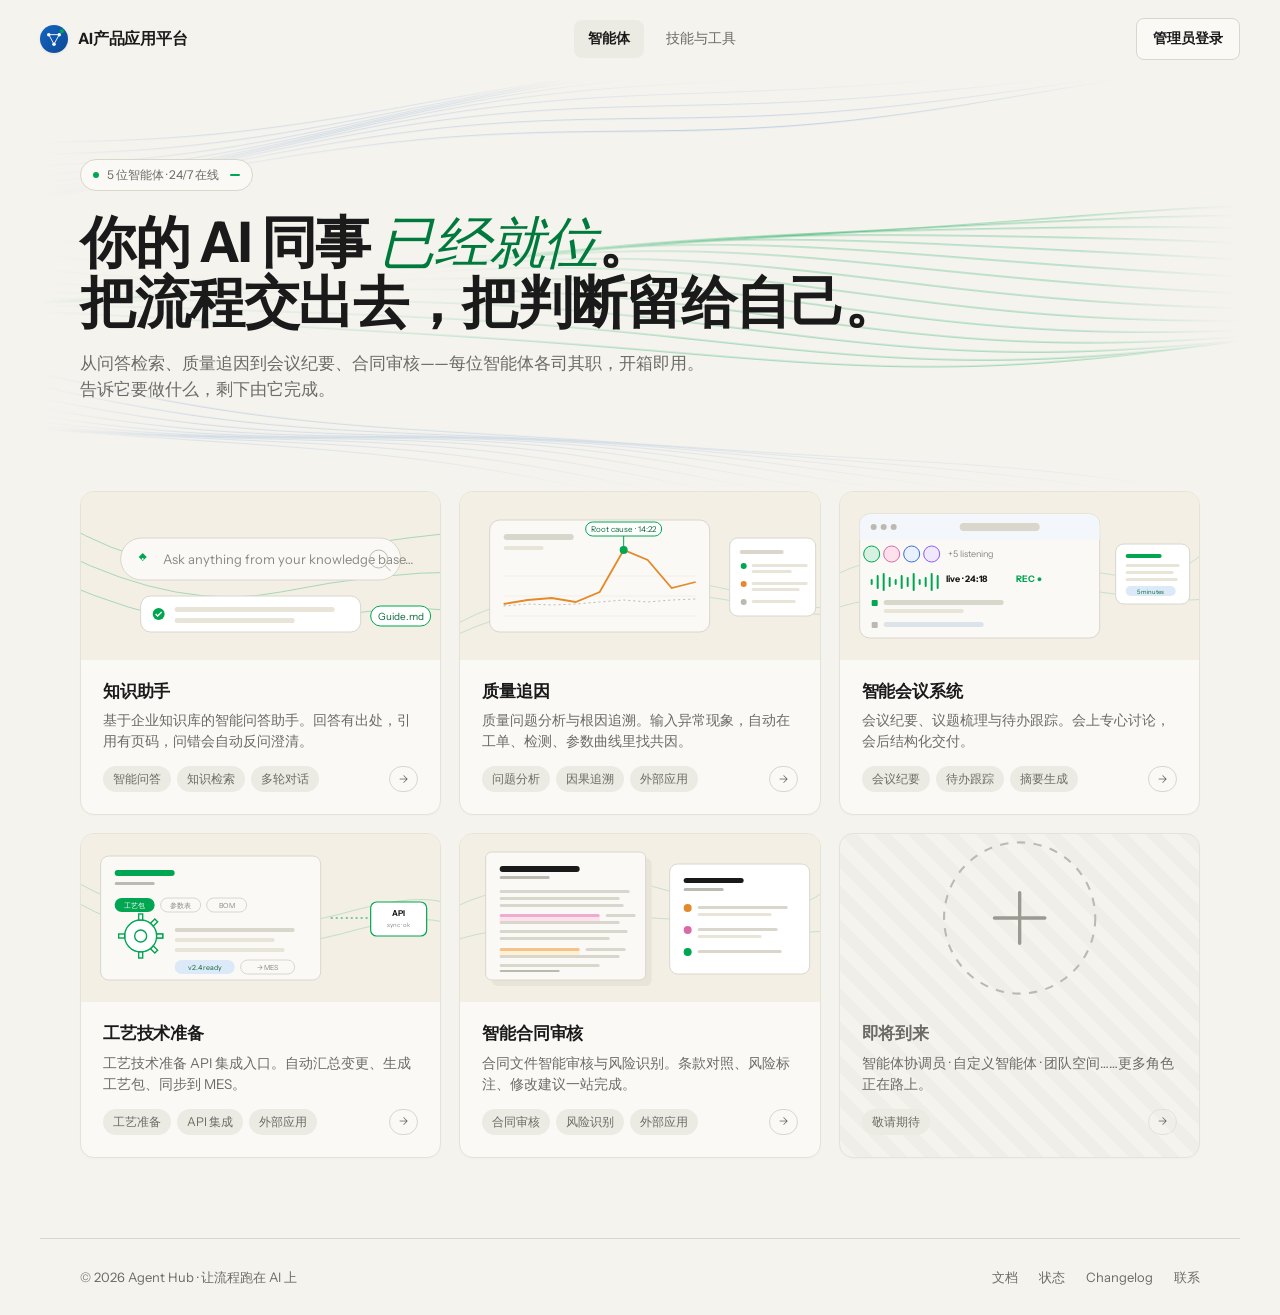
==== agent-portal.html @ a96d633d "fix: sort menu stays hidden by default — .ctrl-menu[hidden] overrides display:flex" ====
<!-- Generated by Trae Work -->
<!DOCTYPE html>
<html lang="zh-CN">
<head>
<meta charset="UTF-8">
<meta name="viewport" content="width=device-width, initial-scale=1.0">
<title>AI产品应用平台 · 你的 AI 同事已就位</title>
<link rel="icon" type="image/svg+xml" href="data:image/svg+xml,%3Csvg xmlns='http://www.w3.org/2000/svg' viewBox='0 0 32 32'%3E%3Cdefs%3E%3ClinearGradient id='b' x1='0' y1='0' x2='32' y2='32' gradientUnits='userSpaceOnUse'%3E%3Cstop offset='0%25' stop-color='%231565c0'/%3E%3Cstop offset='100%25' stop-color='%230d4a96'/%3E%3C/linearGradient%3E%3C/defs%3E%3Crect width='32' height='32' rx='7' fill='url(%23b)'/%3E%3Cg stroke='%23fff' stroke-width='1.1' stroke-linecap='round'%3E%3Cline x1='10' y1='11' x2='22' y2='11'/%3E%3Cline x1='10' y1='11' x2='16' y2='22'/%3E%3Cline x1='22' y1='11' x2='16' y2='22'/%3E%3C/g%3E%3Cg fill='%23fff'%3E%3Ccircle cx='10' cy='11' r='2'/%3E%3Ccircle cx='22' cy='11' r='2'/%3E%3Ccircle cx='16' cy='22' r='2'/%3E%3C/g%3E%3Ccircle cx='25' cy='7' r='2.4' fill='%2300a651'/%3E%3C/svg%3E">
<style>
@font-face {
  font-family: 'InstrumentSans';
  src: url('./_shared/fonts/InstrumentSans-Regular.ttf') format('truetype');
  font-weight: 400;
  font-display: swap;
}
@font-face {
  font-family: 'InstrumentSans';
  src: url('./_shared/fonts/InstrumentSans-Bold.ttf') format('truetype');
  font-weight: 700;
  font-display: swap;
}
@font-face {
  font-family: 'InstrumentSerif';
  src: url('./_shared/fonts/InstrumentSerif-Regular.ttf') format('truetype');
  font-weight: 400;
  font-display: swap;
}
@font-face {
  font-family: 'InstrumentSerif';
  src: url('./_shared/fonts/InstrumentSerif-Italic.ttf') format('truetype');
  font-style: italic;
  font-display: swap;
}

:root {
  /* Warm cream background (restored from previous version) */
  --bg: #f5f3ee;
  --bg2: #ecebe3;
  --surface: #faf9f5;
  --ink: #1a1a1a;
  --ink2: #2a2a2a;
  --muted: #6b6b66;
  --muted2: #9a9a93;
  --rule: #d9d6cc;
  --rule-soft: #e4e1d8;
  /* Brand: blue is primary, green is interactive/accent (mirrors logo halves) */
  --brand: #1565c0;                    /* 上海电气 blue */
  --brand-ink: #0d4a96;
  --brand-soft: #dbe9f8;
  --accent: #00a651;                   /* 上海电气 green */
  --accent-soft: #d6f1e2;
  --accent-ink: #007a3c;
  --warn: #e58a2a;
  --blue: #3a6ed8;
  --purple: #8b5cf6;
  --pink: #d96aa6;
}

* { box-sizing: border-box; margin: 0; padding: 0; }

html, body {
  background: var(--bg);
  color: var(--ink);
  font-family: 'InstrumentSans', -apple-system, BlinkMacSystemFont, 'Segoe UI', 'PingFang SC', 'Microsoft YaHei', sans-serif;
  font-size: 16px;
  line-height: 1.55;
  -webkit-font-smoothing: antialiased;
  text-rendering: optimizeLegibility;
}

/* ---------- Top marquee ---------- */
.ticker {
  border-bottom: 1px solid var(--rule);
  background: var(--bg);
  overflow: hidden;
  font-size: 13px;
  color: var(--muted);
}
.ticker-track {
  display: inline-flex;
  white-space: nowrap;
  padding: 9px 0;
  animation: ticker 45s linear infinite;
  will-change: transform;
}
.ticker-track span { padding: 0 22px; }
.ticker-track b { color: var(--ink); font-weight: 700; }
.ticker-track .dot { color: var(--muted2); margin: 0 4px; }
.ticker-track .ok { color: var(--accent-ink); }
@keyframes ticker {
  from { transform: translateX(0); }
  to   { transform: translateX(-50%); }
}

/* ---------- Top bar ---------- */
.topbar {
  display: flex;
  align-items: center;
  justify-content: space-between;
  padding: 18px 40px;
  border-bottom: 1px solid transparent;
}
.brand {
  display: flex;
  align-items: center;
  gap: 10px;
  font-weight: 700;
  font-size: 15.5px;
  letter-spacing: -0.01em;
}
.brand-mark {
  width: 28px; height: 28px;
  border-radius: 50%;
  overflow: hidden;
  position: relative;
  display: inline-block;
  flex: 0 0 28px;
  box-shadow: 0 1px 3px rgba(0,0,0,.06);
}
.brand-mark svg { display: block; width: 100%; height: 100%; }
.nav { display: flex; gap: 8px; font-size: 14px; color: var(--muted); }
.nav-tab {
  position: relative;
  padding: 8px 14px;
  border-radius: 8px;
  color: var(--muted);
  text-decoration: none;
  transition: color .15s ease, background .15s ease;
}
.nav-tab:hover { color: var(--ink); background: var(--bg2); }
.nav-tab.active { color: var(--ink); font-weight: 700; background: var(--bg2); }
/* No underline — the active tab is identified by bg + bold text only. */
.top-actions { display: flex; gap: 10px; align-items: center; }
.btn {
  font-family: inherit;
  font-size: 14px;
  padding: 9px 16px;
  border-radius: 8px;
  border: 1px solid var(--rule);
  background: transparent;
  color: var(--ink);
  cursor: pointer;
  text-decoration: none;
  display: inline-flex;
  align-items: center;
  gap: 6px;
  transition: background .15s ease, border-color .15s ease;
}
.btn:hover { background: var(--bg2); }
.btn.primary {
  background: var(--ink);
  color: #fff;
  border-color: var(--ink);
}
.btn.primary:hover { background: #000; }
/* "管理员登录" — neutral secondary button (not the primary brand action). */
.btn.admin {
  background: var(--surface);
  color: var(--ink);
  border-color: var(--rule);
  font-weight: 600;
}
.btn.admin:hover {
  background: var(--bg2);
  border-color: var(--ink);
  color: var(--ink);
}
/* Ghost button — outline only, transparent background. */
.btn.ghost {
  background: transparent;
  color: var(--ink);
  border-color: var(--rule);
  font-weight: 600;
}
.btn.ghost:hover {
  background: var(--bg2);
  border-color: var(--ink);
}
.btn .arr { font-size: 11px; opacity: .9; }

/* ---------- Hero ---------- */
.hero {
  position: relative;
  padding: 80px 40px 56px;
  max-width: 1200px;
  margin: 0 auto;
  overflow: hidden;
}

/* ==========================================================================
   Hero background — FloatingLines (React Bits–style)
   3 stacked sine-wave layers; mouse bends nearby lines; subtle parallax.
   ========================================================================== */

.hero-lines {
  position: absolute;
  inset: 0;
  width: 100%;
  height: 100%;
  pointer-events: none;
  z-index: 0;
  opacity: .9;
}

/* Soft fade mask:
   1) Radial wash centred near the headline (top-left) so the green lines
      behind the title go half-transparent and stop competing for attention.
   2) Outer 4-edge linear-gradient keeps the canvas clipped to the hero box. */
.hero-fade {
  position: absolute;
  inset: 0;
  z-index: 1;
  pointer-events: none;
  background:
    radial-gradient(
      ellipse 60% 55% at 22% 38%,
      var(--bg)    0%,
      var(--bg)   22%,
      rgba(245, 243, 238, .55) 42%,
      transparent 70%
    ),
    linear-gradient(180deg, var(--bg) 0%, transparent 14%, transparent 70%, var(--bg) 100%),
    linear-gradient(90deg,  var(--bg) 0%, transparent 14%, transparent 86%, var(--bg) 100%);
}

/* Hero content sits above canvas */
.hero > *:not(.hero-lines):not(.hero-fade) { position: relative; z-index: 2; }

.hero-eyebrow {
  display: inline-flex;
  align-items: center;
  gap: 8px;
  padding: 6px 12px;
  border: 1px solid var(--rule);
  border-radius: 999px;
  font-size: 12px;
  color: var(--muted);
  background: var(--surface);
  margin-bottom: 22px;
}
.hero-eyebrow .pulse {
  width: 6px; height: 6px; background: var(--accent);
  border-radius: 50%; display: inline-block;
  box-shadow: 0 0 0 0 rgba(31,159,91,.6);
  animation: pulse 2s infinite;
}
@keyframes pulse {
  0% { box-shadow: 0 0 0 0 rgba(31,159,91,.5); }
  70% { box-shadow: 0 0 0 8px rgba(31,159,91,0); }
  100% { box-shadow: 0 0 0 0 rgba(31,159,91,0); }
}
/* AI typing cursor — a short horizontal dash that blinks. */
@keyframes ai-blink {
  0%, 49%   { opacity: 1; }
  50%, 100% { opacity: 0; }
}
.ai-cursor {
  display: inline-block;
  width: 10px;
  height: 2px;
  margin-left: 3px;
  background: var(--accent);
  border-radius: 1px;
  vertical-align: 3px;
  animation: ai-blink 1.05s steps(1, end) infinite;
}
.hero h1 {
  font-family: 'InstrumentSans', sans-serif;
  font-weight: 700;
  font-size: clamp(36px, 5vw, 56px);
  line-height: 1.05;
  letter-spacing: -0.025em;
  max-width: 880px;
  margin-bottom: 18px;
}
.hero h1 em {
  font-family: 'InstrumentSerif', serif;
  font-style: italic;
  font-weight: 400;
  color: var(--accent-ink);
}
.hero .lede {
  color: var(--muted);
  font-size: 17px;
  max-width: 640px;
  margin-bottom: 32px;
}
.hero-cta { display: flex; gap: 12px; flex-wrap: wrap; }

/* ---------- Search bar ---------- */
.searchbar {
  margin-top: 36px;
  max-width: 720px;
  background: var(--surface);
  border: 1px solid var(--rule);
  border-radius: 14px;
  display: flex;
  align-items: center;
  padding: 14px 18px;
  box-shadow: 0 1px 0 rgba(0,0,0,.02);
}
.searchbar svg { flex: 0 0 18px; color: var(--brand); margin-right: 12px; }
.searchbar input {
  flex: 1; border: none; outline: none; background: transparent;
  font-family: inherit; font-size: 15px; color: var(--ink);
}
.searchbar input::placeholder { color: var(--muted2); }
.searchbar .kbd {
  font-size: 12px; color: var(--muted);
  border: 1px solid var(--rule); padding: 2px 7px;
  border-radius: 5px; background: var(--bg);
}

/* ---------- Border glow (React Bits–style) ---------- */
/* Each card uses a CSS conic-gradient that rotates to the pointer position,
   creating a moving spotlight on the border. No SVG path math needed. */
/* ---------- Border glow (simplified & reliable) ---------- */
/* Normal state: clean grey border, no shadow.
   Hover state: green border + soft green shadow + lift up. */
.agent-card {
  position: relative;
  border: 1.5px solid #e5e3d8;
  box-shadow: 0 1px 2px rgba(0, 0, 0, .02);
  transition:
    border-color .2s ease,
    box-shadow .25s ease;
}
/* Hover uses shadow ONLY — no transform. This keeps the SVG inside
   aligned with the card edges and avoids the visible "edge truncation"
   caused by translateY + overflow: hidden clipping. */
.agent-card:hover {
  border-color: var(--accent);
  box-shadow:
    0 14px 28px -12px rgba(0, 166, 81, .22),
    0 4px 10px rgba(0, 0, 0, .05);
}
/* "推荐" badge removed — all cards now look identical. */

/* ---------- Skills & Tools page ---------- */
.page { transition: opacity .25s ease; }
.page.is-hidden { display: none; }

/* Hero */
.skills-hero { margin-bottom: 28px; }
.skills-hero h2 {
  font-size: clamp(26px, 3vw, 34px);
  font-weight: 700;
  letter-spacing: -0.02em;
  margin-bottom: 10px;
  display: inline-flex;
  align-items: baseline;
  gap: 10px;
}
.count-pill {
  font-family: 'InstrumentSerif', serif;
  font-style: italic;
  font-weight: 400;
  color: var(--brand-ink);
  font-size: 0.9em;
}
.skills-hero > p { color: var(--muted); font-size: 14.5px; max-width: 640px; margin-bottom: 24px; }

.skills-search {
  max-width: 640px;
  display: flex;
  align-items: center;
  gap: 10px;
  padding: 14px 18px;
  background: var(--surface);
  border: 1px solid var(--rule);
  border-radius: 14px;
  transition: border-color .15s ease, box-shadow .15s ease;
}
.skills-search:focus-within {
  border-color: var(--brand);
  box-shadow: 0 0 0 4px rgba(21,101,192,.12);
}
.skills-search svg { color: var(--brand); flex: 0 0 18px; }
.skills-search input {
  flex: 1; border: none; outline: none; background: transparent;
  font-family: inherit; font-size: 15px; color: var(--ink);
}
.skills-search input::placeholder { color: var(--muted2); }
.kbd {
  font-size: 12px; color: var(--muted);
  border: 1px solid var(--rule); padding: 2px 7px;
  border-radius: 5px; background: var(--bg);
}

/* Toolbar */
.skills-toolbar {
  display: flex; align-items: center; justify-content: space-between;
  gap: 16px; flex-wrap: wrap;
  margin: 28px 0 16px;
  /* Anchor for the absolute-positioned sort dropdown. */
  position: relative;
}
.skills-tabs { display: flex; gap: 4px; padding: 4px; background: var(--bg2); border-radius: 10px; }
.skills-tab {
  font-family: inherit; font-size: 14px; font-weight: 500;
  padding: 8px 16px; border: none; background: transparent;
  color: var(--muted); border-radius: 7px; cursor: pointer;
  transition: color .15s ease, background .15s ease;
}
.skills-tab:hover { color: var(--ink); }
.skills-tab.active {
  background: var(--surface);
  color: var(--ink);
  font-weight: 700;
  box-shadow: 0 1px 2px rgba(0,0,0,.04);
}
.skills-controls { display: flex; gap: 8px; }
.ctrl-btn {
  font-family: inherit; font-size: 13px;
  display: inline-flex; align-items: center; gap: 6px;
  padding: 9px 14px;
  background: var(--surface);
  border: 1px solid var(--rule);
  border-radius: 8px;
  color: var(--ink);
  cursor: pointer;
  transition: border-color .15s ease, background .15s ease;
}
.ctrl-btn:hover { border-color: var(--ink); }
.ctrl-btn svg { width: 14px; height: 14px; color: var(--muted); }
.ctrl-btn[aria-expanded="true"] { border-color: var(--ink); }
/* Dropdown menu that hangs off the sort button */
.ctrl-menu {
  position: absolute;
  top: calc(100% + 6px);
  right: 18px;
  z-index: 50;
  min-width: 180px;
  background: var(--surface);
  border: 1px solid var(--rule);
  border-radius: 10px;
  box-shadow: 0 12px 24px -8px rgba(0, 0, 0, .14);
  padding: 4px;
  display: flex;
  flex-direction: column;
  gap: 1px;
}
/* `hidden` must beat the flex `display` above so the menu is invisible
   by default and only appears when JS toggles `hidden` off. */
.ctrl-menu[hidden] { display: none; }
.ctrl-menu-item {
  display: flex; align-items: center; gap: 10px;
  width: 100%;
  padding: 8px 12px;
  border: none;
  background: transparent;
  font-family: inherit;
  font-size: 13px;
  color: var(--ink);
  text-align: left;
  border-radius: 6px;
  cursor: pointer;
  transition: background .12s ease;
}
.ctrl-menu-item:hover { background: var(--bg2); }
.ctrl-menu-dot {
  width: 10px; height: 10px;
  border-radius: 50%;
  border: 1.5px solid var(--muted2);
  flex: 0 0 auto;
}
.ctrl-menu-item.active { color: var(--ink); font-weight: 600; }
.ctrl-menu-item.active .ctrl-menu-dot {
  background: var(--brand);
  border-color: var(--brand);
  box-shadow: inset 0 0 0 2px var(--surface);
}

/* Grid */
.skills-grid {
  display: grid;
  grid-template-columns: 1fr 1fr;
  gap: 14px;
}
@media (max-width: 720px) {
  .skills-grid { grid-template-columns: 1fr; }
}

/* Skill card */
.skill-card {
  position: relative;
  display: grid;
  grid-template-columns: 44px 1fr auto;
  align-items: center;
  gap: 14px;
  padding: 16px 18px;
  background: var(--surface);
  border: 1.5px solid #e5e3d8;
  border-radius: 12px;
  cursor: pointer;
  transition:
    border-color .2s ease,
    box-shadow .25s ease;
}
/* No transform on hover — keeps the card edges perfectly aligned with the grid. */
.skill-card:hover {
  border-color: var(--accent);
  box-shadow:
    0 10px 24px -12px rgba(0, 166, 81, .22),
    0 3px 8px rgba(0, 0, 0, .04);
}

/* ==========================================================================
   Modals — Skill Detail + Chat
   ========================================================================== */
.modal {
  position: fixed;
  inset: 0;
  z-index: 1000;
  display: none;
  align-items: center;
  justify-content: center;
  padding: 24px;
}
.modal.is-open { display: flex; }
.modal-mask {
  position: absolute;
  inset: 0;
  background: rgba(20, 18, 14, .42);
  backdrop-filter: blur(4px);
  -webkit-backdrop-filter: blur(4px);
  animation: modal-fade .18s ease both;
}
@keyframes modal-fade { from { opacity: 0; } to { opacity: 1; } }
@keyframes modal-rise { from { opacity: 0; transform: translateY(12px) scale(.98); } to { opacity: 1; transform: none; } }

.modal-panel {
  position: relative;
  background: var(--surface);
  border-radius: 16px;
  border: 1px solid var(--rule);
  box-shadow: 0 30px 60px -20px rgba(0, 0, 0, .25);
  max-height: calc(100vh - 48px);
  overflow: auto;
  animation: modal-rise .22s cubic-bezier(.2, .8, .2, 1) both;
}
.modal-close {
  position: absolute;
  top: 14px;
  right: 14px;
  width: 32px;
  height: 32px;
  display: inline-flex;
  align-items: center;
  justify-content: center;
  background: transparent;
  border: 1px solid transparent;
  border-radius: 8px;
  color: var(--muted);
  cursor: pointer;
  transition: background .15s ease, color .15s ease, border-color .15s ease;
}
.modal-close:hover { background: var(--bg2); color: var(--ink); border-color: var(--rule); }
.modal-close svg { width: 16px; height: 16px; }

/* ---- Skill detail modal ---- */
.skill-modal-panel {
  width: 560px;
  max-width: 100%;
  padding: 32px 32px 24px;
}
.skill-modal-head {
  display: flex;
  align-items: center;
  gap: 16px;
  margin-bottom: 18px;
  padding-right: 36px;
}
.skill-modal-icon {
  width: 56px; height: 56px;
  border-radius: 14px;
  display: flex; align-items: center; justify-content: center;
  font-size: 28px;
  flex: 0 0 auto;
}
.skill-modal-meta h3 {
  font-family: 'InstrumentSans', sans-serif;
  font-size: 22px;
  font-weight: 700;
  margin: 0 0 4px;
  letter-spacing: -0.01em;
  color: var(--ink);
}
.skill-modal-sub {
  font-size: 13px;
  color: var(--muted);
  display: flex;
  align-items: center;
  gap: 8px;
  flex-wrap: wrap;
}
.skill-modal-sub .dot { color: var(--rule); }
.skill-modal-sub .skill-cat {
  background: var(--bg2);
  padding: 2px 8px;
  border-radius: 999px;
  font-size: 12px;
}
.skill-modal-sub .star { color: var(--accent); }
.skill-modal-desc {
  color: var(--ink2);
  font-size: 14.5px;
  line-height: 1.65;
  margin: 0 0 22px;
}
.skill-modal-section { margin-bottom: 18px; }
.skill-modal-label {
  font-size: 12px;
  font-weight: 600;
  letter-spacing: 0.04em;
  text-transform: uppercase;
  color: var(--muted);
  margin-bottom: 8px;
}
.skill-modal-tags { display: flex; flex-wrap: wrap; gap: 6px; }
.skill-modal-tags .tag {
  font-size: 12px;
  padding: 4px 10px;
  background: var(--bg2);
  color: var(--muted);
  border-radius: 999px;
}
.skill-modal-prompt {
  margin: 0;
  font-size: 13.5px;
  line-height: 1.65;
  color: var(--ink2);
  background: var(--bg);
  border: 1px solid var(--rule);
  border-radius: 10px;
  padding: 12px 14px;
  font-family: 'InstrumentSans', sans-serif;
}
.skill-modal-foot {
  display: flex;
  justify-content: flex-end;
  gap: 10px;
  margin-top: 22px;
  padding-top: 18px;
  border-top: 1px solid var(--rule-soft);
}
.skill-modal-foot .btn .arr { font-size: 12px; }

/* ---- Chat modal ---- */
.chat-modal-panel {
  width: 640px;
  max-width: 100%;
  /* Fill 90% of the viewport vertically. */
  height: 90vh;
  max-height: calc(100vh - 48px);
  display: flex;
  flex-direction: column;
  padding: 0;
  overflow: hidden;
}
/* Top-left: skill name · prompt description (single line, ellipsis if long) */
.chat-modal-head {
  display: flex;
  align-items: center;
  padding: 16px 22px 14px;
  border-bottom: 1px solid var(--rule-soft);
  padding-right: 56px;
  min-height: 56px;
}
.chat-head-title {
  display: flex;
  align-items: baseline;
  gap: 8px;
  min-width: 0;
  flex: 1;
}
.chat-head-name {
  font-family: 'InstrumentSans', sans-serif;
  font-size: 15px;
  font-weight: 700;
  color: var(--ink);
  letter-spacing: -0.01em;
  white-space: nowrap;
  flex: 0 0 auto;
}
.chat-head-sep {
  color: var(--rule);
  flex: 0 0 auto;
}
.chat-head-desc {
  font-size: 12.5px;
  color: var(--muted);
  line-height: 1.45;
  white-space: nowrap;
  overflow: hidden;
  text-overflow: ellipsis;
  min-width: 0;
}
.chat-modal-body {
  flex: 1;
  overflow-y: auto;
  padding: 14px 22px;
  display: flex;
  flex-direction: column;
  gap: 10px;
  background: var(--bg);
}
.chat-msg {
  max-width: 80%;
  padding: 10px 14px;
  border-radius: 14px;
  font-size: 14px;
  line-height: 1.6;
  white-space: pre-wrap;
  word-break: break-word;
}
.chat-msg.user {
  align-self: flex-end;
  background: var(--brand);
  color: #fff;
  border-bottom-right-radius: 4px;
}
.chat-msg.assistant {
  align-self: flex-start;
  background: var(--surface);
  color: var(--ink);
  border: 1px solid var(--rule);
  border-bottom-left-radius: 4px;
}
.chat-msg.empty {
  align-self: center;
  color: var(--muted);
  font-style: italic;
  background: transparent;
  border: none;
  padding: 32px 0;
}
.chat-modal-composer {
  border-top: 1px solid var(--rule-soft);
  padding: 12px 18px 16px;
  background: var(--surface);
  display: flex;
  flex-direction: column;
  /* The composer grows naturally with input content. The inner shell
     caps its own height so the toolbar stays in view. */
  flex: 0 0 auto;
}
/* ===== One rounded input shell — capped at 280px tall, toolbar pinned ===== */
.chat-input-shell {
  border: 1px solid var(--rule);
  border-radius: 18px;
  background: var(--bg);
  padding: 12px 14px 8px;
  display: flex;
  flex-direction: column;
  /* 8px gap between the input row and the toolbar below. */
  gap: 8px;
  /* Cap shell at 280px so the toolbar is always visible — the textarea
     (max 200px) scrolls internally when content overflows. */
  max-height: 280px;
  overflow: hidden;
  transition: border-color .15s ease, box-shadow .15s ease;
}
.chat-input-shell:focus-within {
  border-color: var(--brand);
  box-shadow: 0 0 0 3px rgba(21, 101, 192, .12);
}
/* Skill tag — sits in the bottom row alongside the model tag. */
.chat-input-tag {
  flex: 0 0 auto;
  height: 24px;
  padding: 0 9px;
  background: var(--brand-soft);
  color: var(--brand-ink);
  /* Unified 8px radius for both the skill tag and the model tag. */
  border-radius: 8px;
  /* Read-only label, not a button */
  cursor: default;
  user-select: none;
  -webkit-user-select: none;
  line-height: 1;
  font-size: 12px;
  font-weight: 600;
  display: inline-flex;
  align-items: center;
}
/* The textarea — borderless, transparent; height grows with content.
   Capped at 200px via JS (autoResize) so the textarea itself scrolls
   beyond that. Now sits alone in its own row above the toolbar. */
#chat-modal-input {
  width: 100%;
  resize: none;
  border: none;
  background: transparent;
  padding: 4px 4px 6px;
  font-family: inherit;
  font-size: 14px;
  line-height: 1.5;
  color: var(--ink);
  outline: none;
  /* No fixed height — JS autoResize sets it from scrollHeight, capped. */
  height: auto;
  min-height: 22px;
  overflow-y: auto;
}
/* Toolbar inside the shell: model tag (left) + send button (right) */
/* Bottom row: skill tag + model tag sit on the LEFT, send button pinned RIGHT. */
.chat-input-toolbar {
  display: flex;
  align-items: center;
  gap: 8px;
  padding-top: 4px;
  border-top: 1px solid var(--rule-soft);
}
.chat-input-toolbar .chat-send { margin-left: auto; }
/* Model picker — tag-style with a caret.
   Matches the skill tag's pill shape but uses a different colour
   (neutral grey instead of brand blue) so they stay distinguishable. */
.chat-model-tag {
  display: inline-flex;
  align-items: center;
  /* 8px between the model text and the caret icon — fixed by spec. */
  gap: 8px;
  height: 24px;
  padding: 0 9px;
  background: var(--bg2);
  color: var(--ink);
  border-radius: 8px;
  cursor: pointer;
  user-select: none;
  -webkit-user-select: none;
  transition: background .15s ease, color .15s ease;
  flex: 0 0 auto;
}
.chat-model-tag:hover { background: var(--rule-soft); }
.chat-model-tag select {
  appearance: none;
  -webkit-appearance: none;
  background: transparent;
  border: none;
  outline: none;
  font-family: inherit;
  font-size: 12px;
  font-weight: 600;
  color: inherit;
  cursor: pointer;
  padding: 0;
  margin: 0;
  /* Width follows the longest option's content; min-width keeps it
     readable when the chosen model name is short (e.g. "Qwen Max"). */
  width: auto;
  min-width: 0;
  flex: 0 0 auto;
}
.chat-model-caret {
  width: 12px;
  height: 12px;
  color: var(--muted);
  flex: 0 0 auto;
  pointer-events: none;
}
.chat-model-tag optgroup { font-style: normal; font-weight: 600; color: var(--muted); }
.chat-model-tag option  { color: var(--ink); font-weight: 400; }
/* Send button — round, smaller, blue accent */
.chat-send {
  height: 32px;
  width: 32px;
  padding: 0;
  display: inline-flex;
  align-items: center;
  justify-content: center;
  background: var(--brand);
  color: #fff;
  border: 1px solid var(--brand);
  border-radius: 50%;
  cursor: pointer;
  transition: background .15s ease, transform .12s ease, opacity .15s ease;
  flex: 0 0 auto;
}
.chat-send:hover { background: var(--brand-ink); border-color: var(--brand-ink); }
.chat-send:active { transform: scale(.94); }
.chat-send svg { width: 14px; height: 14px; }
.chat-send:disabled { opacity: .35; cursor: not-allowed; }

.skill-icon {
  width: 44px; height: 44px;
  border-radius: 10px;
  display: flex; align-items: center; justify-content: center;
  font-size: 22px;
  flex: 0 0 44px;
}
.skill-body { min-width: 0; }
.skill-title-row {
  display: flex; align-items: center; gap: 10px; margin-bottom: 4px;
}
.skill-title {
  font-size: 15px; font-weight: 700; color: var(--ink);
  letter-spacing: -0.005em;
}
.skill-meta {
  display: inline-flex; align-items: center; gap: 4px;
  font-size: 12px; color: var(--muted);
}
.skill-meta .star { color: #e5a32b; }
.skill-meta .dot { color: var(--muted2); margin: 0 2px; }
.skill-desc {
  color: var(--muted);
  font-size: 13px;
  line-height: 1.5;
  overflow: hidden;
  text-overflow: ellipsis;
  display: -webkit-box;
  -webkit-line-clamp: 1;
  -webkit-box-orient: vertical;
}

/* Card actions:
   - Download button (.js-dl): hidden by default, shown only on card hover.
   - Favorite button (.js-fav): same as download while NOT bookmarked.
     Once bookmarked (.faved), it stays visible always so users can see
     their bookmark state at a glance.
   Visual order in the DOM: download on the LEFT, favorite on the RIGHT. */
.skill-actions {
  display: flex; gap: 6px;
}
.skill-actions .icon-btn {
  opacity: 0;
  transition: opacity .15s ease, background .15s ease, color .15s ease;
}
.skill-card:hover .skill-actions .icon-btn,
.skill-actions .icon-btn.faved { opacity: 1; }
.icon-btn {
  width: 30px; height: 30px;
  border: 1px solid var(--rule);
  background: var(--bg);
  border-radius: 7px;
  display: inline-flex; align-items: center; justify-content: center;
  cursor: pointer;
  color: var(--muted);
  transition: background .15s ease, color .15s ease, border-color .15s ease, transform .1s ease;
}
.icon-btn:hover { background: var(--ink); color: #fff; border-color: var(--ink); }
.icon-btn.faved { color: #e5a32b; border-color: #e5a32b; background: #fff8eb; }
.icon-btn.faved:hover { background: #e5a32b; color: #fff; }
.icon-btn:active { transform: scale(.92); }
.icon-btn svg { width: 14px; height: 14px; }

/* Empty / no-result state */
.skills-empty {
  grid-column: 1 / -1;
  text-align: center;
  padding: 60px 20px;
  color: var(--muted);
  font-size: 14px;
}

/* ---------- Section heading ---------- */
.section {
  max-width: 1200px;
  margin: 0 auto;
  padding: 0 40px 80px;
}
.section-head {
  display: flex;
  align-items: flex-end;
  justify-content: space-between;
  margin-bottom: 28px;
  gap: 24px;
  flex-wrap: wrap;
}
.section-head h2 {
  font-family: 'InstrumentSans', sans-serif;
  font-size: clamp(24px, 2.4vw, 30px);
  font-weight: 700;
  letter-spacing: -0.02em;
}
.section-head h2 em {
  font-family: 'InstrumentSerif', serif;
  font-style: italic;
  font-weight: 400;
  color: var(--accent-ink);
}
.section-head p { color: var(--muted); font-size: 14px; max-width: 520px; }
.section-head .meta {
  font-size: 13px; color: var(--muted);
  display: inline-flex; align-items: center; gap: 8px;
}
.section-head .meta .dot {
  width: 8px; height: 8px; border-radius: 50%;
  background: var(--accent);
}

/* ---------- Agent grid ---------- */
.agents {
  display: grid;
  grid-template-columns: repeat(3, 1fr);
  gap: 18px;
}
.agent-card {
  background: var(--surface);
  border-radius: 14px;
  padding: 0;
  display: flex;
  flex-direction: column;
  cursor: pointer;
  overflow: hidden;
}

/* ---------- Illustration header (replaces icon) ---------- */
.agent-illu {
  position: relative;
  height: 168px;
  background: #f3efe5;
  overflow: hidden;
}
.agent-illu svg { width: 100%; height: 100%; display: block; }
.agent-card.featured .agent-illu { background: #e8eef7; }

.agent-body {
  padding: 18px 22px 22px;
  display: flex;
  flex-direction: column;
  flex: 1;
  position: relative;
}
.agent-title {
  font-size: 17px;
  font-weight: 700;
  letter-spacing: -0.01em;
  margin-bottom: 6px;
  display: flex; align-items: center; gap: 8px;
}
.agent-title .star {
  width: 14px; height: 14px;
  background: var(--accent);
  -webkit-mask: url("data:image/svg+xml;utf8,<svg xmlns='http://www.w3.org/2000/svg' viewBox='0 0 24 24'><path d='M12 2l3.09 6.26L22 9.27l-5 4.87L18.18 22 12 18.27 5.82 22 7 14.14l-5-4.87 6.91-1.01z'/></svg>") center/contain no-repeat;
          mask: url("data:image/svg+xml;utf8,<svg xmlns='http://www.w3.org/2000/svg' viewBox='0 0 24 24'><path d='M12 2l3.09 6.26L22 9.27l-5 4.87L18.18 22 12 18.27 5.82 22 7 14.14l-5-4.87 6.91-1.01z'/></svg>") center/contain no-repeat;
}
.agent-desc { color: var(--muted); font-size: 13.5px; line-height: 1.55; margin-bottom: 14px; }
/* Bottom row: tag cluster on the left, arrow button on the right.
   align-items: center keeps the arrow vertically aligned with the tag row. */
.agent-bottom {
  display: flex;
  align-items: center;
  justify-content: space-between;
  gap: 10px;
  margin-top: auto;
}
.agent-tags { display: flex; flex-wrap: wrap; gap: 6px; min-width: 0; }
.agent-tag {
  font-size: 12px;
  padding: 4px 10px;
  background: var(--bg2);
  color: var(--muted);
  border-radius: 999px;
}
/* Arrow button: circle in resting state, expands into a capsule with
   "立即体验" label on hover. Width animates; label fades in. */
.agent-arrow {
  flex: 0 0 auto;
  display: inline-flex;
  align-items: center;
  justify-content: center;
  height: 26px;
  padding: 0 9px;
  border: 1px solid var(--rule);
  border-radius: 999px;
  font-size: 11px; color: var(--muted);
  background: transparent;
  white-space: nowrap;
  overflow: hidden;
  transition:
    background .2s ease,
    color .2s ease,
    border-color .2s ease,
    width .2s ease,
    padding .2s ease;
}
.agent-arrow .arr-label {
  max-width: 0;
  opacity: 0;
  overflow: hidden;
  transition: max-width .2s ease, opacity .2s ease, margin .2s ease;
  margin-left: 0;
}
.agent-arrow .arr-icon { display: inline-block; transition: transform .2s ease; }
.agent-card:hover .agent-arrow {
  background: var(--ink);
  color: #fff;
  border-color: var(--ink);
  padding: 0 10px 0 5px;            /* tight left padding; right gives the → room */
}
.agent-card:hover .agent-arrow .arr-label {
  /* Just wide enough for "立即体验" (4 chars at 11px ≈ 44px) plus a little slack. */
  max-width: 50px;
  opacity: 1;
  margin-left: 6px;                 /* space between text and the → */
}
.agent-card:hover .agent-arrow .arr-icon { transform: translateX(2px); }

/* ---------- Welcome strip ---------- */
.welcome {
  background: var(--surface);
  border: 1px solid var(--rule);
  border-radius: 16px;
  padding: 28px 32px;
  display: grid;
  grid-template-columns: 1.4fr 1fr;
  gap: 32px;
  margin-bottom: 36px;
  position: relative;
  overflow: hidden;
}
.welcome::after {
  content: "";
  position: absolute;
  top: -40px; right: -40px;
  width: 240px; height: 240px;
  background: radial-gradient(circle at 30% 30%, rgba(31,159,91,.12), transparent 70%);
  pointer-events: none;
}
.welcome h3 {
  font-family: 'InstrumentSans', sans-serif;
  font-size: 22px;
  font-weight: 700;
  letter-spacing: -0.015em;
  margin-bottom: 10px;
}
.welcome h3 em {
  font-family: 'InstrumentSerif', serif;
  font-style: italic;
  color: var(--accent-ink);
  font-weight: 400;
}
.welcome p { color: var(--muted); font-size: 14.5px; }
.welcome .quotes { display: flex; flex-direction: column; gap: 10px; }
.welcome .quote {
  font-family: 'InstrumentSerif', serif;
  font-style: italic;
  font-size: 16px;
  color: var(--ink2);
  padding-left: 14px;
  border-left: 2px solid var(--accent);
  line-height: 1.5;
}

/* ---------- Footer ---------- */
.foot {
  border-top: 1px solid var(--rule);
  padding: 28px 40px;
  display: flex; justify-content: space-between; align-items: center;
  font-size: 13px; color: var(--muted);
  max-width: 1200px;
  margin: 0 auto;
  flex-wrap: wrap;
  gap: 12px;
  background: transparent;
}
.foot a { color: var(--muted); text-decoration: none; margin-left: 18px; }
.foot a:hover { color: var(--ink); }

/* ---------- Responsive ---------- */
@media (max-width: 960px) {
  .topbar { padding: 16px 22px; }
  .nav { display: none; }
  .hero { padding: 56px 22px 40px; }
  .section { padding: 16px 22px 60px; }
  .agents { grid-template-columns: 1fr 1fr; }
  .welcome { grid-template-columns: 1fr; }
  .foot { padding: 24px 22px; }
}
@media (max-width: 600px) {
  .agents { grid-template-columns: 1fr; }
  .hero h1 { font-size: 32px; }
}
</style>
</head>
<body>

<!-- ░░ Top bar ░░ -->
<header class="topbar">
  <div class="brand">
    <span class="brand-mark" aria-label="AI产品应用平台">
      <svg viewBox="0 0 32 32" xmlns="http://www.w3.org/2000/svg">
        <!-- Temporary mark: rounded blue tile + AI-node glyph (3 dots + 2
             connecting lines) with a green accent dot. Replace once a
             final logo is provided. -->
        <defs>
          <linearGradient id="brand-bg" x1="0" y1="0" x2="32" y2="32" gradientUnits="userSpaceOnUse">
            <stop offset="0%"  stop-color="#1565c0"/>
            <stop offset="100%" stop-color="#0d4a96"/>
          </linearGradient>
        </defs>
        <rect x="0" y="0" width="32" height="32" rx="7" fill="url(#brand-bg)"/>
        <!-- AI node network: 3 dots + 2 connecting lines -->
        <g stroke="#ffffff" stroke-width="1.1" stroke-linecap="round" opacity=".95">
          <line x1="10" y1="11" x2="22" y2="11"/>
          <line x1="10" y1="11" x2="16" y2="22"/>
          <line x1="22" y1="11" x2="16" y2="22"/>
        </g>
        <g fill="#ffffff">
          <circle cx="10" cy="11" r="2"/>
          <circle cx="22" cy="11" r="2"/>
          <circle cx="16" cy="22" r="2"/>
        </g>
        <!-- Brand-green accent dot in the top-right corner -->
        <circle cx="25" cy="7" r="2.4" fill="#00a651"/>
      </svg>
    </span>
    <span class="brand-name">AI产品应用平台</span>
  </div>
  <nav class="nav" role="tablist">
    <a href="#agents"      class="nav-tab active" data-tab="agents">智能体</a>
    <a href="#skills"      class="nav-tab"        data-tab="skills">技能与工具</a>
  </nav>
  <div class="top-actions">
    <a class="btn admin" href="#">管理员登录</a>
  </div>
</header>

<!-- ░░ Hero ░░ -->
<section class="hero">

  <!-- FloatingLines background (React Bits–style: 3 stacked sine-wave layers) -->
  <canvas id="hero-lines" class="hero-lines" aria-hidden="true"></canvas>

  <!-- Soft top/bottom fade to merge with page background -->
  <div class="hero-fade" aria-hidden="true"></div>

  <span class="hero-eyebrow"><span class="pulse"></span>5 位智能体 · 24/7 在线<span class="ai-cursor" aria-hidden="true"></span></span>

  <h1>你的 AI 同事 <em>已经就位</em>。<br>把流程交出去，把判断留给自己。</h1>
  <p class="lede">从问答检索、质量追因到会议纪要、合同审核——每位智能体各司其职，开箱即用。告诉它要做什么，剩下由它完成。</p>
</section>

<!-- ░░ Agents ░░ -->
<section class="section page" id="agents" data-page="agents">

  <div class="agents">

    <!-- 1 · 知识助手 (featured) — 语义化插图：搜索框 + 答案气泡 -->
    <div class="agent-card" onclick="void(0)">
      <div class="agent-illu">
        <svg viewBox="0 0 400 168" xmlns="http://www.w3.org/2000/svg" preserveAspectRatio="xMidYMid slice">
          <!-- decorative green lines bg -->
          <g fill="none" stroke="#00a651" stroke-width="0.7" opacity="0.45">
            <path d="M0,30 Q100,90 200,70 T400,40"/>
            <path d="M0,60 Q120,120 220,100 T400,80"/>
            <path d="M0,90 Q140,150 240,130 T400,120"/>
          </g>
          <!-- search input -->
          <g transform="translate(60,46)">
            <rect width="280" height="42" rx="21" fill="#faf9f5" stroke="#d9d6cc" stroke-width="1"/>
            <g transform="translate(18,21)">
              <path d="M0,-2 L4,-6 L8,-2 L4,2 Z" fill="#00a651"/>
              <circle cx="4" cy="0" r="1" fill="#fff"/>
            </g>
            <text x="42" y="26" font-family="InstrumentSans,sans-serif" font-size="13" fill="#8a8a82">Ask anything from your knowledge base…</text>
            <circle cx="258" cy="21" r="9" fill="none" stroke="#bcbab0" stroke-width="1"/>
            <path d="M264,27 L270,33" stroke="#bcbab0" stroke-width="1" fill="none"/>
          </g>
          <!-- answer bubble -->
          <g transform="translate(80,104)">
            <rect width="220" height="36" rx="10" fill="#fff" stroke="#d9d6cc" stroke-width="1"/>
            <circle cx="18" cy="18" r="6" fill="#00a651"/>
            <path d="M15,18 L17,20 L21,16" stroke="#fff" stroke-width="1.4" fill="none"/>
            <rect x="34" y="11" width="160" height="5" rx="2.5" fill="#e8e5d8"/>
            <rect x="34" y="22" width="120" height="5" rx="2.5" fill="#e8e5d8"/>
            <rect x="34" y="30" width="0" height="0"/>
          </g>
          <!-- source chip -->
          <g transform="translate(310,114)">
            <rect width="60" height="20" rx="10" fill="#fff" stroke="#00a651" stroke-width="1"/>
            <text x="30" y="14" font-family="InstrumentSans,sans-serif" font-size="10" fill="#0e6b3d" text-anchor="middle">Guide.md</text>
          </g>
        </svg>
      </div>
      <div class="agent-body">
        <div class="agent-title">知识助手</div>
        <p class="agent-desc">基于企业知识库的智能问答助手。回答有出处，引用有页码，问错会自动反问澄清。</p>
        <div class="agent-bottom">
          <div class="agent-tags">
            <span class="agent-tag">智能问答</span>
            <span class="agent-tag">知识检索</span>
            <span class="agent-tag">多轮对话</span>
          </div>
          <span class="agent-arrow">
            <span class="arr-label">立即体验</span>
            <span class="arr-icon">→</span>
          </span>
        </div>
      </div>
    </div>

    <!-- 2 · 质量追因 — 语义化插图：折线图 + 根因标注 -->
    <div class="agent-card" onclick="void(0)">
      <div class="agent-illu">
        <svg viewBox="0 0 400 168" xmlns="http://www.w3.org/2000/svg" preserveAspectRatio="xMidYMid slice">
          <g fill="none" stroke="#00a651" stroke-width="0.6" opacity="0.3">
            <path d="M0,140 Q150,60 300,100 T400,80"/>
            <path d="M0,150 Q150,80 300,110 T400,100"/>
          </g>
          <!-- chart card -->
          <g transform="translate(50,28)">
            <rect width="220" height="112" rx="10" fill="#faf9f5" stroke="#d9d6cc" stroke-width="1"/>
            <!-- title bar -->
            <rect x="14" y="14" width="70" height="6" rx="3" fill="#d9d6cc"/>
            <rect x="14" y="26" width="40" height="4" rx="2" fill="#e8e5d8"/>
            <!-- grid -->
            <g stroke="#eae7da" stroke-width="0.6">
              <line x1="14" y1="56" x2="206" y2="56"/>
              <line x1="14" y1="76" x2="206" y2="76"/>
              <line x1="14" y1="96" x2="206" y2="96"/>
            </g>
            <!-- anomaly spike line -->
            <polyline points="14,84 38,80 62,78 86,82 110,72 134,30 158,40 182,68 206,62" fill="none" stroke="#e58a2a" stroke-width="1.8"/>
            <!-- baseline -->
            <polyline points="14,86 38,84 62,85 86,84 110,82 134,80 158,82 182,80 206,79" fill="none" stroke="#bcbab0" stroke-width="1" stroke-dasharray="2 3"/>
            <!-- root cause marker -->
            <circle cx="134" cy="30" r="4" fill="#00a651"/>
            <line x1="134" y1="30" x2="134" y2="14" stroke="#00a651" stroke-width="1"/>
            <g transform="translate(96,2)">
              <rect width="76" height="14" rx="7" fill="#fff" stroke="#00a651" stroke-width="1"/>
              <text x="38" y="10" font-family="InstrumentSans,sans-serif" font-size="8" fill="#0e6b3d" text-anchor="middle">Root cause · 14:22</text>
            </g>
          </g>
          <!-- side panel: incident list -->
          <g transform="translate(290,46)">
            <rect width="86" height="78" rx="8" fill="#fff" stroke="#d9d6cc" stroke-width="1"/>
            <rect x="10" y="12" width="44" height="4" rx="2" fill="#d9d6cc"/>
            <g transform="translate(10,24)">
              <circle cx="4" cy="4" r="3" fill="#00a651"/>
              <rect x="12" y="2" width="56" height="3" rx="1.5" fill="#e8e5d8"/>
              <rect x="12" y="8" width="40" height="3" rx="1.5" fill="#e8e5d8"/>
            </g>
            <g transform="translate(10,42)">
              <circle cx="4" cy="4" r="3" fill="#e58a2a"/>
              <rect x="12" y="2" width="56" height="3" rx="1.5" fill="#e8e5d8"/>
              <rect x="12" y="8" width="48" height="3" rx="1.5" fill="#e8e5d8"/>
            </g>
            <g transform="translate(10,60)">
              <circle cx="4" cy="4" r="3" fill="#bcbab0"/>
              <rect x="12" y="2" width="44" height="3" rx="1.5" fill="#e8e5d8"/>
            </g>
          </g>
        </svg>
      </div>
      <div class="agent-body">
        <div class="agent-title">质量追因</div>
        <p class="agent-desc">质量问题分析与根因追溯。输入异常现象，自动在工单、检测、参数曲线里找共因。</p>
        <div class="agent-bottom">
          <div class="agent-tags">
            <span class="agent-tag">问题分析</span>
            <span class="agent-tag">因果追溯</span>
            <span class="agent-tag">外部应用</span>
          </div>
          <span class="agent-arrow">
            <span class="arr-label">立即体验</span>
            <span class="arr-icon">→</span>
          </span>
        </div>
      </div>
    </div>

    <!-- 3 · 智能会议系统 — 语义化插图：会议时间线 + 纪要 -->
    <div class="agent-card" onclick="void(0)">
      <div class="agent-illu">
        <svg viewBox="0 0 400 168" xmlns="http://www.w3.org/2000/svg" preserveAspectRatio="xMidYMid slice">
          <g fill="none" stroke="#00a651" stroke-width="0.6" opacity="0.3">
            <path d="M0,90 Q120,30 240,70 T400,40"/>
            <path d="M0,120 Q140,80 280,100 T400,90"/>
          </g>
          <!-- meeting window -->
          <g transform="translate(40,22)">
            <rect width="240" height="124" rx="10" fill="#faf9f5" stroke="#d9d6cc" stroke-width="1"/>
            <!-- header -->
            <rect x="0" y="0" width="240" height="26" rx="10" fill="#f3f6fa"/>
            <rect x="0" y="16" width="240" height="10" fill="#f3f6fa"/>
            <circle cx="14" cy="13" r="3" fill="#bcbab0"/>
            <circle cx="24" cy="13" r="3" fill="#bcbab0"/>
            <circle cx="34" cy="13" r="3" fill="#bcbab0"/>
            <rect x="100" y="9" width="80" height="8" rx="4" fill="#d9d6cc"/>
            <!-- participant dots -->
            <g transform="translate(12,40)">
              <circle cx="0" cy="0" r="8" fill="#d6f1e2" stroke="#00a651"/>
              <circle cx="20" cy="0" r="8" fill="#ffe1ee" stroke="#d96aa6"/>
              <circle cx="40" cy="0" r="8" fill="#e9f0ff" stroke="#3a6ed8"/>
              <circle cx="60" cy="0" r="8" fill="#efe8ff" stroke="#8b5cf6"/>
              <text x="76" y="3" font-family="InstrumentSans,sans-serif" font-size="9" fill="#8a8a82">+5 listening</text>
            </g>
            <!-- waveform / audio bars -->
            <g transform="translate(12,60)" stroke="#00a651" stroke-width="2" stroke-linecap="round">
              <line x1="0" y1="6" x2="0" y2="10"/>
              <line x1="6" y1="2" x2="6" y2="14"/>
              <line x1="12" y1="0" x2="12" y2="16"/>
              <line x1="18" y1="4" x2="18" y2="12"/>
              <line x1="24" y1="6" x2="24" y2="10"/>
              <line x1="30" y1="2" x2="30" y2="14"/>
              <line x1="36" y1="4" x2="36" y2="12"/>
              <line x1="42" y1="0" x2="42" y2="16"/>
              <line x1="48" y1="6" x2="48" y2="10"/>
              <line x1="54" y1="4" x2="54" y2="12"/>
              <line x1="60" y1="0" x2="60" y2="16"/>
              <line x1="66" y1="2" x2="66" y2="14"/>
            </g>
            <text x="86" y="68" font-family="InstrumentSans,sans-serif" font-size="9" fill="#1a1a1a" font-weight="700">live · 24:18</text>
            <text x="156" y="68" font-family="InstrumentSans,sans-serif" font-size="9" fill="#00a651" font-weight="700">REC ●</text>
            <!-- agenda list -->
            <g transform="translate(12,86)">
              <rect width="6" height="6" rx="1" fill="#00a651"/>
              <rect x="12" y="0" width="120" height="5" rx="2.5" fill="#d9d6cc"/>
              <rect x="12" y="9" width="80" height="4" rx="2" fill="#e8e5d8"/>
            </g>
            <g transform="translate(12,108)">
              <rect width="6" height="6" rx="1" fill="#bcbab0"/>
              <rect x="12" y="0" width="100" height="5" rx="2.5" fill="#dde3ea"/>
            </g>
          </g>
          <!-- floating minutes chip -->
          <g transform="translate(296,52)">
            <rect width="74" height="60" rx="8" fill="#fff" stroke="#d9d6cc" stroke-width="1"/>
            <rect x="10" y="10" width="36" height="4" rx="2" fill="#00a651"/>
            <rect x="10" y="20" width="54" height="3" rx="1.5" fill="#e8e5d8"/>
            <rect x="10" y="27" width="48" height="3" rx="1.5" fill="#e8e5d8"/>
            <rect x="10" y="34" width="52" height="3" rx="1.5" fill="#e8e5d8"/>
            <g transform="translate(10,42)">
              <rect width="50" height="10" rx="5" fill="#dbe9f8"/>
              <text x="25" y="8" font-family="InstrumentSans,sans-serif" font-size="6" fill="#0e6b3d" text-anchor="middle">5 minutes</text>
            </g>
          </g>
        </svg>
      </div>
      <div class="agent-body">
        <div class="agent-title">智能会议系统</div>
        <p class="agent-desc">会议纪要、议题梳理与待办跟踪。会上专心讨论，会后结构化交付。</p>
        <div class="agent-bottom">
          <div class="agent-tags">
            <span class="agent-tag">会议纪要</span>
            <span class="agent-tag">待办跟踪</span>
            <span class="agent-tag">摘要生成</span>
          </div>
          <span class="agent-arrow">
            <span class="arr-label">立即体验</span>
            <span class="arr-icon">→</span>
          </span>
        </div>
      </div>
    </div>

    <!-- 4 · 工艺技术准备 — 语义化插图：工艺包 + 齿轮 -->
    <div class="agent-card" onclick="void(0)">
      <div class="agent-illu">
        <svg viewBox="0 0 400 168" xmlns="http://www.w3.org/2000/svg" preserveAspectRatio="xMidYMid slice">
          <g fill="none" stroke="#00a651" stroke-width="0.6" opacity="0.35">
            <path d="M0,40 Q140,120 280,80 T400,110"/>
            <path d="M0,60 Q140,140 280,100 T400,130"/>
          </g>
          <!-- blueprint card -->
          <g transform="translate(40,22)">
            <rect width="220" height="124" rx="8" fill="#faf9f5" stroke="#d9d6cc" stroke-width="1"/>
            <!-- title bar -->
            <rect x="14" y="14" width="60" height="6" rx="3" fill="#00a651"/>
            <rect x="14" y="26" width="40" height="3" rx="1.5" fill="#bcbab0"/>
            <!-- tab strip -->
            <g transform="translate(14,42)">
              <rect width="40" height="14" rx="7" fill="#00a651"/>
              <text x="20" y="10" font-family="InstrumentSans,sans-serif" font-size="7" fill="#fff" text-anchor="middle">工艺包</text>
              <rect x="46" y="0" width="40" height="14" rx="7" fill="none" stroke="#d9d6cc"/>
              <text x="66" y="10" font-family="InstrumentSans,sans-serif" font-size="7" fill="#8a8a82" text-anchor="middle">参数表</text>
              <rect x="92" y="0" width="40" height="14" rx="7" fill="none" stroke="#d9d6cc"/>
              <text x="112" y="10" font-family="InstrumentSans,sans-serif" font-size="7" fill="#8a8a82" text-anchor="middle">BOM</text>
            </g>
            <!-- gear -->
            <g transform="translate(40,80)" stroke="#00a651" stroke-width="1.4" fill="#fff">
              <circle cx="0" cy="0" r="16"/>
              <circle cx="0" cy="0" r="6"/>
              <g>
                <rect x="-2" y="-22" width="4" height="6"/>
                <rect x="-2" y="16" width="4" height="6"/>
                <rect x="-22" y="-2" width="6" height="4"/>
                <rect x="16" y="-2" width="6" height="4"/>
                <rect x="-2" y="-22" width="4" height="6" transform="rotate(45)"/>
                <rect x="-2" y="-22" width="4" height="6" transform="rotate(90)"/>
                <rect x="-2" y="-22" width="4" height="6" transform="rotate(135)"/>
              </g>
            </g>
            <!-- spec rows -->
            <g transform="translate(74,72)">
              <rect width="120" height="4" rx="2" fill="#d9d6cc"/>
              <rect y="10" width="100" height="4" rx="2" fill="#e8e5d8"/>
              <rect y="20" width="110" height="4" rx="2" fill="#e8e5d8"/>
              <g transform="translate(0,32)">
                <rect width="60" height="14" rx="7" fill="#dbe9f8"/>
                <text x="30" y="10" font-family="InstrumentSans,sans-serif" font-size="7" fill="#0e6b3d" text-anchor="middle">v2.4 ready</text>
                <rect x="66" y="0" width="54" height="14" rx="7" fill="none" stroke="#d9d6cc"/>
                <text x="93" y="10" font-family="InstrumentSans,sans-serif" font-size="7" fill="#8a8a82" text-anchor="middle">→ MES</text>
              </g>
            </g>
          </g>
          <!-- connector -->
          <path d="M270,84 C290,84 296,84 314,84" stroke="#00a651" stroke-width="1.2" fill="none" stroke-dasharray="2 3"/>
          <!-- API node -->
          <g transform="translate(310,68)">
            <rect width="56" height="34" rx="6" fill="#fff" stroke="#00a651" stroke-width="1.2"/>
            <text x="28" y="14" font-family="InstrumentSans,sans-serif" font-size="8" fill="#1a1a1a" text-anchor="middle" font-weight="700">API</text>
            <text x="28" y="25" font-family="InstrumentSans,sans-serif" font-size="6" fill="#8a8a82" text-anchor="middle">sync · ok</text>
          </g>
        </svg>
      </div>
      <div class="agent-body">
        <div class="agent-title">工艺技术准备</div>
        <p class="agent-desc">工艺技术准备 API 集成入口。自动汇总变更、生成工艺包、同步到 MES。</p>
        <div class="agent-bottom">
          <div class="agent-tags">
            <span class="agent-tag">工艺准备</span>
            <span class="agent-tag">API 集成</span>
            <span class="agent-tag">外部应用</span>
          </div>
          <span class="agent-arrow">
            <span class="arr-label">立即体验</span>
            <span class="arr-icon">→</span>
          </span>
        </div>
      </div>
    </div>

    <!-- 5 · 智能合同审核 — 语义化插图：合同文档 + 高亮标注 -->
    <div class="agent-card" onclick="void(0)">
      <div class="agent-illu">
        <svg viewBox="0 0 400 168" xmlns="http://www.w3.org/2000/svg" preserveAspectRatio="xMidYMid slice">
          <g fill="none" stroke="#00a651" stroke-width="0.6" opacity="0.3">
            <path d="M0,80 Q120,20 240,60 T400,40"/>
            <path d="M0,110 Q140,70 280,90 T400,80"/>
          </g>
          <!-- contract doc -->
          <g transform="translate(46,18)">
            <!-- shadow doc -->
            <rect x="6" y="6" width="160" height="128" rx="6" fill="#e8e5d8"/>
            <rect width="160" height="128" rx="6" fill="#faf9f5" stroke="#d9d6cc" stroke-width="1"/>
            <!-- doc title -->
            <rect x="14" y="14" width="80" height="6" rx="3" fill="#1a1a1a"/>
            <rect x="14" y="24" width="50" height="3" rx="1.5" fill="#bcbab0"/>
            <!-- paragraphs -->
            <g transform="translate(14,38)">
              <rect width="130" height="3" rx="1.5" fill="#d9d6cc"/>
              <rect y="7" width="120" height="3" rx="1.5" fill="#d9d6cc"/>
              <rect y="14" width="124" height="3" rx="1.5" fill="#d9d6cc"/>
              <!-- highlighted clause -->
              <rect y="24" width="100" height="9" rx="2" fill="#ffe1ee"/>
              <rect width="100" height="3" rx="1.5" y="24" fill="#d96aa6" opacity="0.45"/>
              <rect x="106" y="24" width="30" height="3" rx="1.5" fill="#d9d6cc"/>
              <rect y="31" width="120" height="3" rx="1.5" fill="#d9d6cc"/>
              <rect y="40" width="128" height="3" rx="1.5" fill="#d9d6cc"/>
              <rect y="47" width="110" height="3" rx="1.5" fill="#d9d6cc"/>
              <!-- risk highlight -->
              <rect y="58" width="80" height="9" rx="2" fill="#fff1d6"/>
              <rect width="80" height="3" rx="1.5" y="58" fill="#e58a2a" opacity="0.45"/>
              <rect x="86" y="58" width="40" height="3" rx="1.5" fill="#d9d6cc"/>
              <rect y="65" width="120" height="3" rx="1.5" fill="#d9d6cc"/>
              <rect y="74" width="100" height="3" rx="1.5" fill="#d9d6cc"/>
            </g>
            <!-- signature -->
            <rect x="14" y="118" width="60" height="2" rx="1" fill="#bcbab0"/>
          </g>
          <!-- risk panel -->
          <g transform="translate(230,30)">
            <rect width="140" height="110" rx="8" fill="#fff" stroke="#d9d6cc" stroke-width="1"/>
            <rect x="14" y="14" width="60" height="5" rx="2.5" fill="#1a1a1a"/>
            <rect x="14" y="24" width="40" height="3" rx="1.5" fill="#bcbab0"/>
            <!-- risk item -->
            <g transform="translate(14,40)">
              <circle cx="4" cy="4" r="4" fill="#e58a2a"/>
              <rect x="14" y="2" width="90" height="3" rx="1.5" fill="#d9d6cc"/>
              <rect x="14" y="9" width="74" height="3" rx="1.5" fill="#e8e5d8"/>
            </g>
            <g transform="translate(14,62)">
              <circle cx="4" cy="4" r="4" fill="#d96aa6"/>
              <rect x="14" y="2" width="80" height="3" rx="1.5" fill="#d9d6cc"/>
              <rect x="14" y="9" width="64" height="3" rx="1.5" fill="#e8e5d8"/>
            </g>
            <g transform="translate(14,84)">
              <circle cx="4" cy="4" r="4" fill="#00a651"/>
              <rect x="14" y="2" width="84" height="3" rx="1.5" fill="#d9d6cc"/>
            </g>
          </g>
        </svg>
      </div>
      <div class="agent-body">
        <div class="agent-title">智能合同审核</div>
        <p class="agent-desc">合同文件智能审核与风险识别。条款对照、风险标注、修改建议一站完成。</p>
        <div class="agent-bottom">
          <div class="agent-tags">
            <span class="agent-tag">合同审核</span>
            <span class="agent-tag">风险识别</span>
            <span class="agent-tag">外部应用</span>
          </div>
          <span class="agent-arrow">
            <span class="arr-label">立即体验</span>
            <span class="arr-icon">→</span>
          </span>
        </div>
      </div>
    </div>

    <!-- 6 · 即将到来 (placeholder) -->
    <div class="agent-card" onclick="void(0)" style="background: repeating-linear-gradient(45deg, transparent, transparent 12px, rgba(0,0,0,.02) 12px, rgba(0,0,0,.02) 24px);">
      <div class="agent-illu" style="background: transparent; border-bottom: none; display:flex; align-items:center; justify-content:center;">
        <svg viewBox="0 0 80 80" width="64" height="64">
          <circle cx="40" cy="40" r="36" fill="none" stroke="#bcbab0" stroke-width="1" stroke-dasharray="4 4"/>
          <path d="M40 28 L40 52 M28 40 L52 40" stroke="#9a9a93" stroke-width="1.6" stroke-linecap="round"/>
        </svg>
      </div>
      <div class="agent-body">
        <div class="agent-title" style="color: var(--muted);">即将到来</div>
        <p class="agent-desc">智能体协调员 · 自定义智能体 · 团队空间……更多角色正在路上。</p>
        <div class="agent-bottom">
          <div class="agent-tags">
            <span class="agent-tag">敬请期待</span>
          </div>
          <span class="agent-arrow" style="border-color: var(--rule-soft);">
            <span class="arr-label">敬请期待</span>
            <span class="arr-icon">→</span>
          </span>
        </div>
      </div>
    </div>

  </div>
</section>

<!-- ░░ Skills & Tools ░░ -->
<section class="section page is-hidden" id="skills" data-page="skills" aria-label="技能与工具">

  <!-- Hero: 探索全部技能 -->
  <div class="skills-hero">
    <h2>探索全部技能</h2>
    <p>根据制造业和日常办公场景，为您推荐精选最佳实践技能，在这里您也可直接创建并管理自己的技能。</p>

    <div class="skills-search">
      <svg viewBox="0 0 24 24" fill="none" stroke="currentColor" stroke-width="2" aria-hidden="true">
        <circle cx="11" cy="11" r="7"/><path d="M21 21l-4.3-4.3"/>
      </svg>
      <input type="text" id="skills-search-input" placeholder="搜索技能名称…" autocomplete="off">
      <span class="kbd">⌘ K</span>
    </div>
  </div>

  <!-- Filter row: tabs + sort -->
  <div class="skills-toolbar">
    <div class="skills-tabs" role="tablist">
      <button class="skills-tab active" data-filter="all">全部技能</button>
      <button class="skills-tab"        data-filter="builtin">内置技能</button>
      <button class="skills-tab"        data-filter="favorites">我的收藏</button>
    </div>
    <div class="skills-controls">
      <button class="ctrl-btn" id="skills-sort" aria-haspopup="menu" aria-expanded="false">
        <span id="skills-sort-label">默认排序</span>
        <svg viewBox="0 0 24 24" fill="none" stroke="currentColor" stroke-width="2"><path d="M6 9l6 6 6-6"/></svg>
      </button>
    </div>
    <!-- Sort dropdown menu -->
    <div class="ctrl-menu" id="skills-sort-menu" role="menu" hidden>
      <button class="ctrl-menu-item active" role="menuitem" data-sort="default">
        <span class="ctrl-menu-dot"></span>默认排序
      </button>
      <button class="ctrl-menu-item" role="menuitem" data-sort="name">
        <span class="ctrl-menu-dot"></span>按名称
      </button>
      <button class="ctrl-menu-item" role="menuitem" data-sort="uses">
        <span class="ctrl-menu-dot"></span>按使用量
      </button>
      <button class="ctrl-menu-item" role="menuitem" data-sort="time-asc">
        <span class="ctrl-menu-dot"></span>时间顺序
      </button>
      <button class="ctrl-menu-item" role="menuitem" data-sort="time-desc">
        <span class="ctrl-menu-dot"></span>时间倒序
      </button>
    </div>
  </div>

  <!-- 2-col skill grid (rendered by JS) -->
  <div class="skills-grid" id="skills-grid">
    <!-- cards injected here -->
  </div>
</section>

<!-- ░░ Footer ░░ -->
<footer class="foot">
  <div>© 2026 Agent Hub · 让流程跑在 AI 上</div>
  <div>
    <a href="#">文档</a>
    <a href="#">状态</a>
    <a href="#">Changelog</a>
    <a href="#">联系</a>
  </div>
</footer>

<!-- ░░ Skill Detail Modal ░░ -->
<div class="modal" id="skill-modal" aria-hidden="true" role="dialog" aria-labelledby="skill-modal-title">
  <div class="modal-mask" data-modal-close></div>
  <div class="modal-panel skill-modal-panel">
    <button class="modal-close" data-modal-close aria-label="关闭">
      <svg viewBox="0 0 24 24" fill="none" stroke="currentColor" stroke-width="2" stroke-linecap="round">
        <path d="M6 6l12 12M18 6L6 18"/>
      </svg>
    </button>

    <div class="skill-modal-head">
      <div class="skill-modal-icon" id="skill-modal-icon"></div>
      <div class="skill-modal-meta">
        <h3 id="skill-modal-title"></h3>
        <div class="skill-modal-sub">
          <span class="skill-cat" id="skill-modal-cat"></span>
          <span class="dot">·</span>
          <span><span class="star">★</span> <span id="skill-modal-stars"></span></span>
          <span class="dot">·</span>
          <span>使用 <span id="skill-modal-uses"></span></span>
        </div>
      </div>
    </div>

    <p class="skill-modal-desc" id="skill-modal-desc"></p>

    <div class="skill-modal-section">
      <div class="skill-modal-label">能力标签</div>
      <div class="skill-modal-tags" id="skill-modal-tags"></div>
    </div>

    <div class="skill-modal-section">
      <div class="skill-modal-label">自动生成的 Prompt（可参考）</div>
      <p class="skill-modal-prompt" id="skill-modal-prompt"></p>
    </div>

    <div class="skill-modal-foot">
      <button class="btn ghost" data-modal-close>关闭</button>
      <button class="btn primary" id="skill-modal-try">
        <span>立即试用</span>
        <span class="arr">→</span>
      </button>
    </div>
  </div>
</div>

<!-- ░░ Skill Chat Modal (separate dialog opened by 立即试用) ░░ -->
<div class="modal" id="chat-modal" aria-hidden="true" role="dialog" aria-labelledby="chat-modal-title">
  <div class="modal-mask" data-modal-close></div>
  <div class="modal-panel chat-modal-panel">
    <button class="modal-close" data-modal-close aria-label="关闭">
      <svg viewBox="0 0 24 24" fill="none" stroke="currentColor" stroke-width="2" stroke-linecap="round">
        <path d="M6 6l12 12M18 6L6 18"/>
      </svg>
    </button>

    <header class="chat-modal-head">
      <!-- Top-left: skill name + the user-editable prompt description -->
      <div class="chat-head-title">
        <span class="chat-head-name" id="chat-modal-title">技能</span>
        <span class="chat-head-sep">·</span>
        <span class="chat-head-desc" id="chat-modal-sub">使用这个技能</span>
      </div>
    </header>

    <div class="chat-modal-body" id="chat-modal-body">
      <!-- Messages render here. Empty by default — no prior history carries over. -->
    </div>

    <div class="chat-modal-composer">
      <!-- One rounded input shell containing: tag (left) + textarea (right) + toolbar -->
      <div class="chat-input-shell">
        <!-- First row: editable textarea only -->
        <textarea id="chat-modal-input" class="chat-input-textarea" placeholder="输入消息…（Shift+Enter 换行，Enter 发送）" rows="1"></textarea>

        <!-- Bottom row: skill tag + model tag (left), send button (right) -->
        <div class="chat-input-toolbar">
          <span class="chat-input-tag" id="chat-modal-tags"></span>
          <label class="chat-model-tag" for="chat-modal-model">
            <select id="chat-modal-model" aria-label="选择模型">
              <optgroup label="千问（主）">
                <option value="qwen3-max"      selected>Qwen3 Max</option>
                <option value="qwen3-plus">Qwen3 Plus</option>
                <option value="qwen-turbo">Qwen Turbo</option>
                <option value="qwen-coder">Qwen Coder</option>
              </optgroup>
              <optgroup label="其他模型">
                <option value="gpt-4o">GPT-4o</option>
                <option value="gpt-4o-mini">GPT-4o mini</option>
                <option value="claude-sonnet">Claude Sonnet</option>
                <option value="claude-haiku">Claude Haiku</option>
                <option value="deepseek-v3">DeepSeek V3</option>
              </optgroup>
            </select>
            <svg class="chat-model-caret" viewBox="0 0 24 24" fill="none" stroke="currentColor" stroke-width="2" stroke-linecap="round" stroke-linejoin="round" aria-hidden="true">
              <path d="M6 9l6 6 6-6"/>
            </svg>
          </label>
          <button class="chat-send" id="chat-modal-send" aria-label="发送">
            <svg viewBox="0 0 24 24" fill="none" stroke="currentColor" stroke-width="2.2" stroke-linecap="round" stroke-linejoin="round">
              <path d="M12 19V5M5 12l7-7 7 7"/>
            </svg>
          </button>
        </div>
      </div>
    </div>
  </div>
</div>

<script>
/* =============================================================================
 * Tab switching (智能体中心 / 技能与工具)
 * ============================================================================= */
(function () {
  const tabs   = document.querySelectorAll('.nav-tab');
  const pages  = document.querySelectorAll('.page');
  const heroEl = document.querySelector('.hero');

  function show(name) {
    pages.forEach(p => p.classList.toggle('is-hidden', p.dataset.page !== name));
    tabs.forEach(t => t.classList.toggle('active', t.dataset.tab === name));
    /* Hero lines only belong to the agents landing — hide on skills page. */
    if (heroEl) heroEl.style.display = (name === 'agents') ? '' : 'none';
    /* Scroll back to top so the new page is fully in view. */
    window.scrollTo({ top: 0, behavior: 'instant' in window ? 'auto' : 'auto' });
    history.replaceState(null, '', '#' + name);
  }

  tabs.forEach(t => t.addEventListener('click', e => {
    e.preventDefault();
    show(t.dataset.tab);
  }));

  /* Honour URL hash on first load. */
  const initial = location.hash.replace('#', '');
  if (initial && document.querySelector(`[data-page="${initial}"]`)) show(initial);
})();
</script>

<script>
/* =============================================================================
 * Skills & Tools — data, render, search, favorite, download
 * ============================================================================= */
(function () {
  const grid = document.getElementById('skills-grid');
  if (!grid) return;

  /* ---- Data set ----
     Colors inspired by the original reference design: pastel icon tiles
     that pop against the cream background. */
  const SKILLS = [
    { id: 'doc',     name: '文档处理',  desc: '自动提取长文档、会议纪要、新闻报道的核心观点和关键信息，生成结构化摘要。', cat: '文档', icon: '📄', bg: '#ffe1d6', stars: 4.8, uses: '12.5K', recommend: true,
      tags: ['长文档', '摘要', '结构化'], prompt: '请阅读我粘贴的长文档，提取核心观点、关键数据和结论，输出一份结构化摘要（要点列表 + 200 字概述）。' },
    { id: 'info',    name: '信息检索',  desc: '基于知识库的实时检索增强生成，引用透明、来源可溯，支持中英文混合查询。',     cat: '搜索', icon: '🔍', bg: '#d6f1e2', stars: 4.8, uses: '12.5K', recommend: true,
      tags: ['检索增强', '引用', '知识库'], prompt: '基于企业知识库回答我接下来提出的问题，每个事实附带来源标注（文档名 + 页码）。' },
    { id: 'summary', name: '会议总结',  desc: '上传会议录音或文字稿，自动生成待办、决议、风险点与下一步行动。',                  cat: '办公', icon: '💡', bg: '#fff1d6', stars: 4.7, uses: '9.2K',  recommend: true,
      tags: ['会议', '待办', '决议'], prompt: '我将提供一段会议记录，请整理出：会议主题、关键决议、待办事项（含负责人与截止日期）、风险点与下一步行动。' },
    { id: 'qa',      name: '智能问答',  desc: '多轮对话式问答，自动反问澄清意图，结合企业知识库给出有出处的答复。',           cat: '搜索', icon: '💬', bg: '#e9f0ff', stars: 4.9, uses: '23.1K', recommend: true,
      tags: ['多轮对话', '澄清', '知识库'], prompt: '进入多轮问答模式。问题模糊时主动反问澄清，结合企业知识库给出有出处的答复，答案结尾标注信息来源。' },
    { id: 'data',    name: '数据分析',  desc: '上传 CSV/Excel/数据库连接，用自然语言提问即可生成图表与洞察报告。',           cat: '数据', icon: '📊', bg: '#efe8ff', stars: 4.8, uses: '8.4K',  recommend: true,
      tags: ['数据', '图表', '洞察'], prompt: '我将提供 CSV/Excel/自然语言描述。请先用自然语言总结主要洞察，必要时给出可执行的图表/统计建议。' },
    { id: 'draft',   name: '邮件草稿',  desc: '根据上下文自动起草邮件、润色语气、生成多版本候选。',                              cat: '办公', icon: '✏️', bg: '#ffe1ee', stars: 4.6, uses: '6.1K',  recommend: true,
      tags: ['邮件', '润色', '多版本'], prompt: '我将描述邮件目的、收件人与期望语气。请输出 2-3 个不同语气版本（正式 / 半正式 / 直接），并解释各自适用场景。' },
    { id: 'qa2',     name: '文档处理',  desc: '自动提取长文档、会议纪要、新闻报道的核心观点和关键信息，生成结构化…',           cat: '文档', icon: '🗂️', bg: '#dff0fb', stars: 4.8, uses: '12.5K', recommend: false,
      tags: ['长文档', '摘要', '对比'], prompt: '请比较两份长文档的差异点，输出对比表格（差异类型 / 文档A / 文档B / 影响），并给出总结性观点。' },
    { id: 'info2',   name: '信息检索',  desc: '基于知识库的实时检索增强生成，引用透明、来源可溯，支持中英文混合查询…',         cat: '搜索', icon: '🛡️', bg: '#d6f1e2', stars: 4.8, uses: '12.5K', recommend: false,
      tags: ['检索', '引用', '溯源'], prompt: '请基于内部知识库回答问题。每条结论必须附带可点击的引用，至少标注文档名与段落位置。' },
    { id: 'draft2',  name: '文本润色',  desc: '对中英文长文进行风格、语气、可读性润色，保留原意的同时提升表达力。',           cat: '内容', icon: '✨', bg: '#fff1d6', stars: 4.7, uses: '7.8K',  recommend: false,
      tags: ['润色', '风格', '可读性'], prompt: '我将贴一段文字。请先指出其中三处最影响可读性的问题，再给出润色后的版本，保留原意。' },
    { id: 'trans',   name: '多语翻译',  desc: '支持 100+ 语种互译，保留原文格式、术语一致性与上下文语气。',                      cat: '内容', icon: '🌐', bg: '#e9f0ff', stars: 4.9, uses: '15.2K', recommend: false,
      tags: ['翻译', '术语', '上下文'], prompt: '我将贴一段文字与目标语言。请翻译并保持原文格式；术语使用我指定的对照表（无对照表时自动推断并在末尾列出）。' },
    { id: 'code',    name: '代码助手',  desc: '代码生成、重构、解释、单元测试与 Bug 定位，覆盖 30+ 主流语言。',               cat: '开发', icon: '⌨️', bg: '#efe8ff', stars: 4.9, uses: '20.4K', recommend: false,
      tags: ['代码生成', '重构', '单测'], prompt: '我将描述需求或贴一段代码。请生成/重构/补全，并附简短说明与必要的单元测试用例。' },
    { id: 'img',     name: '图像理解',  desc: '对截图、设计稿、表格图片进行结构化解析与文字提取。',                              cat: '视觉', icon: '🖼️', bg: '#ffe1ee', stars: 4.6, uses: '5.7K',  recommend: false,
      tags: ['OCR', '设计稿', '表格'], prompt: '我将提供一张图片（截图 / 设计稿 / 表格）。请先描述所见内容，再结构化提取其中的文字与数据。' }
  ];

  /* ---- Persisted favourites (localStorage) ---- */
  const FAV_KEY = 'agent-portal.skills.favs';
  let favs = new Set(JSON.parse(localStorage.getItem(FAV_KEY) || '[]'));
  const saveFavs = () => localStorage.setItem(FAV_KEY, JSON.stringify([...favs]));

  /* ---- Download counter (in-memory demo) ---- */
  const dlCount = {};

  /* ---- State ---- */
  let filter = 'all';
  let query  = '';
  /* sort: 'default' | 'name' | 'uses' | 'time-asc' | 'time-desc'.
     `added` is set on each skill the first time it's loaded so we can
     sort by insertion time. */
  let sort = 'default';
  if (!SKILLS[0].added) {
    const base = Date.now();
    SKILLS.forEach((s, i) => { s.added = base - (SKILLS.length - i) * 60_000; });
  }

  /* ---- Render ---- */
  function render() {
    let list = SKILLS.slice();
    if (filter === 'favorites') list = list.filter(s => favs.has(s.id));
    if (query) {
      const q = query.toLowerCase();
      list = list.filter(s =>
        s.name.toLowerCase().includes(q) ||
        s.desc.toLowerCase().includes(q)  ||
        s.cat.toLowerCase().includes(q)
      );
    }

    /* Sort — keeps a stable secondary sort by `added` for deterministic
       ordering when keys are tied (e.g. identical `uses` values). */
    const cmpAdded = (a, b) => (a.added || 0) - (b.added || 0);
    const parseUses = u => {
      if (typeof u === 'number') return u;
      const m = String(u || '').match(/([\d.]+)\s*([KkMm]?)/);
      if (!m) return 0;
      const n = parseFloat(m[1]) || 0;
      return n * (m[2].toLowerCase() === 'm' ? 1_000_000
                : m[2].toLowerCase() === 'k' ? 1_000 : 1);
    };
    if (sort === 'name') {
      list.sort((a, b) => a.name.localeCompare(b.name, 'zh-Hans-CN') || cmpAdded(a, b));
    } else if (sort === 'uses') {
      list.sort((a, b) => parseUses(b.uses) - parseUses(a.uses) || cmpAdded(a, b));
    } else if (sort === 'time-asc') {
      list.sort((a, b) => cmpAdded(a, b));
    } else if (sort === 'time-desc') {
      list.sort((a, b) => cmpAdded(b, a));
    } else {
      /* 'default' — preserve original order (already `added` ascending). */
      list.sort(cmpAdded);
    }

    if (!list.length) {
      const emptyMsg =
        filter === 'favorites' ? '还没有收藏的技能，点击卡片上的星标收藏。' :
        `没有找到与 “${escapeHtml(query)}” 相关的技能。`;
      grid.innerHTML = `<div class="skills-empty">${emptyMsg}</div>`;
      return;
    }

    grid.innerHTML = list.map(s => `
      <article class="skill-card" data-id="${s.id}">
        <div class="skill-icon" style="background:${s.bg}">${s.icon}</div>
        <div class="skill-body">
          <div class="skill-title-row">
            <span class="skill-title">${escapeHtml(s.name)}</span>
            <span class="skill-meta">使用 ${s.uses}</span>
          </div>
          <p class="skill-desc">${escapeHtml(s.desc)}</p>
        </div>
        <div class="skill-actions">
          <button class="icon-btn js-dl" title="下载" aria-label="下载">
            <svg viewBox="0 0 24 24" fill="none" stroke="currentColor" stroke-width="2"
                 stroke-linecap="round" stroke-linejoin="round">
              <path d="M12 3v12m0 0l-4-4m4 4l4-4M5 21h14"/>
            </svg>
          </button>
          <button class="icon-btn js-fav ${favs.has(s.id) ? 'faved' : ''}"
                  title="${favs.has(s.id) ? '取消收藏' : '收藏'}" aria-label="收藏">
            <svg viewBox="0 0 24 24" fill="${favs.has(s.id) ? 'currentColor' : 'none'}"
                 stroke="currentColor" stroke-width="2" stroke-linejoin="round">
              <path d="M12 2l3.09 6.26L22 9.27l-5 4.87L18.18 22 12 18.27 5.82 22 7 14.14l-5-4.87 6.91-1.01z"/>
            </svg>
          </button>
        </div>
      </article>
    `).join('');
  }

  function escapeHtml(s) {
    return String(s).replace(/[&<>"']/g, c => ({
      '&': '&amp;', '<': '&lt;', '>': '&gt;', '"': '&quot;', "'": '&#39;'
    }[c]));
  }

  /* ---- Event delegation ---- */
  grid.addEventListener('click', e => {
    const favBtn = e.target.closest('.js-fav');
    if (favBtn) {
      const id = favBtn.closest('.skill-card').dataset.id;
      const svg = favBtn.querySelector('svg');
      if (favs.has(id)) {
        favs.delete(id);
        favBtn.classList.remove('faved');
        if (svg) svg.setAttribute('fill', 'none');
      } else {
        favs.add(id);
        favBtn.classList.add('faved');
        if (svg) svg.setAttribute('fill', 'currentColor');
      }
      saveFavs();
      return;
    }
    const dlBtn = e.target.closest('.js-dl');
    if (dlBtn) {
      const card = dlBtn.closest('.skill-card');
      const id = card.dataset.id;
      dlCount[id] = (dlCount[id] || 0) + 1;
      dlBtn.style.background = 'var(--accent)';
      dlBtn.style.color = '#fff';
      dlBtn.style.borderColor = 'var(--accent)';
      setTimeout(() => {
        dlBtn.style.background = '';
        dlBtn.style.color = '';
        dlBtn.style.borderColor = '';
      }, 600);
      console.log(`[download] ${id} · count=${dlCount[id]}`);
    }
  });

  /* Tabs */
  document.querySelectorAll('.skills-tab').forEach(t => {
    t.addEventListener('click', () => {
      document.querySelectorAll('.skills-tab').forEach(x => x.classList.remove('active'));
      t.classList.add('active');
      filter = t.dataset.filter;
      render();
    });
  });

  /* Search */
  const searchInput = document.getElementById('skills-search-input');
  let searchTimer;
  searchInput.addEventListener('input', e => {
    clearTimeout(searchTimer);
    searchTimer = setTimeout(() => {
      query = e.target.value.trim();
      render();
    }, 120);
  });
  /* ⌘K / Ctrl+K shortcut focuses search when on skills page. */
  window.addEventListener('keydown', e => {
    if ((e.metaKey || e.ctrlKey) && e.key.toLowerCase() === 'k') {
      e.preventDefault();
      const skills = document.getElementById('skills');
      if (skills && !skills.classList.contains('is-hidden')) {
        searchInput.focus();
        searchInput.select();
      }
    }
  });

  /* =====================================================================
   * Sort dropdown — toggle, pick option, dismiss on outside click.
   * ===================================================================== */
  const sortBtn   = document.getElementById('skills-sort');
  const sortMenu  = document.getElementById('skills-sort-menu');
  const sortLabel = document.getElementById('skills-sort-label');

  function openSortMenu() {
    sortMenu.hidden = false;
    sortBtn.setAttribute('aria-expanded', 'true');
  }
  function closeSortMenu() {
    sortMenu.hidden = true;
    sortBtn.setAttribute('aria-expanded', 'false');
  }

  /* Button click — toggles. Use `mousedown` so we run BEFORE the document
     outside-click listener below (which is on `click`). */
  sortBtn.addEventListener('mousedown', e => {
    /* Prevent the upcoming `click` on document from immediately closing
       the menu we just opened (or re-opening the menu we just closed). */
    e.preventDefault();
  });
  sortBtn.addEventListener('click', e => {
    if (sortMenu.hidden) openSortMenu();
    else closeSortMenu();
  });

  /* Picking an option updates the sort and re-renders. */
  sortMenu.addEventListener('click', e => {
    const item = e.target.closest('.ctrl-menu-item');
    if (!item) return;
    const next = item.dataset.sort;
    if (next && next !== sort) {
      sort = next;
      sortLabel.textContent = item.textContent.trim();
      sortMenu.querySelectorAll('.ctrl-menu-item').forEach(x =>
        x.classList.toggle('active', x === item));
    }
    closeSortMenu();
    render();
  });

  /* Click outside the button OR the menu closes it.
     We explicitly skip clicks that originated on the button itself. */
  document.addEventListener('click', e => {
    if (sortMenu.hidden) return;
    if (sortBtn.contains(e.target)) return;     // button handles its own toggle
    if (sortMenu.contains(e.target)) return;    // menu handled its own item click
    closeSortMenu();
  });

  /* ESC closes the menu too. */
  window.addEventListener('keydown', e => {
    if (e.key === 'Escape' && !sortMenu.hidden) closeSortMenu();
  });

  /* Initial render */
  render();

  /* =====================================================================
   * Skill Detail Modal — click a skill card to open it
   * ===================================================================== */
  const skillModal = document.getElementById('skill-modal');
  const sm = {
    root:    skillModal,
    icon:    document.getElementById('skill-modal-icon'),
    title:   document.getElementById('skill-modal-title'),
    cat:     document.getElementById('skill-modal-cat'),
    stars:   document.getElementById('skill-modal-stars'),
    uses:    document.getElementById('skill-modal-uses'),
    desc:    document.getElementById('skill-modal-desc'),
    tags:    document.getElementById('skill-modal-tags'),
    prompt:  document.getElementById('skill-modal-prompt'),
    tryBtn:  document.getElementById('skill-modal-try'),
    current: null
  };
  function openSkillModal(skill) {
    sm.current = skill;
    sm.icon.textContent = skill.icon;
    sm.icon.style.background = skill.bg;
    sm.title.textContent = skill.name;
    sm.cat.textContent = skill.cat;
    sm.stars.textContent = skill.stars;
    sm.uses.textContent = skill.uses;
    sm.desc.textContent = skill.desc;
    sm.tags.innerHTML = (skill.tags || [])
      .map(t => `<span class="tag">${escapeHtml(t)}</span>`).join('');
    sm.prompt.textContent = skill.prompt || '';
    sm.root.classList.add('is-open');
    sm.root.setAttribute('aria-hidden', 'false');
  }
  function closeSkillModal() {
    sm.root.classList.remove('is-open');
    sm.root.setAttribute('aria-hidden', 'true');
    sm.current = null;
  }

  /* Make the whole card clickable, but ignore clicks on the inner action
     buttons (favorite/download) so they keep their own handlers. */
  grid.addEventListener('click', e => {
    if (e.target.closest('.js-fav') || e.target.closest('.js-dl')) return;
    const card = e.target.closest('.skill-card');
    if (!card) return;
    const skill = SKILLS.find(s => s.id === card.dataset.id);
    if (skill) openSkillModal(skill);
  });

  /* Click on 立即试用 → close detail modal, open chat modal pre-filled */
  sm.tryBtn.addEventListener('click', () => {
    const skill = sm.current;
    closeSkillModal();
    if (skill) openChatModal(skill);
  });

  /* =====================================================================
   * Chat Modal — opens with default prompt seeded from the skill
   * Closes cleanly every time → next "立即试用" re-seeds fresh state.
   * ===================================================================== */
  const chatModal = document.getElementById('chat-modal');
  const cm = {
    root:    chatModal,
    title:   document.getElementById('chat-modal-title'),
    sub:     document.getElementById('chat-modal-sub'),
    body:    document.getElementById('chat-modal-body'),
    input:   document.getElementById('chat-modal-input'),
    model:   document.getElementById('chat-modal-model'),
    sendBtn: document.getElementById('chat-modal-send'),
    tagsBox: document.getElementById('chat-modal-tags'),
    current: null
  };

  function openChatModal(skill) {
    cm.current = skill;
    /* Header: skill name + the user-editable prompt description */
    cm.title.textContent = skill.name;
    cm.sub.textContent = skill.prompt || skill.desc;
    /* Inside the input shell: a single read-only tag showing the skill name.
       Sits at the LEFT of the first input row; textarea starts to its right.
       Not editable, not clickable. */
    cm.tagsBox.textContent = skill.name;
    /* Pre-fill input with the auto-generated prompt — user can edit freely */
    cm.input.value = skill.prompt || '';
    /* Reset body */
    cm.body.innerHTML = `<div class="chat-msg empty">会话已开始，发送第一条消息吧。</div>`;
    /* Reset model to default (千问) */
    cm.model.value = 'qwen3-max';
    fitModelSelect();
    cm.root.classList.add('is-open');
    cm.root.setAttribute('aria-hidden', 'false');
    /* Autofocus + cursor at end so user can immediately edit.
       Also resize now that the default prompt is seeded, so the box grows
       to fit it (capped at 250px). */
    setTimeout(() => {
      autoResize(cm.input);
      cm.input.focus();
      const v = cm.input.value;
      cm.input.setSelectionRange(v.length, v.length);
    }, 50);
  }
  function closeChatModal() {
    cm.root.classList.remove('is-open');
    cm.root.setAttribute('aria-hidden', 'true');
    /* CRITICAL: wipe all skill-bound state so the next 立即试用 starts fresh.
       No prior messages, no leftover prompt, no leftover skill. */
    cm.current = null;
    cm.body.innerHTML = '';
    cm.input.value = '';
    cm.tagsBox.innerHTML = '';
  }

  /* The skill tag is a read-only label. Clicking it just focuses the
     textarea (cursor goes to the end of existing input). */
  cm.tagsBox.addEventListener('click', () => {
    cm.input.focus();
    const v = cm.input.value;
    cm.input.setSelectionRange(v.length, v.length);
  });

  /* Auto-grow textarea: grow with content up to 200px, then scroll inside. */
    const TEXTAREA_MAX = 200;
    function autoResize(el) {
      // Reset to natural height so scrollHeight reflects the content size.
      el.style.height = 'auto';
      const newH = Math.min(el.scrollHeight, TEXTAREA_MAX);
      el.style.height = newH + 'px';
      // Show textarea scroll only when content actually overflows.
      el.style.overflowY = el.scrollHeight > TEXTAREA_MAX ? 'auto' : 'hidden';
    }
    cm.input.addEventListener('input', () => autoResize(cm.input));
    /* Also resize after the default prompt is seeded on open. */
    cm.input.addEventListener('focus', () => autoResize(cm.input));

    /* =====================================================================
     * Model select — width follows the currently-selected option text
     * (not the longest option in the list). We measure with a hidden
     * mirror element and apply the measured width back to the select.
     * ===================================================================== */
    const modelSelect = cm.model;
    const sizer = document.createElement('span');
    sizer.setAttribute('aria-hidden', 'true');
    sizer.style.cssText =
      'position:absolute; visibility:hidden; white-space:pre;' +
      'left:-9999px; top:-9999px; pointer-events:none;';
    // Mirror the select's typographic style so the measurement is accurate.
    const cs = window.getComputedStyle(modelSelect);
    sizer.style.font = cs.font;
    document.body.appendChild(sizer);

    function fitModelSelect() {
      const opt = modelSelect.options[modelSelect.selectedIndex];
      sizer.textContent = opt ? opt.textContent : modelSelect.value;
      // 2px slack so the caret doesn't kiss the right edge.
      const w = sizer.getBoundingClientRect().width + 2;
      modelSelect.style.width = Math.ceil(w) + 'px';
    }
    modelSelect.addEventListener('change', fitModelSelect);
    /* Window font load can shift widths after first paint — refit then too. */
    if (document.fonts && document.fonts.ready) {
      document.fonts.ready.then(fitModelSelect);
    }
  cm.input.addEventListener('keydown', e => {
    if (e.key === 'Enter' && !e.shiftKey) {
      e.preventDefault();
      handleSend();
    }
  });
  cm.sendBtn.addEventListener('click', handleSend);

  function handleSend() {
    const text = cm.input.value.trim();
    if (!text) return;
    /* Remove placeholder empty state if present */
    const empty = cm.body.querySelector('.chat-msg.empty');
    if (empty) empty.remove();
    /* Append user bubble */
    appendMessage('user', text);
    cm.input.value = '';
    autoResize(cm.input);
    cm.sendBtn.disabled = true;
    /* Simulated assistant echo — replace with real API call later */
    setTimeout(() => {
      const skillName = cm.current ? cm.current.name : '技能';
      appendMessage('assistant',
        `已使用 ${cm.model.value} 处理你的请求（${escapeHtml(skillName)}）。\n` +
        `这是一段示例回复：实际接入后此处会显示模型真实输出。`);
      cm.sendBtn.disabled = false;
    }, 600);
  }
  function appendMessage(role, text) {
    const div = document.createElement('div');
    div.className = 'chat-msg ' + role;
    div.textContent = text;
    cm.body.appendChild(div);
    cm.body.scrollTop = cm.body.scrollHeight;
  }

  /* Generic modal close (works for both) */
  document.querySelectorAll('[data-modal-close]').forEach(el => {
    el.addEventListener('click', () => {
      closeSkillModal();
      closeChatModal();
    });
  });
  /* ESC closes any open modal */
  window.addEventListener('keydown', e => {
    if (e.key === 'Escape') {
      if (cm.root.classList.contains('is-open')) closeChatModal();
      else if (sm.root.classList.contains('is-open')) closeSkillModal();
    }
  });
})();
</script>

<script>
/* =============================================================================
 * FloatingLines (React Bits–style)
 * 3 stacked sine-wave layers; mouse bends nearby lines; subtle parallax.
 * Site palette: greens #7bd0a3 / #2db371 / #00a651
 * ============================================================================= */
(function () {
  const canvas = document.getElementById('hero-lines');
  if (!canvas) return;
  const ctx = canvas.getContext('2d');

  const DPR = Math.min(window.devicePixelRatio || 1, 1.5);
  let W = 0, H = 0;
  let mouseTarget = { x: -9999, y: -9999 };
  const mouse = { x: -9999, y: -9999 };
  let t0 = performance.now();

  /* Three layers — react-bits style: top / middle / bottom.
     Each layer is a coherent "band" of parallel waves. Same frequency, amp,
     and speed inside a layer — only the vertical offset and a small phase
     shift (so the lines don't all hit crest at the same x) vary per line. */
  const layerBands = [
    /* slope > 0 = band tilts down to the right, < 0 = down to the left.
       0.12 means each side is ~12% of H lower than the centre. */
    { yFrac: 0.22, count: 10, spacing: 7, amp: 16, freq: 0.0050, speed: 0.00018, alpha: 0.50, width: 0.7, slope: -0.12 },
    { yFrac: 0.50, count: 14, spacing: 8, amp: 26, freq: 0.0038, speed: 0.00012, alpha: 0.55, width: 0.9, slope:  0.00 },
    { yFrac: 0.78, count: 10, spacing: 7, amp: 18, freq: 0.0046, speed: 0.00016, alpha: 0.50, width: 0.7, slope:  0.12 }
  ];

  /* Build line specs — deterministic, no randomness.
     Phase shifts by 0.35 rad per line so the band undulates as a coherent
     wave-train, not a stack of identical copies. */
  const layers = layerBands.map(b => ({
    yFrac:  b.yFrac,
    alpha:  b.alpha,
    speed:  b.speed,
    width:  b.width,
    slope:  b.slope,
    lines: Array.from({ length: b.count }, (_, i) => ({
      offsetY: (i - (b.count - 1) / 2) * b.spacing,
      amp:     b.amp,
      freq:    b.freq,
      phase:   i * 0.35,
      speed:   b.speed,
      width:   b.width
    }))
  }));

  /* Mouse-driven bend */
  const BEND_RADIUS = 140;
  const BEND_STRENGTH = 22;

  function resize() {
    const r = canvas.getBoundingClientRect();
    W = r.width; H = r.height;
    canvas.width  = Math.max(1, Math.floor(W * DPR));
    canvas.height = Math.max(1, Math.floor(H * DPR));
    ctx.setTransform(DPR, 0, 0, DPR, 0, 0);
  }

  function draw(now) {
    const time = now - t0;

    /* Smoothly lerp mouse position */
    mouse.x += (mouseTarget.x - mouse.x) * 0.06;
    mouse.y += (mouseTarget.y - mouse.y) * 0.06;

    ctx.clearRect(0, 0, W, H);
    ctx.lineCap = 'round';

    /* Shanghai Electric palette: top layer blue, mid layer green,
       bottom layer blends the two — echo of the logo. */
    const PALETTE = [
      '21, 101, 192',  // top    → brand blue
      '0, 166, 81',    // mid    → accent green
      '21, 101, 192'   // bottom → brand blue
    ];
    for (let li = 0; li < layers.length; li++) {
      const L = layers[li];
      /* Each layer gets a global slope so the band tilts across the screen.
         Top band slopes down-left, mid stays level, bottom slopes up-left
         (mirror feel). This is the "倾斜一点" you wanted. */
      const slope = L.slope;
      ctx.strokeStyle = `rgba(${PALETTE[li] || PALETTE[0]}, ${L.alpha})`;

      for (const ln of L.lines) {
        ctx.beginPath();
        ctx.lineWidth = ln.width;
        /* Two stacked sines: a strong fundamental + a soft harmonic to soften
           the geometric perfection. Same amp/freq/phase on every line in a
           layer — the only variation per line is the phase offset above. */
        for (let x = -20; x <= W + 20; x += 4) {
          const t = time * ln.speed;
          /* Tilt: every x unit adds slope*W*0.5 to y, so the line is tilted. */
          const tilt = slope * x;
          const baseY = H * L.yFrac + tilt;
          const wave =
            Math.sin(x * ln.freq       + t + ln.phase) * ln.amp +
            Math.sin(x * ln.freq * 2.1 + t * 0.7)        * (ln.amp * 0.18);
          let y = baseY + ln.offsetY + wave;

          /* Mouse bend: push nearby points away from cursor */
          if (mouse.x > -1000) {
            const dx = x - mouse.x;
            const dy = (baseY + ln.offsetY) - mouse.y;
            const d = Math.hypot(dx, dy);
            if (d < BEND_RADIUS) {
              const k = 1 - d / BEND_RADIUS;
              const len = d || 1;
              y -= (dy / len) * k * k * BEND_STRENGTH;
            }
          }

          if (x === -20) ctx.moveTo(x, y);
          else           ctx.lineTo(x, y);
        }
        ctx.stroke();
      }
    }

    requestAnimationFrame(draw);
  }

  /* ---- Events ---- */
  window.addEventListener('resize', resize);
  canvas.parentElement.addEventListener('pointermove', e => {
    const r = canvas.getBoundingClientRect();
    mouseTarget.x = e.clientX - r.left;
    mouseTarget.y = e.clientY - r.top;
  });
  canvas.parentElement.addEventListener('pointerleave', () => {
    mouseTarget.x = mouseTarget.y = -9999;
  });

  resize();
  requestAnimationFrame(draw);
})();
</script>

</body>
</html>
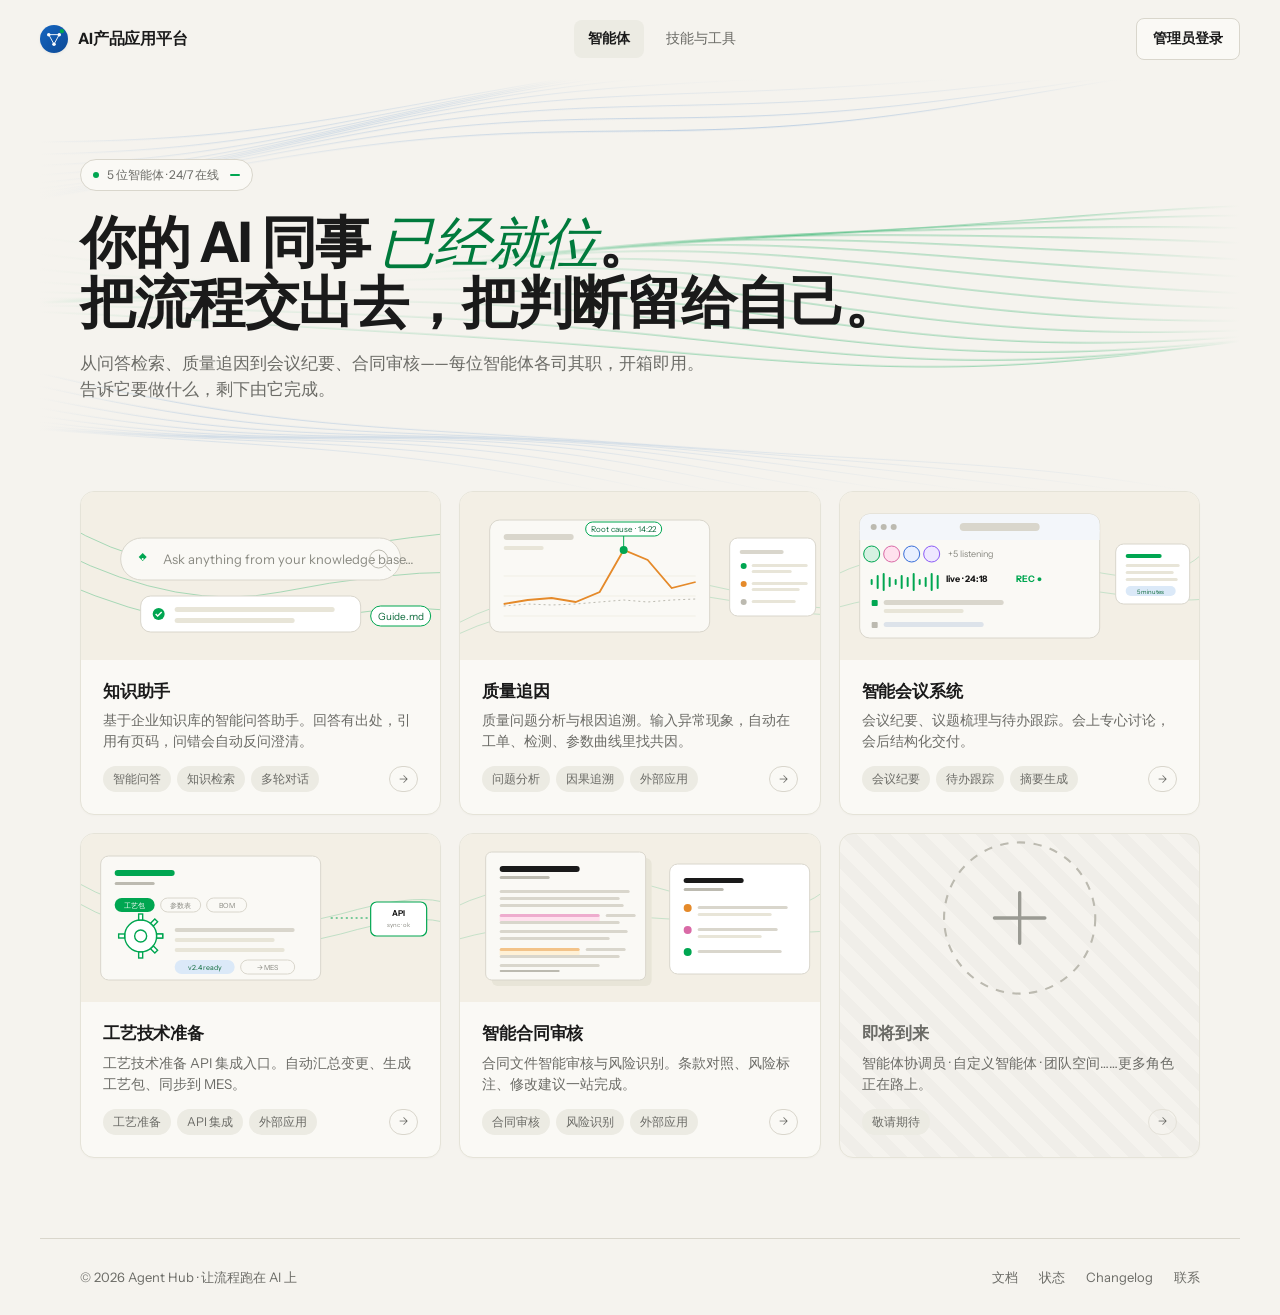
==== commit 9c64e2e4: "refactor: rewrite sort dropdown — robust is-open class pattern, pointerdown outside-click, no hidden" ====
--- a/agent-portal.html
+++ b/agent-portal.html
@@ -422,10 +422,18 @@
   transition: border-color .15s ease, background .15s ease;
 }
 .ctrl-btn:hover { border-color: var(--ink); }
-.ctrl-btn svg { width: 14px; height: 14px; color: var(--muted); }
+.ctrl-btn svg { width: 14px; height: 14px; color: var(--muted); transition: transform .2s ease; }
 .ctrl-btn[aria-expanded="true"] { border-color: var(--ink); }
-/* Dropdown menu that hangs off the sort button */
-.ctrl-menu {
+.ctrl-btn[aria-expanded="true"] svg { transform: rotate(180deg); }
+
+/* ==========================================================================
+   Dropdown menu — robust pattern
+   ==========================================================================
+   - Container has class `is-open` set by JS, NOT the HTML `hidden` attribute
+     (avoids the CSS specificity trap that made the menu show on load).
+   - Positioned absolutely with the parent `.skills-toolbar` as its anchor.
+   - Animated in/out with opacity + translateY. */
+.dropdown {
   position: absolute;
   top: calc(100% + 6px);
   right: 18px;
@@ -439,11 +447,17 @@
   display: flex;
   flex-direction: column;
   gap: 1px;
-}
-/* `hidden` must beat the flex `display` above so the menu is invisible
-   by default and only appears when JS toggles `hidden` off. */
-.ctrl-menu[hidden] { display: none; }
-.ctrl-menu-item {
+  opacity: 0;
+  transform: translateY(-4px);
+  pointer-events: none;
+  transition: opacity .15s ease, transform .15s ease;
+}
+.dropdown.is-open {
+  opacity: 1;
+  transform: translateY(0);
+  pointer-events: auto;
+}
+.dropdown-item {
   display: flex; align-items: center; gap: 10px;
   width: 100%;
   padding: 8px 12px;
@@ -457,15 +471,17 @@
   cursor: pointer;
   transition: background .12s ease;
 }
-.ctrl-menu-item:hover { background: var(--bg2); }
-.ctrl-menu-dot {
+.dropdown-item:hover { background: var(--bg2); }
+.dropdown-item:focus-visible { outline: 2px solid var(--brand); outline-offset: -2px; }
+.dropdown-dot {
   width: 10px; height: 10px;
   border-radius: 50%;
   border: 1.5px solid var(--muted2);
   flex: 0 0 auto;
-}
-.ctrl-menu-item.active { color: var(--ink); font-weight: 600; }
-.ctrl-menu-item.active .ctrl-menu-dot {
+  transition: background .12s ease, border-color .12s ease;
+}
+.dropdown-item.is-active { color: var(--ink); font-weight: 600; }
+.dropdown-item.is-active .dropdown-dot {
   background: var(--brand);
   border-color: var(--brand);
   box-shadow: inset 0 0 0 2px var(--surface);
@@ -1659,21 +1675,21 @@
       </button>
     </div>
     <!-- Sort dropdown menu -->
-    <div class="ctrl-menu" id="skills-sort-menu" role="menu" hidden>
-      <button class="ctrl-menu-item active" role="menuitem" data-sort="default">
-        <span class="ctrl-menu-dot"></span>默认排序
+    <div class="dropdown" id="skills-sort-menu" role="menu">
+      <button class="dropdown-item is-active" role="menuitem" data-sort="default">
+        <span class="dropdown-dot"></span>默认排序
       </button>
-      <button class="ctrl-menu-item" role="menuitem" data-sort="name">
-        <span class="ctrl-menu-dot"></span>按名称
+      <button class="dropdown-item" role="menuitem" data-sort="name">
+        <span class="dropdown-dot"></span>按名称
       </button>
-      <button class="ctrl-menu-item" role="menuitem" data-sort="uses">
-        <span class="ctrl-menu-dot"></span>按使用量
+      <button class="dropdown-item" role="menuitem" data-sort="uses">
+        <span class="dropdown-dot"></span>按使用量
       </button>
-      <button class="ctrl-menu-item" role="menuitem" data-sort="time-asc">
-        <span class="ctrl-menu-dot"></span>时间顺序
+      <button class="dropdown-item" role="menuitem" data-sort="time-asc">
+        <span class="dropdown-dot"></span>时间顺序
       </button>
-      <button class="ctrl-menu-item" role="menuitem" data-sort="time-desc">
-        <span class="ctrl-menu-dot"></span>时间倒序
+      <button class="dropdown-item" role="menuitem" data-sort="time-desc">
+        <span class="dropdown-dot"></span>时间倒序
       </button>
     </div>
   </div>
@@ -2040,60 +2056,65 @@
   });
 
   /* =====================================================================
-   * Sort dropdown — toggle, pick option, dismiss on outside click.
+   * Sort dropdown — generic, robust pattern.
+   * Pattern:
+   *   - Trigger button (`#skills-sort`) with `aria-haspopup="menu"`,
+   *     `aria-expanded` toggled between "true" / "false".
+   *   - Menu element (`#skills-sort-menu`) with class `is-open` toggled.
+   *     CSS handles visibility via opacity / transform / pointer-events,
+   *     so the element is always in the DOM (no `hidden` attribute) and
+   *     can be transitioned in and out cleanly.
+   *   - One delegated `pointerdown` listener on `document` catches
+   *     outside clicks — works whether the trigger toggle happens on
+   *     `click` or `mousedown`, no race conditions.
+   *   - `Esc` closes the menu and returns focus to the trigger.
    * ===================================================================== */
   const sortBtn   = document.getElementById('skills-sort');
   const sortMenu  = document.getElementById('skills-sort-menu');
   const sortLabel = document.getElementById('skills-sort-label');
 
-  function openSortMenu() {
-    sortMenu.hidden = false;
-    sortBtn.setAttribute('aria-expanded', 'true');
-  }
-  function closeSortMenu() {
-    sortMenu.hidden = true;
-    sortBtn.setAttribute('aria-expanded', 'false');
-  }
-
-  /* Button click — toggles. Use `mousedown` so we run BEFORE the document
-     outside-click listener below (which is on `click`). */
-  sortBtn.addEventListener('mousedown', e => {
-    /* Prevent the upcoming `click` on document from immediately closing
-       the menu we just opened (or re-opening the menu we just closed). */
-    e.preventDefault();
+  function isMenuOpen() { return sortMenu.classList.contains('is-open'); }
+  function openMenu()   { sortMenu.classList.add('is-open'); sortBtn.setAttribute('aria-expanded', 'true'); }
+  function closeMenu()  { sortMenu.classList.remove('is-open'); sortBtn.setAttribute('aria-expanded', 'false'); }
+  function toggleMenu() { isMenuOpen() ? closeMenu() : openMenu(); }
+
+  /* Toggle on trigger click */
+  sortBtn.addEventListener('click', e => {
+    e.stopPropagation();   // prevent the document listener from closing immediately
+    toggleMenu();
   });
-  sortBtn.addEventListener('click', e => {
-    if (sortMenu.hidden) openSortMenu();
-    else closeSortMenu();
-  });
-
-  /* Picking an option updates the sort and re-renders. */
+
+  /* Pick a sort option */
   sortMenu.addEventListener('click', e => {
-    const item = e.target.closest('.ctrl-menu-item');
+    const item = e.target.closest('.dropdown-item');
     if (!item) return;
     const next = item.dataset.sort;
     if (next && next !== sort) {
       sort = next;
       sortLabel.textContent = item.textContent.trim();
-      sortMenu.querySelectorAll('.ctrl-menu-item').forEach(x =>
-        x.classList.toggle('active', x === item));
+      sortMenu.querySelectorAll('.dropdown-item').forEach(x =>
+        x.classList.toggle('is-active', x === item));
     }
-    closeSortMenu();
+    closeMenu();
     render();
+    sortBtn.focus();
   });
 
-  /* Click outside the button OR the menu closes it.
-     We explicitly skip clicks that originated on the button itself. */
-  document.addEventListener('click', e => {
-    if (sortMenu.hidden) return;
-    if (sortBtn.contains(e.target)) return;     // button handles its own toggle
-    if (sortMenu.contains(e.target)) return;    // menu handled its own item click
-    closeSortMenu();
+  /* Close on outside click. Uses pointerdown so it fires BEFORE the click
+     that would re-open the menu, eliminating race conditions. */
+  document.addEventListener('pointerdown', e => {
+    if (!isMenuOpen()) return;
+    if (sortBtn.contains(e.target))   return;  // button handles itself
+    if (sortMenu.contains(e.target))  return;  // menu handled its own click
+    closeMenu();
   });
 
-  /* ESC closes the menu too. */
-  window.addEventListener('keydown', e => {
-    if (e.key === 'Escape' && !sortMenu.hidden) closeSortMenu();
+  /* Close on Escape, return focus to trigger */
+  document.addEventListener('keydown', e => {
+    if (e.key === 'Escape' && isMenuOpen()) {
+      closeMenu();
+      sortBtn.focus();
+    }
   });
 
   /* Initial render */
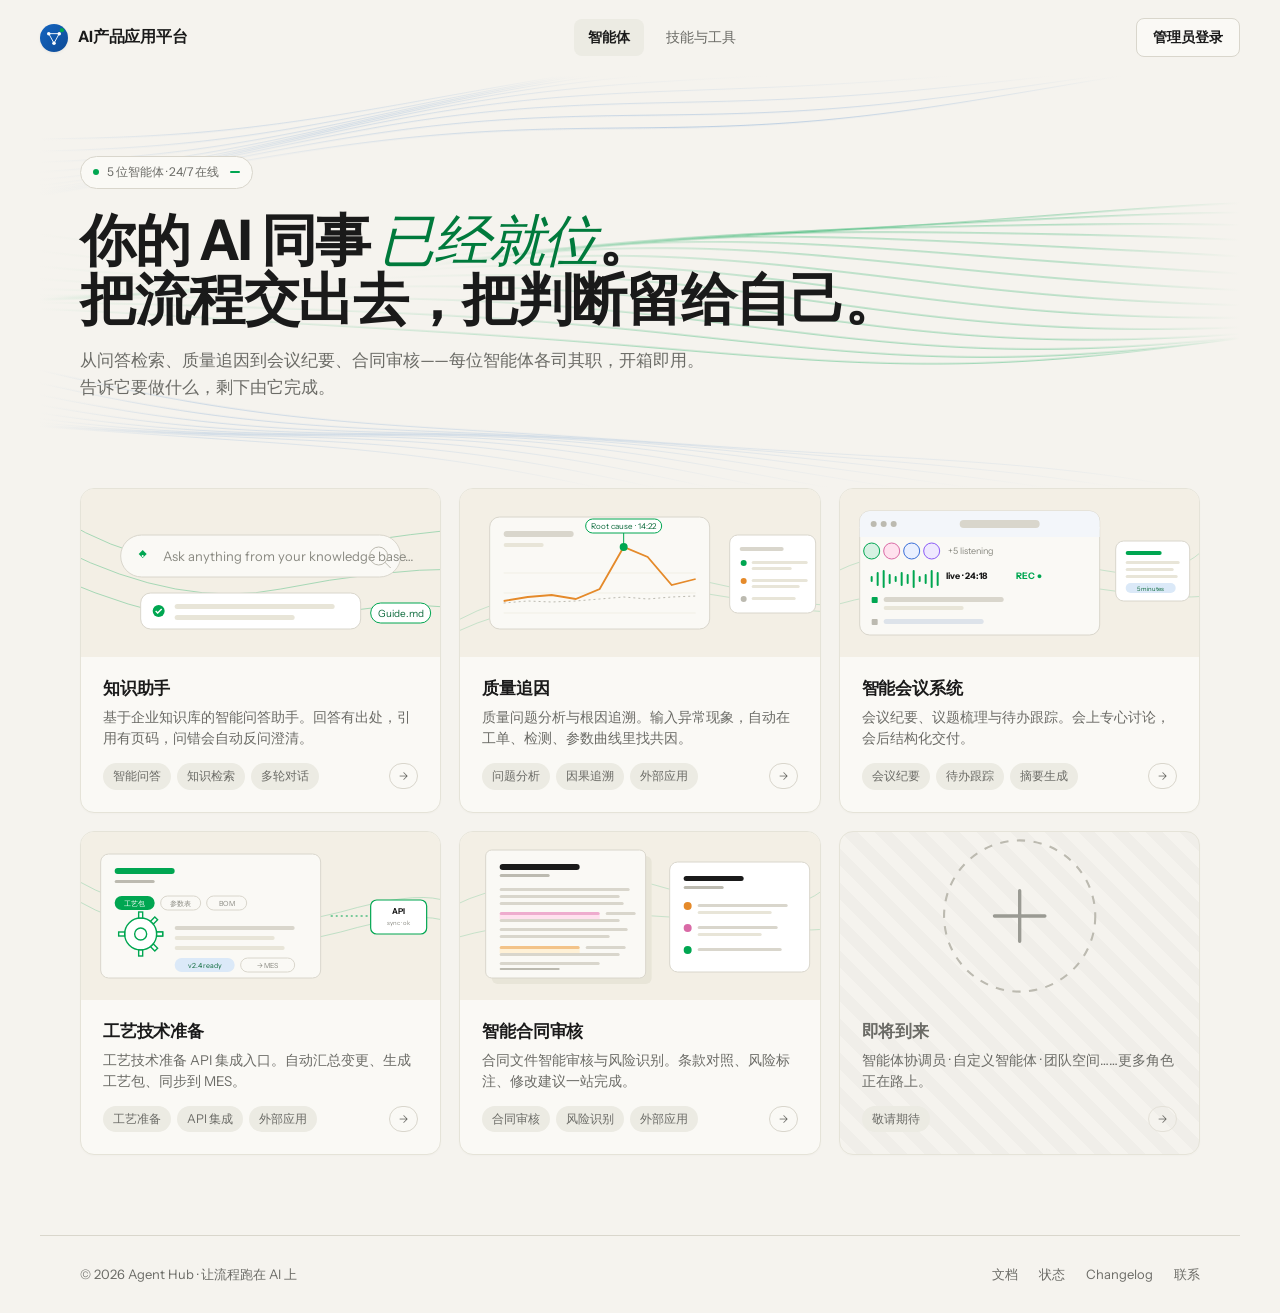
==== commit 583cff26: "feat: admin login modal with username/password, show/hide password, remember me, session persistence" ====
--- a/agent-portal.html
+++ b/agent-portal.html
@@ -164,6 +164,24 @@
   background: var(--bg2);
   border-color: var(--ink);
   color: var(--ink);
+}
+/* Logged-in state: avatar + username inline */
+.btn.admin.is-logged-in {
+  display: inline-flex;
+  align-items: center;
+  gap: 8px;
+  padding-left: 8px;
+}
+.btn.admin .admin-avatar {
+  width: 22px; height: 22px;
+  border-radius: 50%;
+  background: var(--brand);
+  color: #fff;
+  font-size: 11px;
+  font-weight: 700;
+  display: inline-flex;
+  align-items: center;
+  justify-content: center;
 }
 /* Ghost button — outline only, transparent background. */
 .btn.ghost {
@@ -573,6 +591,168 @@
 }
 .modal-close:hover { background: var(--bg2); color: var(--ink); border-color: var(--rule); }
 .modal-close svg { width: 16px; height: 16px; }
+
+/* ==========================================================================
+   Admin Login Modal
+   ========================================================================== */
+.admin-login-panel {
+  width: 420px;
+  max-width: 100%;
+  padding: 32px 32px 26px;
+}
+.admin-login-head {
+  text-align: center;
+  margin-bottom: 22px;
+}
+.admin-login-mark {
+  width: 52px; height: 52px;
+  border-radius: 14px;
+  background: var(--brand-soft);
+  color: var(--brand);
+  display: inline-flex;
+  align-items: center;
+  justify-content: center;
+  margin-bottom: 14px;
+}
+.admin-login-mark svg { width: 26px; height: 26px; }
+.admin-login-head h3 {
+  font-family: 'InstrumentSans', sans-serif;
+  font-size: 20px;
+  font-weight: 700;
+  margin: 0 0 6px;
+  color: var(--ink);
+}
+.admin-login-head p {
+  margin: 0;
+  font-size: 13px;
+  color: var(--muted);
+  line-height: 1.5;
+}
+.admin-login-form {
+  display: flex;
+  flex-direction: column;
+  gap: 14px;
+}
+.admin-login-field {
+  display: flex;
+  flex-direction: column;
+  gap: 6px;
+}
+.admin-login-label {
+  font-size: 12px;
+  font-weight: 600;
+  color: var(--ink2);
+}
+.admin-login-input {
+  display: flex;
+  align-items: center;
+  gap: 8px;
+  padding: 10px 12px;
+  border: 1px solid var(--rule);
+  border-radius: 8px;
+  background: var(--bg);
+  transition: border-color .15s ease, box-shadow .15s ease;
+}
+.admin-login-input:focus-within {
+  border-color: var(--brand);
+  box-shadow: 0 0 0 3px rgba(21, 101, 192, .12);
+}
+.admin-login-input svg {
+  width: 16px; height: 16px;
+  color: var(--muted);
+  flex: 0 0 auto;
+}
+.admin-login-input input {
+  flex: 1 1 auto;
+  border: none;
+  background: transparent;
+  outline: none;
+  font-family: inherit;
+  font-size: 14px;
+  color: var(--ink);
+  padding: 0;
+  min-width: 0;
+}
+.admin-login-input input::placeholder { color: var(--muted2); }
+/* Password reveal toggle */
+.admin-login-eye {
+  border: none;
+  background: transparent;
+  padding: 4px;
+  cursor: pointer;
+  color: var(--muted);
+  display: inline-flex;
+  align-items: center;
+  justify-content: center;
+  border-radius: 4px;
+  transition: color .15s ease, background .15s ease;
+  flex: 0 0 auto;
+}
+.admin-login-eye:hover { color: var(--ink); background: var(--bg2); }
+.admin-login-eye svg { width: 16px; height: 16px; }
+.admin-login-eye .eye-off { display: none; }
+.admin-login-eye[aria-pressed="true"] .eye-on  { display: none; }
+.admin-login-eye[aria-pressed="true"] .eye-off { display: inline-block; }
+.admin-login-error {
+  font-size: 12.5px;
+  color: var(--accent);
+  background: rgba(220, 38, 38, 0.06);
+  border: 1px solid rgba(220, 38, 38, 0.18);
+  border-radius: 6px;
+  padding: 8px 12px;
+  line-height: 1.45;
+}
+.admin-login-error.is-success-msg {
+  color: var(--accent);
+  background: rgba(0, 166, 81, 0.08);
+  border-color: rgba(0, 166, 81, 0.22);
+}
+.admin-login-foot {
+  display: flex;
+  align-items: center;
+  justify-content: space-between;
+  font-size: 12.5px;
+  margin-top: -2px;
+}
+.admin-login-remember {
+  display: inline-flex;
+  align-items: center;
+  gap: 6px;
+  color: var(--ink2);
+  cursor: pointer;
+  user-select: none;
+}
+.admin-login-remember input { accent-color: var(--brand); }
+.admin-login-forgot {
+  color: var(--brand);
+  text-decoration: none;
+  font-weight: 500;
+}
+.admin-login-forgot:hover { text-decoration: underline; }
+.admin-login-submit {
+  width: 100%;
+  height: 42px;
+  display: inline-flex;
+  align-items: center;
+  justify-content: center;
+  gap: 8px;
+  font-size: 14px;
+  margin-top: 4px;
+}
+.admin-login-submit svg { width: 14px; height: 14px; }
+.admin-login-submit:disabled { opacity: .7; cursor: wait; }
+.admin-login-hint {
+  text-align: center;
+  font-size: 11.5px;
+  color: var(--muted2);
+  margin: 4px 0 0;
+  font-family: 'SF Mono', Menlo, Consolas, monospace;
+}
+/* Success state when login completes */
+.admin-login-panel.is-success .admin-login-head .admin-login-mark {
+  background: rgba(0, 166, 81, 0.10);
+  color: var(--accent);
+}
 
 /* ---- Skill detail modal ---- */
 .skill-modal-panel {
@@ -1230,7 +1410,7 @@
     <a href="#skills"      class="nav-tab"        data-tab="skills">技能与工具</a>
   </nav>
   <div class="top-actions">
-    <a class="btn admin" href="#">管理员登录</a>
+    <button class="btn admin" id="admin-login-btn" type="button">管理员登录</button>
   </div>
 </header>
 
@@ -1820,6 +2000,79 @@
   </div>
 </div>
 
+<!-- ░░ Admin Login Modal ░░ -->
+<div class="modal" id="admin-login-modal" aria-hidden="true" role="dialog" aria-labelledby="admin-login-title">
+  <div class="modal-mask" data-modal-close></div>
+  <div class="modal-panel admin-login-panel">
+    <button class="modal-close" data-modal-close aria-label="关闭">
+      <svg viewBox="0 0 24 24" fill="none" stroke="currentColor" stroke-width="2" stroke-linecap="round">
+        <path d="M6 6l12 12M18 6L6 18"/>
+      </svg>
+    </button>
+
+    <header class="admin-login-head">
+      <div class="admin-login-mark" aria-hidden="true">
+        <svg viewBox="0 0 24 24" fill="none" stroke="currentColor" stroke-width="1.8" stroke-linecap="round" stroke-linejoin="round">
+          <path d="M12 2L4 6v6c0 5 3.5 9 8 10 4.5-1 8-5 8-10V6l-8-4z"/>
+          <path d="M9 12l2 2 4-4"/>
+        </svg>
+      </div>
+      <h3 id="admin-login-title">管理员登录</h3>
+      <p>使用管理员账号登录后台管理控制台。</p>
+    </header>
+
+    <form class="admin-login-form" id="admin-login-form" autocomplete="on" novalidate>
+      <label class="admin-login-field">
+        <span class="admin-login-label">账号</span>
+        <div class="admin-login-input">
+          <svg viewBox="0 0 24 24" fill="none" stroke="currentColor" stroke-width="1.8" stroke-linecap="round" stroke-linejoin="round" aria-hidden="true">
+            <circle cx="12" cy="8" r="4"/><path d="M4 21v-1a8 8 0 0 1 16 0v1"/>
+          </svg>
+          <input type="text" name="username" id="admin-login-username" autocomplete="username" placeholder="请输入管理员账号" required>
+        </div>
+      </label>
+
+      <label class="admin-login-field">
+        <span class="admin-login-label">密码</span>
+        <div class="admin-login-input">
+          <svg viewBox="0 0 24 24" fill="none" stroke="currentColor" stroke-width="1.8" stroke-linecap="round" stroke-linejoin="round" aria-hidden="true">
+            <rect x="4" y="11" width="16" height="10" rx="2"/><path d="M8 11V7a4 4 0 0 1 8 0v4"/>
+          </svg>
+          <input type="password" name="password" id="admin-login-password" autocomplete="current-password" placeholder="请输入密码" required>
+          <button type="button" class="admin-login-eye" id="admin-login-eye" aria-label="显示密码" aria-pressed="false">
+            <svg viewBox="0 0 24 24" fill="none" stroke="currentColor" stroke-width="1.8" stroke-linecap="round" stroke-linejoin="round" class="eye-on" aria-hidden="true">
+              <path d="M2 12s3.5-7 10-7 10 7 10 7-3.5 7-10 7S2 12 2 12z"/><circle cx="12" cy="12" r="3"/>
+            </svg>
+            <svg viewBox="0 0 24 24" fill="none" stroke="currentColor" stroke-width="1.8" stroke-linecap="round" stroke-linejoin="round" class="eye-off" aria-hidden="true">
+              <path d="M17.94 17.94A10.94 10.94 0 0 1 12 19c-6.5 0-10-7-10-7a18.5 18.5 0 0 1 4.06-5.06M9.9 4.24A10.94 10.94 0 0 1 12 4c6.5 0 10 7 10 7a18.5 18.5 0 0 1-2.16 3.19M1 1l22 22"/>
+              <path d="M14.12 14.12A3 3 0 1 1 9.88 9.88"/>
+            </svg>
+          </button>
+        </div>
+      </label>
+
+      <div class="admin-login-error" id="admin-login-error" hidden></div>
+
+      <div class="admin-login-foot">
+        <label class="admin-login-remember">
+          <input type="checkbox" id="admin-login-remember" checked>
+          <span>记住账号</span>
+        </label>
+        <a href="#" class="admin-login-forgot">忘记密码?</a>
+      </div>
+
+      <button type="submit" class="btn primary admin-login-submit" id="admin-login-submit">
+        <span>登录</span>
+        <svg viewBox="0 0 24 24" fill="none" stroke="currentColor" stroke-width="2" stroke-linecap="round" stroke-linejoin="round" aria-hidden="true">
+          <path d="M5 12h14M13 5l7 7-7 7"/>
+        </svg>
+      </button>
+
+      <p class="admin-login-hint">演示账号 · admin / admin123</p>
+    </form>
+  </div>
+</div>
+
 <script>
 /* =============================================================================
  * Tab switching (智能体中心 / 技能与工具)
@@ -2336,6 +2589,176 @@
 
 <script>
 /* =============================================================================
+ * Admin Login Modal
+ *
+ * Demo credentials (front-end only, no real auth):
+ *   admin / admin123
+ *   demo  / demo
+ *
+ * On success the modal animates out and the "管理员登录" button switches to
+ * the user's name. The session is kept in localStorage so the state survives
+ * a reload.
+ * ============================================================================= */
+(function () {
+  const loginModal   = document.getElementById('admin-login-modal');
+  const loginBtn     = document.getElementById('admin-login-btn');
+  const loginForm    = document.getElementById('admin-login-form');
+  const userInput    = document.getElementById('admin-login-username');
+  const passInput    = document.getElementById('admin-login-password');
+  const rememberChk  = document.getElementById('admin-login-remember');
+  const eyeBtn       = document.getElementById('admin-login-eye');
+  const errorBox     = document.getElementById('admin-login-error');
+  const submitBtn    = document.getElementById('admin-login-submit');
+
+  if (!loginModal || !loginBtn) return;
+
+  /* Demo credential store. In production this would be a server endpoint. */
+  const ACCOUNTS = {
+    admin: 'admin123',
+    demo:  'demo'
+  };
+  const SESSION_KEY = 'agent-portal.admin.session';
+
+  /* ---- Session helpers ---- */
+  function getSession() {
+    try { return JSON.parse(localStorage.getItem(SESSION_KEY) || 'null'); }
+    catch (e) { return null; }
+  }
+  function setSession(s) {
+    if (s) localStorage.setItem(SESSION_KEY, JSON.stringify(s));
+    else   localStorage.removeItem(SESSION_KEY);
+  }
+
+  /* Reflect logged-in state on the header button. */
+  function paintLoginButton() {
+    const s = getSession();
+    if (s && s.username) {
+      loginBtn.classList.add('is-logged-in');
+      loginBtn.innerHTML = `<span class="admin-avatar">${escapeHtml((s.username[0] || 'A').toUpperCase())}</span>${escapeHtml(s.username)}`;
+      loginBtn.setAttribute('aria-label', `已登录 · ${s.username}（点击登出）`);
+    } else {
+      loginBtn.classList.remove('is-logged-in');
+      loginBtn.textContent = '管理员登录';
+      loginBtn.setAttribute('aria-label', '管理员登录');
+    }
+  }
+
+  function escapeHtml(s) {
+    return String(s).replace(/[&<>"']/g, c => ({
+      '&': '&amp;', '<': '&lt;', '>': '&gt;', '"': '&quot;', "'": '&#39;'
+    }[c]));
+  }
+
+  /* ---- Open / close ---- */
+  function openLoginModal() {
+    errorBox.hidden = true;
+    errorBox.textContent = '';
+    /* Prefill username from "remember me" if present */
+    const remembered = localStorage.getItem('agent-portal.admin.username');
+    if (remembered) userInput.value = remembered;
+    rememberChk.checked = !!remembered;
+    loginModal.classList.add('is-open');
+    loginModal.setAttribute('aria-hidden', 'false');
+    setTimeout(() => userInput.focus(), 50);
+  }
+  function closeLoginModal() {
+    loginModal.classList.remove('is-open');
+    loginModal.setAttribute('aria-hidden', 'true');
+    loginForm.reset();
+    errorBox.hidden = true;
+    /* Reset password visibility toggle */
+    eyeBtn.setAttribute('aria-pressed', 'false');
+    passInput.type = 'password';
+  }
+  function logout() {
+    setSession(null);
+    paintLoginButton();
+  }
+
+  /* ---- Events ---- */
+  loginBtn.addEventListener('click', () => {
+    const s = getSession();
+    if (s && s.username) {
+      if (confirm(`当前已登录为 “${s.username}”，是否登出?`)) logout();
+    } else {
+      openLoginModal();
+    }
+  });
+  loginModal.querySelectorAll('[data-modal-close]').forEach(el => {
+    el.addEventListener('click', closeLoginModal);
+  });
+  /* ESC closes */
+  window.addEventListener('keydown', e => {
+    if (e.key === 'Escape' && loginModal.classList.contains('is-open')) {
+      closeLoginModal();
+    }
+  });
+  /* Submit */
+  loginForm.addEventListener('submit', e => {
+    e.preventDefault();
+    const username = userInput.value.trim();
+    const password = passInput.value;
+    if (!username || !password) {
+      showError('请输入账号和密码。');
+      return;
+    }
+    /* Mimic server round-trip */
+    submitBtn.disabled = true;
+    const originalText = submitBtn.querySelector('span').textContent;
+    submitBtn.querySelector('span').textContent = '登录中…';
+    setTimeout(() => {
+      submitBtn.disabled = false;
+      submitBtn.querySelector('span').textContent = originalText;
+      const expected = ACCOUNTS[username];
+      if (expected && expected === password) {
+        /* Persist session */
+        const session = { username, loggedInAt: Date.now() };
+        setSession(session);
+        if (rememberChk.checked) {
+          localStorage.setItem('agent-portal.admin.username', username);
+        } else {
+          localStorage.removeItem('agent-portal.admin.username');
+        }
+        loginModal.querySelector('.admin-login-panel').classList.add('is-success');
+        showSuccess(`欢迎，${username}！`);
+        setTimeout(() => {
+          closeLoginModal();
+          paintLoginButton();
+          loginModal.querySelector('.admin-login-panel').classList.remove('is-success');
+        }, 700);
+      } else {
+        showError('账号或密码错误，请重试。');
+      }
+    }, 350);
+  });
+  /* Password reveal toggle */
+  eyeBtn.addEventListener('click', () => {
+    const showing = eyeBtn.getAttribute('aria-pressed') === 'true';
+    const next = !showing;
+    eyeBtn.setAttribute('aria-pressed', String(next));
+    eyeBtn.setAttribute('aria-label', next ? '隐藏密码' : '显示密码');
+    passInput.type = next ? 'text' : 'password';
+  });
+
+  /* ---- Inline error / success message helpers ---- */
+  function showError(msg) {
+    errorBox.hidden = false;
+    errorBox.textContent = msg;
+    errorBox.classList.remove('is-success-msg');
+  }
+  function showSuccess(msg) {
+    errorBox.hidden = false;
+    errorBox.textContent = msg;
+    errorBox.classList.add('is-success-msg');
+  }
+
+  /* Initial paint from stored session */
+  paintLoginButton();
+})();
+</script>
+
+<script>
+/* =============================================================================
  * FloatingLines (React Bits–style)
  * 3 stacked sine-wave layers; mouse bends nearby lines; subtle parallax.
  * Site palette: greens #7bd0a3 / #2db371 / #00a651
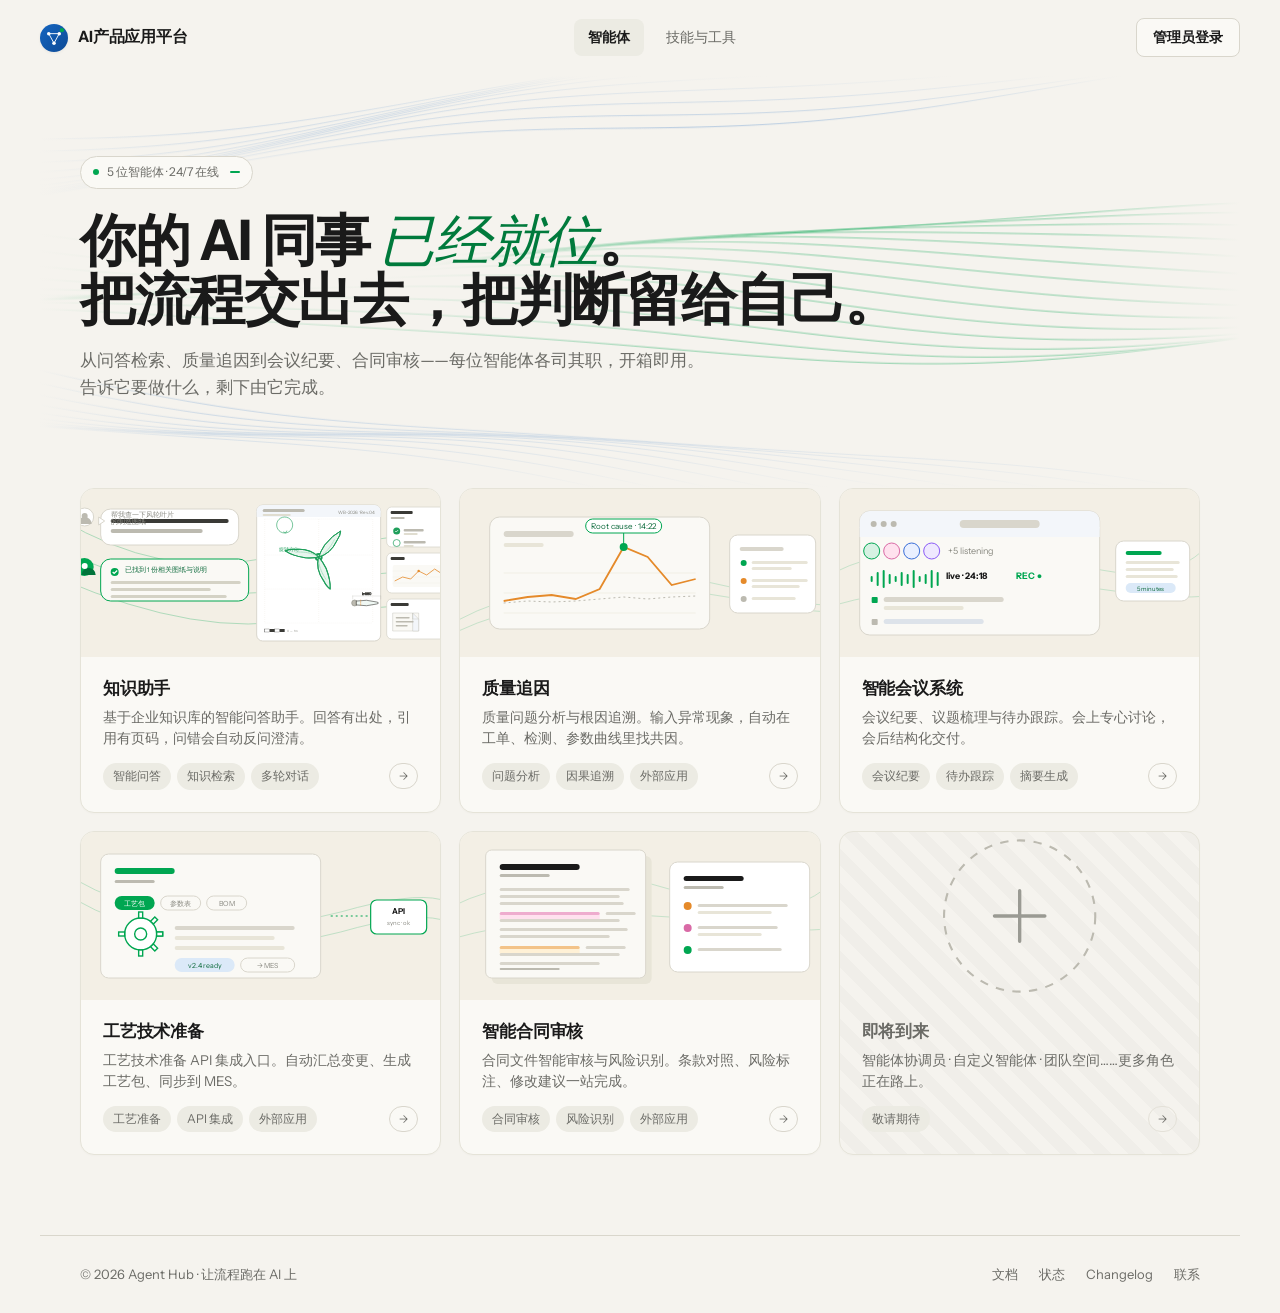
==== commit a5f03155: "feat: agent-1 illustration rewritten — user query + wind-turbine blade drawing + supporting skeleton" ====
--- a/agent-portal.html
+++ b/agent-portal.html
@@ -1434,40 +1434,186 @@
 
   <div class="agents">
 
-    <!-- 1 · 知识助手 (featured) — 语义化插图：搜索框 + 答案气泡 -->
+    <!-- 1 · 知识助手 (featured) — 语义化插图：提问 + 风轮叶片图纸 + 辅助骨架图 -->
     <div class="agent-card" onclick="void(0)">
       <div class="agent-illu">
         <svg viewBox="0 0 400 168" xmlns="http://www.w3.org/2000/svg" preserveAspectRatio="xMidYMid slice">
           <!-- decorative green lines bg -->
-          <g fill="none" stroke="#00a651" stroke-width="0.7" opacity="0.45">
+          <g fill="none" stroke="#00a651" stroke-width="0.7" opacity="0.40">
             <path d="M0,30 Q100,90 200,70 T400,40"/>
             <path d="M0,60 Q120,120 220,100 T400,80"/>
             <path d="M0,90 Q140,150 240,130 T400,120"/>
           </g>
-          <!-- search input -->
-          <g transform="translate(60,46)">
-            <rect width="280" height="42" rx="21" fill="#faf9f5" stroke="#d9d6cc" stroke-width="1"/>
-            <g transform="translate(18,21)">
-              <path d="M0,-2 L4,-6 L8,-2 L4,2 Z" fill="#00a651"/>
-              <circle cx="4" cy="0" r="1" fill="#fff"/>
+
+          <!-- ░░ 左侧：用户提问气泡 ░░ -->
+          <g transform="translate(14,18)">
+            <!-- 用户头像 -->
+            <circle cx="10" cy="10" r="9" fill="#fff" stroke="#d9d6cc" stroke-width="1"/>
+            <path d="M3,17 a7,7 0 0 1 14,0" fill="#bcbab0"/>
+            <circle cx="10" cy="9" r="3" fill="#bcbab0"/>
+            <!-- 提问气泡 -->
+            <g transform="translate(26,2)">
+              <rect width="138" height="36" rx="10" fill="#fff" stroke="#d9d6cc" stroke-width="1"/>
+              <path d="M-2,8 L4,12 L-2,16 Z" fill="#fff" stroke="#d9d6cc" stroke-width="1"/>
+              <!-- 模拟两行文本条 -->
+              <rect x="10" y="10" width="118" height="4" rx="2" fill="#3a3a36"/>
+              <rect x="10" y="20" width="92"  height="4" rx="2" fill="#bcbab0"/>
+              <!-- 真实文本 -->
+              <text x="10" y="8" font-family="InstrumentSans,sans-serif" font-size="7" fill="#8a8a82">帮我查一下风轮叶片</text>
+              <text x="10" y="15" font-family="InstrumentSans,sans-serif" font-size="7" fill="#8a8a82">的制造图纸</text>
             </g>
-            <text x="42" y="26" font-family="InstrumentSans,sans-serif" font-size="13" fill="#8a8a82">Ask anything from your knowledge base…</text>
-            <circle cx="258" cy="21" r="9" fill="none" stroke="#bcbab0" stroke-width="1"/>
-            <path d="M264,27 L270,33" stroke="#bcbab0" stroke-width="1" fill="none"/>
           </g>
-          <!-- answer bubble -->
-          <g transform="translate(80,104)">
-            <rect width="220" height="36" rx="10" fill="#fff" stroke="#d9d6cc" stroke-width="1"/>
-            <circle cx="18" cy="18" r="6" fill="#00a651"/>
-            <path d="M15,18 L17,20 L21,16" stroke="#fff" stroke-width="1.4" fill="none"/>
-            <rect x="34" y="11" width="160" height="5" rx="2.5" fill="#e8e5d8"/>
-            <rect x="34" y="22" width="120" height="5" rx="2.5" fill="#e8e5d8"/>
-            <rect x="34" y="30" width="0" height="0"/>
+
+          <!-- ░░ 助手回答气泡 ░░ -->
+          <g transform="translate(14,68)">
+            <circle cx="10" cy="10" r="9" fill="#00a651"/>
+            <path d="M7,18 a7,7 0 0 1 14,0" fill="#00733a"/>
+            <circle cx="10" cy="9" r="3" fill="#fff"/>
+            <g transform="translate(26,2)">
+              <rect width="148" height="42" rx="10" fill="#faf9f5" stroke="#00a651" stroke-width="1"/>
+              <circle cx="14" cy="13" r="4" fill="#00a651"/>
+              <path d="M12,13 l1.5,1.5 l3,-3" stroke="#fff" stroke-width="1.2" fill="none"/>
+              <text x="24" y="13" font-family="InstrumentSans,sans-serif" font-size="6.5" fill="#0e6b3d">已找到 1 份相关图纸与说明</text>
+              <!-- 装饰文本条 -->
+              <rect x="10" y="22" width="130" height="3" rx="1.5" fill="#d4d2c5"/>
+              <rect x="10" y="29" width="100" height="3" rx="1.5" fill="#d4d2c5"/>
+              <rect x="10" y="36" width="116" height="3" rx="1.5" fill="#d4d2c5"/>
+            </g>
           </g>
-          <!-- source chip -->
-          <g transform="translate(310,114)">
-            <rect width="60" height="20" rx="10" fill="#fff" stroke="#00a651" stroke-width="1"/>
-            <text x="30" y="14" font-family="InstrumentSans,sans-serif" font-size="10" fill="#0e6b3d" text-anchor="middle">Guide.md</text>
+
+          <!-- ░░ 中央：风轮叶片设计图纸 ░░ -->
+          <g transform="translate(196,16)">
+            <!-- 图纸边框 -->
+            <rect width="124" height="136" rx="6" fill="#fff" stroke="#d9d6cc" stroke-width="1"/>
+            <!-- 图纸标题栏 -->
+            <rect x="0" y="0" width="124" height="12" rx="6" fill="#f3f6fa"/>
+            <rect x="0" y="6" width="124" height="6" fill="#f3f6fa"/>
+            <rect x="6" y="4" width="42" height="3" rx="1.5" fill="#bcbab0"/>
+            <rect x="6" y="9" width="28" height="2" rx="1"   fill="#e0ddd0"/>
+            <text x="118" y="9" font-family="InstrumentSans,sans-serif" font-size="4.5" fill="#8a8a82" text-anchor="end">WB-2026 · Rev.04</text>
+            <!-- 图纸网格 (淡淡的辅助线) -->
+            <g stroke="#eae7da" stroke-width="0.3" stroke-dasharray="1 1">
+              <line x1="8"   y1="14" x2="8"   y2="118"/>
+              <line x1="62"  y1="14" x2="62"  y2="118"/>
+              <line x1="116" y1="14" x2="116" y2="118"/>
+              <line x1="8"  y1="14"  x2="116" y2="14"/>
+              <line x1="8"  y1="50"  x2="116" y2="50"/>
+              <line x1="8"  y1="84"  x2="116" y2="84"/>
+              <line x1="8"  y1="118" x2="116" y2="118"/>
+            </g>
+
+            <!-- 风轮叶片俯视图 (主图) -->
+            <g transform="translate(62,52)" fill="none" stroke="#1f9f5b" stroke-width="1" stroke-linejoin="round" stroke-linecap="round">
+              <!-- 中心轮毂 -->
+              <circle cx="0" cy="0" r="4" fill="#1f9f5b" stroke="none"/>
+              <circle cx="0" cy="0" r="2" fill="#fff" stroke="none"/>
+              <!-- 三支叶片 -->
+              <path d="M0,0 Q12,-3 18,-16 Q22,-22 22,-26 Q14,-22 6,-12 Q2,-6 0,0 Z" fill="#e9f5ee"/>
+              <g transform="rotate(120)">
+                <path d="M0,0 Q12,-3 18,-16 Q22,-22 22,-26 Q14,-22 6,-12 Q2,-6 0,0 Z" fill="#e9f5ee"/>
+              </g>
+              <g transform="rotate(240)">
+                <path d="M0,0 Q12,-3 18,-16 Q22,-22 22,-26 Q14,-22 6,-12 Q2,-6 0,0 Z" fill="#e9f5ee"/>
+              </g>
+              <!-- 轮廓描边 -->
+              <path d="M0,0 Q12,-3 18,-16 Q22,-22 22,-26 Q14,-22 6,-12 Q2,-6 0,0 Z"/>
+              <g transform="rotate(120)">
+                <path d="M0,0 Q12,-3 18,-16 Q22,-22 22,-26 Q14,-22 6,-12 Q2,-6 0,0 Z"/>
+              </g>
+              <g transform="rotate(240)">
+                <path d="M0,0 Q12,-3 18,-16 Q22,-22 22,-26 Q14,-22 6,-12 Q2,-6 0,0 Z"/>
+              </g>
+              <!-- 叶片刻线 (内部结构示意) -->
+              <g stroke="#7bd0a3" stroke-width="0.5" stroke-dasharray="1.5 1">
+                <path d="M2,-1 Q10,-6 16,-18"/>
+                <g transform="rotate(120)"><path d="M2,-1 Q10,-6 16,-18"/></g>
+                <g transform="rotate(240)"><path d="M2,-1 Q10,-6 16,-18"/></g>
+              </g>
+            </g>
+
+            <!-- 叶片侧视图 (小图，右下) -->
+            <g transform="translate(98,98)" fill="none" stroke="#3a3a36" stroke-width="0.6" stroke-linecap="round" stroke-linejoin="round">
+              <!-- 叶根 -->
+              <circle cx="0" cy="0" r="3" fill="#bcbab0" stroke="#8a8a82"/>
+              <!-- 叶片剖面 -->
+              <path d="M2,-2 Q12,-4 22,-1 Q26,0 22,1 Q12,4 2,2 Z" fill="#f0f8f4"/>
+              <!-- 最大厚度弦线 -->
+              <line x1="6" y1="-3" x2="6" y2="3" stroke="#e58a2a" stroke-width="0.5" stroke-dasharray="1 1"/>
+              <!-- 尺寸标注 -->
+              <line x1="-2" y1="-7" x2="26" y2="-7" stroke="#bcbab0" stroke-width="0.3"/>
+              <line x1="-2" y1="-7" x2="-2" y2="-4" stroke="#bcbab0" stroke-width="0.3"/>
+              <line x1="26" y1="-7" x2="26" y2="-4" stroke="#bcbab0" stroke-width="0.3"/>
+              <text x="12" y="-8" font-family="InstrumentSans,sans-serif" font-size="3.5" fill="#8a8a82" text-anchor="middle">L=860</text>
+            </g>
+
+            <!-- 标注：旋转方向 -->
+            <g transform="translate(28,28)" fill="none" stroke="#1f9f5b" stroke-width="0.6">
+              <path d="M0,0 a8,8 0 1 1 0.01,0" />
+              <path d="M-1,-1 l2,1 l1,-2" stroke-linecap="round"/>
+            </g>
+            <text x="22" y="46" font-family="InstrumentSans,sans-serif" font-size="4.5" fill="#1f9f5b">旋转方向</text>
+
+            <!-- 比例尺 -->
+            <g transform="translate(8,124)">
+              <rect width="20" height="3" fill="#3a3a36"/>
+              <rect x="0" y="0" width="5" height="3" fill="#fff" stroke="#3a3a36" stroke-width="0.3"/>
+              <rect x="10" y="0" width="5" height="3" fill="#fff" stroke="#3a3a36" stroke-width="0.3"/>
+              <text x="22" y="3" font-family="InstrumentSans,sans-serif" font-size="3" fill="#8a8a82">0 — 1m</text>
+            </g>
+          </g>
+
+          <!-- ░░ 右侧：辅助骨架图 (工艺 / 检测 / 文档) ░░ -->
+          <g transform="translate(326,18)">
+            <!-- 骨架图 1: 工艺流程 -->
+            <g transform="translate(0,0)">
+              <rect width="62" height="40" rx="5" fill="#fff" stroke="#d9d6cc" stroke-width="0.8"/>
+              <rect x="4" y="4" width="22" height="3" rx="1" fill="#3a3a36"/>
+              <rect x="4" y="10" width="14" height="2" rx="1" fill="#bcbab0"/>
+              <!-- 工艺节点 -->
+              <g transform="translate(4,18)">
+                <circle cx="6" cy="6" r="3.5" fill="#1f9f5b"/>
+                <path d="M4.5,6 l1,1 l2,-2" stroke="#fff" stroke-width="0.7" fill="none"/>
+                <rect x="13" y="4" width="20" height="2.5" rx="1" fill="#bcbab0"/>
+                <rect x="13" y="8" width="14" height="2" rx="1" fill="#e0ddd0"/>
+              </g>
+              <g transform="translate(4,30)">
+                <circle cx="6" cy="6" r="3.5" fill="#fff" stroke="#1f9f5b" stroke-width="0.7"/>
+                <rect x="13" y="4" width="22" height="2.5" rx="1" fill="#bcbab0"/>
+                <rect x="13" y="8" width="10" height="2" rx="1" fill="#e0ddd0"/>
+              </g>
+            </g>
+
+            <!-- 骨架图 2: 检测数据 -->
+            <g transform="translate(0,46)">
+              <rect width="62" height="40" rx="5" fill="#fff" stroke="#d9d6cc" stroke-width="0.8"/>
+              <rect x="4" y="4" width="14" height="3" rx="1" fill="#3a3a36"/>
+              <!-- mini 折线 -->
+              <g transform="translate(6,12)">
+                <rect width="50" height="22" rx="2" fill="#faf9f5"/>
+                <g stroke="#eae7da" stroke-width="0.3">
+                  <line x1="0" y1="6"  x2="50" y2="6"/>
+                  <line x1="0" y1="12" x2="50" y2="12"/>
+                  <line x1="0" y1="18" x2="50" y2="18"/>
+                </g>
+                <polyline points="2,16 10,12 18,14 26,6 34,10 42,4 48,8" fill="none" stroke="#e58a2a" stroke-width="0.8"/>
+                <circle cx="26" cy="6" r="1.2" fill="#e58a2a"/>
+              </g>
+            </g>
+
+            <!-- 骨架图 3: 文档/规范 -->
+            <g transform="translate(0,92)">
+              <rect width="62" height="40" rx="5" fill="#fff" stroke="#d9d6cc" stroke-width="0.8"/>
+              <rect x="4" y="4" width="18" height="3" rx="1" fill="#3a3a36"/>
+              <!-- 文档图标 -->
+              <g transform="translate(6,14)">
+                <path d="M0,0 h26 v18 h-26 z" fill="#faf9f5" stroke="#bcbab0" stroke-width="0.4"/>
+                <path d="M20,0 l6,6 v12 h-6 z" fill="#f3f6fa" stroke="#bcbab0" stroke-width="0.4"/>
+                <path d="M20,0 v6 h6" fill="none" stroke="#bcbab0" stroke-width="0.4"/>
+                <rect x="3"  y="4"  width="14" height="1.5" rx="0.75" fill="#bcbab0"/>
+                <rect x="3"  y="8"  width="18" height="1.5" rx="0.75" fill="#bcbab0"/>
+                <rect x="3"  y="12" width="12" height="1.5" rx="0.75" fill="#bcbab0"/>
+              </g>
+            </g>
           </g>
         </svg>
       </div>
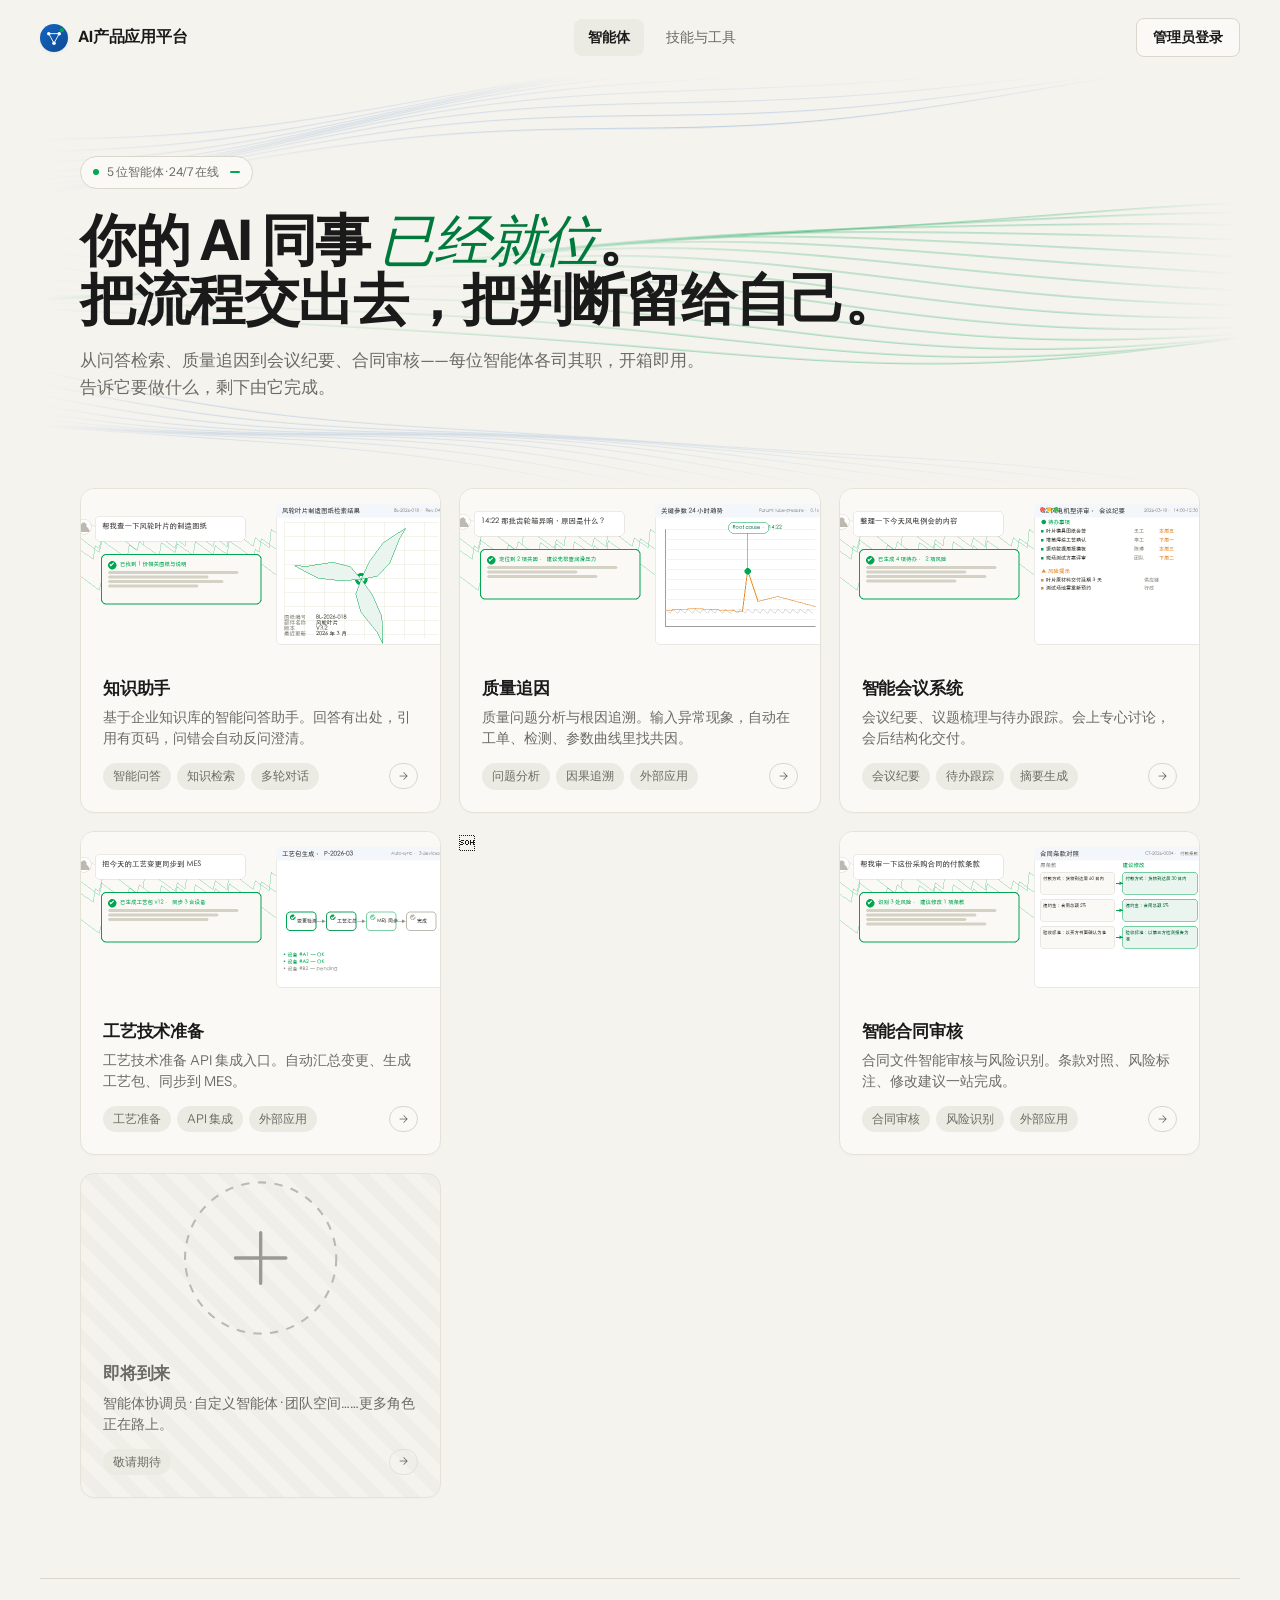
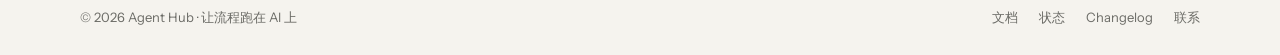
==== commit 2d4844f1: "refactor: replace inline agent illustrations with raster images under assets/agents/" ====
--- a/agent-portal.html
+++ b/agent-portal.html
@@ -1209,7 +1209,16 @@
   background: #f3efe5;
   overflow: hidden;
 }
-.agent-illu svg { width: 100%; height: 100%; display: block; }
+/* Illustrations are loaded as raster images from /assets/agents/.
+   Keep the same visual sizing as the previous inline SVGs. */
+.agent-illu img,
+.agent-illu svg {
+  width: 100%;
+  height: 100%;
+  display: block;
+  object-fit: cover;
+  object-position: center;
+}
 .agent-card.featured .agent-illu { background: #e8eef7; }
 
 .agent-body {
@@ -1434,188 +1443,13 @@
 
   <div class="agents">
 
-    <!-- 1 · 知识助手 (featured) — 语义化插图：提问 + 风轮叶片图纸 + 辅助骨架图 -->
+    <!-- 1 · 知识助手 (featured) — 提问 + 风轮叶片制造图纸检索结果 -->
     <div class="agent-card" onclick="void(0)">
       <div class="agent-illu">
-        <svg viewBox="0 0 400 168" xmlns="http://www.w3.org/2000/svg" preserveAspectRatio="xMidYMid slice">
-          <!-- decorative green lines bg -->
-          <g fill="none" stroke="#00a651" stroke-width="0.7" opacity="0.40">
-            <path d="M0,30 Q100,90 200,70 T400,40"/>
-            <path d="M0,60 Q120,120 220,100 T400,80"/>
-            <path d="M0,90 Q140,150 240,130 T400,120"/>
-          </g>
-
-          <!-- ░░ 左侧：用户提问气泡 ░░ -->
-          <g transform="translate(14,18)">
-            <!-- 用户头像 -->
-            <circle cx="10" cy="10" r="9" fill="#fff" stroke="#d9d6cc" stroke-width="1"/>
-            <path d="M3,17 a7,7 0 0 1 14,0" fill="#bcbab0"/>
-            <circle cx="10" cy="9" r="3" fill="#bcbab0"/>
-            <!-- 提问气泡 -->
-            <g transform="translate(26,2)">
-              <rect width="138" height="36" rx="10" fill="#fff" stroke="#d9d6cc" stroke-width="1"/>
-              <path d="M-2,8 L4,12 L-2,16 Z" fill="#fff" stroke="#d9d6cc" stroke-width="1"/>
-              <!-- 模拟两行文本条 -->
-              <rect x="10" y="10" width="118" height="4" rx="2" fill="#3a3a36"/>
-              <rect x="10" y="20" width="92"  height="4" rx="2" fill="#bcbab0"/>
-              <!-- 真实文本 -->
-              <text x="10" y="8" font-family="InstrumentSans,sans-serif" font-size="7" fill="#8a8a82">帮我查一下风轮叶片</text>
-              <text x="10" y="15" font-family="InstrumentSans,sans-serif" font-size="7" fill="#8a8a82">的制造图纸</text>
-            </g>
-          </g>
-
-          <!-- ░░ 助手回答气泡 ░░ -->
-          <g transform="translate(14,68)">
-            <circle cx="10" cy="10" r="9" fill="#00a651"/>
-            <path d="M7,18 a7,7 0 0 1 14,0" fill="#00733a"/>
-            <circle cx="10" cy="9" r="3" fill="#fff"/>
-            <g transform="translate(26,2)">
-              <rect width="148" height="42" rx="10" fill="#faf9f5" stroke="#00a651" stroke-width="1"/>
-              <circle cx="14" cy="13" r="4" fill="#00a651"/>
-              <path d="M12,13 l1.5,1.5 l3,-3" stroke="#fff" stroke-width="1.2" fill="none"/>
-              <text x="24" y="13" font-family="InstrumentSans,sans-serif" font-size="6.5" fill="#0e6b3d">已找到 1 份相关图纸与说明</text>
-              <!-- 装饰文本条 -->
-              <rect x="10" y="22" width="130" height="3" rx="1.5" fill="#d4d2c5"/>
-              <rect x="10" y="29" width="100" height="3" rx="1.5" fill="#d4d2c5"/>
-              <rect x="10" y="36" width="116" height="3" rx="1.5" fill="#d4d2c5"/>
-            </g>
-          </g>
-
-          <!-- ░░ 中央：风轮叶片设计图纸 ░░ -->
-          <g transform="translate(196,16)">
-            <!-- 图纸边框 -->
-            <rect width="124" height="136" rx="6" fill="#fff" stroke="#d9d6cc" stroke-width="1"/>
-            <!-- 图纸标题栏 -->
-            <rect x="0" y="0" width="124" height="12" rx="6" fill="#f3f6fa"/>
-            <rect x="0" y="6" width="124" height="6" fill="#f3f6fa"/>
-            <rect x="6" y="4" width="42" height="3" rx="1.5" fill="#bcbab0"/>
-            <rect x="6" y="9" width="28" height="2" rx="1"   fill="#e0ddd0"/>
-            <text x="118" y="9" font-family="InstrumentSans,sans-serif" font-size="4.5" fill="#8a8a82" text-anchor="end">WB-2026 · Rev.04</text>
-            <!-- 图纸网格 (淡淡的辅助线) -->
-            <g stroke="#eae7da" stroke-width="0.3" stroke-dasharray="1 1">
-              <line x1="8"   y1="14" x2="8"   y2="118"/>
-              <line x1="62"  y1="14" x2="62"  y2="118"/>
-              <line x1="116" y1="14" x2="116" y2="118"/>
-              <line x1="8"  y1="14"  x2="116" y2="14"/>
-              <line x1="8"  y1="50"  x2="116" y2="50"/>
-              <line x1="8"  y1="84"  x2="116" y2="84"/>
-              <line x1="8"  y1="118" x2="116" y2="118"/>
-            </g>
-
-            <!-- 风轮叶片俯视图 (主图) -->
-            <g transform="translate(62,52)" fill="none" stroke="#1f9f5b" stroke-width="1" stroke-linejoin="round" stroke-linecap="round">
-              <!-- 中心轮毂 -->
-              <circle cx="0" cy="0" r="4" fill="#1f9f5b" stroke="none"/>
-              <circle cx="0" cy="0" r="2" fill="#fff" stroke="none"/>
-              <!-- 三支叶片 -->
-              <path d="M0,0 Q12,-3 18,-16 Q22,-22 22,-26 Q14,-22 6,-12 Q2,-6 0,0 Z" fill="#e9f5ee"/>
-              <g transform="rotate(120)">
-                <path d="M0,0 Q12,-3 18,-16 Q22,-22 22,-26 Q14,-22 6,-12 Q2,-6 0,0 Z" fill="#e9f5ee"/>
-              </g>
-              <g transform="rotate(240)">
-                <path d="M0,0 Q12,-3 18,-16 Q22,-22 22,-26 Q14,-22 6,-12 Q2,-6 0,0 Z" fill="#e9f5ee"/>
-              </g>
-              <!-- 轮廓描边 -->
-              <path d="M0,0 Q12,-3 18,-16 Q22,-22 22,-26 Q14,-22 6,-12 Q2,-6 0,0 Z"/>
-              <g transform="rotate(120)">
-                <path d="M0,0 Q12,-3 18,-16 Q22,-22 22,-26 Q14,-22 6,-12 Q2,-6 0,0 Z"/>
-              </g>
-              <g transform="rotate(240)">
-                <path d="M0,0 Q12,-3 18,-16 Q22,-22 22,-26 Q14,-22 6,-12 Q2,-6 0,0 Z"/>
-              </g>
-              <!-- 叶片刻线 (内部结构示意) -->
-              <g stroke="#7bd0a3" stroke-width="0.5" stroke-dasharray="1.5 1">
-                <path d="M2,-1 Q10,-6 16,-18"/>
-                <g transform="rotate(120)"><path d="M2,-1 Q10,-6 16,-18"/></g>
-                <g transform="rotate(240)"><path d="M2,-1 Q10,-6 16,-18"/></g>
-              </g>
-            </g>
-
-            <!-- 叶片侧视图 (小图，右下) -->
-            <g transform="translate(98,98)" fill="none" stroke="#3a3a36" stroke-width="0.6" stroke-linecap="round" stroke-linejoin="round">
-              <!-- 叶根 -->
-              <circle cx="0" cy="0" r="3" fill="#bcbab0" stroke="#8a8a82"/>
-              <!-- 叶片剖面 -->
-              <path d="M2,-2 Q12,-4 22,-1 Q26,0 22,1 Q12,4 2,2 Z" fill="#f0f8f4"/>
-              <!-- 最大厚度弦线 -->
-              <line x1="6" y1="-3" x2="6" y2="3" stroke="#e58a2a" stroke-width="0.5" stroke-dasharray="1 1"/>
-              <!-- 尺寸标注 -->
-              <line x1="-2" y1="-7" x2="26" y2="-7" stroke="#bcbab0" stroke-width="0.3"/>
-              <line x1="-2" y1="-7" x2="-2" y2="-4" stroke="#bcbab0" stroke-width="0.3"/>
-              <line x1="26" y1="-7" x2="26" y2="-4" stroke="#bcbab0" stroke-width="0.3"/>
-              <text x="12" y="-8" font-family="InstrumentSans,sans-serif" font-size="3.5" fill="#8a8a82" text-anchor="middle">L=860</text>
-            </g>
-
-            <!-- 标注：旋转方向 -->
-            <g transform="translate(28,28)" fill="none" stroke="#1f9f5b" stroke-width="0.6">
-              <path d="M0,0 a8,8 0 1 1 0.01,0" />
-              <path d="M-1,-1 l2,1 l1,-2" stroke-linecap="round"/>
-            </g>
-            <text x="22" y="46" font-family="InstrumentSans,sans-serif" font-size="4.5" fill="#1f9f5b">旋转方向</text>
-
-            <!-- 比例尺 -->
-            <g transform="translate(8,124)">
-              <rect width="20" height="3" fill="#3a3a36"/>
-              <rect x="0" y="0" width="5" height="3" fill="#fff" stroke="#3a3a36" stroke-width="0.3"/>
-              <rect x="10" y="0" width="5" height="3" fill="#fff" stroke="#3a3a36" stroke-width="0.3"/>
-              <text x="22" y="3" font-family="InstrumentSans,sans-serif" font-size="3" fill="#8a8a82">0 — 1m</text>
-            </g>
-          </g>
-
-          <!-- ░░ 右侧：辅助骨架图 (工艺 / 检测 / 文档) ░░ -->
-          <g transform="translate(326,18)">
-            <!-- 骨架图 1: 工艺流程 -->
-            <g transform="translate(0,0)">
-              <rect width="62" height="40" rx="5" fill="#fff" stroke="#d9d6cc" stroke-width="0.8"/>
-              <rect x="4" y="4" width="22" height="3" rx="1" fill="#3a3a36"/>
-              <rect x="4" y="10" width="14" height="2" rx="1" fill="#bcbab0"/>
-              <!-- 工艺节点 -->
-              <g transform="translate(4,18)">
-                <circle cx="6" cy="6" r="3.5" fill="#1f9f5b"/>
-                <path d="M4.5,6 l1,1 l2,-2" stroke="#fff" stroke-width="0.7" fill="none"/>
-                <rect x="13" y="4" width="20" height="2.5" rx="1" fill="#bcbab0"/>
-                <rect x="13" y="8" width="14" height="2" rx="1" fill="#e0ddd0"/>
-              </g>
-              <g transform="translate(4,30)">
-                <circle cx="6" cy="6" r="3.5" fill="#fff" stroke="#1f9f5b" stroke-width="0.7"/>
-                <rect x="13" y="4" width="22" height="2.5" rx="1" fill="#bcbab0"/>
-                <rect x="13" y="8" width="10" height="2" rx="1" fill="#e0ddd0"/>
-              </g>
-            </g>
-
-            <!-- 骨架图 2: 检测数据 -->
-            <g transform="translate(0,46)">
-              <rect width="62" height="40" rx="5" fill="#fff" stroke="#d9d6cc" stroke-width="0.8"/>
-              <rect x="4" y="4" width="14" height="3" rx="1" fill="#3a3a36"/>
-              <!-- mini 折线 -->
-              <g transform="translate(6,12)">
-                <rect width="50" height="22" rx="2" fill="#faf9f5"/>
-                <g stroke="#eae7da" stroke-width="0.3">
-                  <line x1="0" y1="6"  x2="50" y2="6"/>
-                  <line x1="0" y1="12" x2="50" y2="12"/>
-                  <line x1="0" y1="18" x2="50" y2="18"/>
-                </g>
-                <polyline points="2,16 10,12 18,14 26,6 34,10 42,4 48,8" fill="none" stroke="#e58a2a" stroke-width="0.8"/>
-                <circle cx="26" cy="6" r="1.2" fill="#e58a2a"/>
-              </g>
-            </g>
-
-            <!-- 骨架图 3: 文档/规范 -->
-            <g transform="translate(0,92)">
-              <rect width="62" height="40" rx="5" fill="#fff" stroke="#d9d6cc" stroke-width="0.8"/>
-              <rect x="4" y="4" width="18" height="3" rx="1" fill="#3a3a36"/>
-              <!-- 文档图标 -->
-              <g transform="translate(6,14)">
-                <path d="M0,0 h26 v18 h-26 z" fill="#faf9f5" stroke="#bcbab0" stroke-width="0.4"/>
-                <path d="M20,0 l6,6 v12 h-6 z" fill="#f3f6fa" stroke="#bcbab0" stroke-width="0.4"/>
-                <path d="M20,0 v6 h6" fill="none" stroke="#bcbab0" stroke-width="0.4"/>
-                <rect x="3"  y="4"  width="14" height="1.5" rx="0.75" fill="#bcbab0"/>
-                <rect x="3"  y="8"  width="18" height="1.5" rx="0.75" fill="#bcbab0"/>
-                <rect x="3"  y="12" width="12" height="1.5" rx="0.75" fill="#bcbab0"/>
-              </g>
-            </g>
-          </g>
-        </svg>
+        <img src="assets/agents/agent-1-knowledge.png"
+             alt="知识助手 · 帮我查一下风轮叶片的制造图纸"
+             loading="lazy"
+             decoding="async">
       </div>
       <div class="agent-body">
         <div class="agent-title">知识助手</div>
@@ -1637,55 +1471,10 @@
     <!-- 2 · 质量追因 — 语义化插图：折线图 + 根因标注 -->
     <div class="agent-card" onclick="void(0)">
       <div class="agent-illu">
-        <svg viewBox="0 0 400 168" xmlns="http://www.w3.org/2000/svg" preserveAspectRatio="xMidYMid slice">
-          <g fill="none" stroke="#00a651" stroke-width="0.6" opacity="0.3">
-            <path d="M0,140 Q150,60 300,100 T400,80"/>
-            <path d="M0,150 Q150,80 300,110 T400,100"/>
-          </g>
-          <!-- chart card -->
-          <g transform="translate(50,28)">
-            <rect width="220" height="112" rx="10" fill="#faf9f5" stroke="#d9d6cc" stroke-width="1"/>
-            <!-- title bar -->
-            <rect x="14" y="14" width="70" height="6" rx="3" fill="#d9d6cc"/>
-            <rect x="14" y="26" width="40" height="4" rx="2" fill="#e8e5d8"/>
-            <!-- grid -->
-            <g stroke="#eae7da" stroke-width="0.6">
-              <line x1="14" y1="56" x2="206" y2="56"/>
-              <line x1="14" y1="76" x2="206" y2="76"/>
-              <line x1="14" y1="96" x2="206" y2="96"/>
-            </g>
-            <!-- anomaly spike line -->
-            <polyline points="14,84 38,80 62,78 86,82 110,72 134,30 158,40 182,68 206,62" fill="none" stroke="#e58a2a" stroke-width="1.8"/>
-            <!-- baseline -->
-            <polyline points="14,86 38,84 62,85 86,84 110,82 134,80 158,82 182,80 206,79" fill="none" stroke="#bcbab0" stroke-width="1" stroke-dasharray="2 3"/>
-            <!-- root cause marker -->
-            <circle cx="134" cy="30" r="4" fill="#00a651"/>
-            <line x1="134" y1="30" x2="134" y2="14" stroke="#00a651" stroke-width="1"/>
-            <g transform="translate(96,2)">
-              <rect width="76" height="14" rx="7" fill="#fff" stroke="#00a651" stroke-width="1"/>
-              <text x="38" y="10" font-family="InstrumentSans,sans-serif" font-size="8" fill="#0e6b3d" text-anchor="middle">Root cause · 14:22</text>
-            </g>
-          </g>
-          <!-- side panel: incident list -->
-          <g transform="translate(290,46)">
-            <rect width="86" height="78" rx="8" fill="#fff" stroke="#d9d6cc" stroke-width="1"/>
-            <rect x="10" y="12" width="44" height="4" rx="2" fill="#d9d6cc"/>
-            <g transform="translate(10,24)">
-              <circle cx="4" cy="4" r="3" fill="#00a651"/>
-              <rect x="12" y="2" width="56" height="3" rx="1.5" fill="#e8e5d8"/>
-              <rect x="12" y="8" width="40" height="3" rx="1.5" fill="#e8e5d8"/>
-            </g>
-            <g transform="translate(10,42)">
-              <circle cx="4" cy="4" r="3" fill="#e58a2a"/>
-              <rect x="12" y="2" width="56" height="3" rx="1.5" fill="#e8e5d8"/>
-              <rect x="12" y="8" width="48" height="3" rx="1.5" fill="#e8e5d8"/>
-            </g>
-            <g transform="translate(10,60)">
-              <circle cx="4" cy="4" r="3" fill="#bcbab0"/>
-              <rect x="12" y="2" width="44" height="3" rx="1.5" fill="#e8e5d8"/>
-            </g>
-          </g>
-        </svg>
+        <img src="assets/agents/agent-2-quality.png"
+             alt="质量追因 · 14:22 那批齿轮箱异响定位"
+             loading="lazy"
+             decoding="async">
       </div>
       <div class="agent-body">
         <div class="agent-title">质量追因</div>
@@ -1707,70 +1496,10 @@
     <!-- 3 · 智能会议系统 — 语义化插图：会议时间线 + 纪要 -->
     <div class="agent-card" onclick="void(0)">
       <div class="agent-illu">
-        <svg viewBox="0 0 400 168" xmlns="http://www.w3.org/2000/svg" preserveAspectRatio="xMidYMid slice">
-          <g fill="none" stroke="#00a651" stroke-width="0.6" opacity="0.3">
-            <path d="M0,90 Q120,30 240,70 T400,40"/>
-            <path d="M0,120 Q140,80 280,100 T400,90"/>
-          </g>
-          <!-- meeting window -->
-          <g transform="translate(40,22)">
-            <rect width="240" height="124" rx="10" fill="#faf9f5" stroke="#d9d6cc" stroke-width="1"/>
-            <!-- header -->
-            <rect x="0" y="0" width="240" height="26" rx="10" fill="#f3f6fa"/>
-            <rect x="0" y="16" width="240" height="10" fill="#f3f6fa"/>
-            <circle cx="14" cy="13" r="3" fill="#bcbab0"/>
-            <circle cx="24" cy="13" r="3" fill="#bcbab0"/>
-            <circle cx="34" cy="13" r="3" fill="#bcbab0"/>
-            <rect x="100" y="9" width="80" height="8" rx="4" fill="#d9d6cc"/>
-            <!-- participant dots -->
-            <g transform="translate(12,40)">
-              <circle cx="0" cy="0" r="8" fill="#d6f1e2" stroke="#00a651"/>
-              <circle cx="20" cy="0" r="8" fill="#ffe1ee" stroke="#d96aa6"/>
-              <circle cx="40" cy="0" r="8" fill="#e9f0ff" stroke="#3a6ed8"/>
-              <circle cx="60" cy="0" r="8" fill="#efe8ff" stroke="#8b5cf6"/>
-              <text x="76" y="3" font-family="InstrumentSans,sans-serif" font-size="9" fill="#8a8a82">+5 listening</text>
-            </g>
-            <!-- waveform / audio bars -->
-            <g transform="translate(12,60)" stroke="#00a651" stroke-width="2" stroke-linecap="round">
-              <line x1="0" y1="6" x2="0" y2="10"/>
-              <line x1="6" y1="2" x2="6" y2="14"/>
-              <line x1="12" y1="0" x2="12" y2="16"/>
-              <line x1="18" y1="4" x2="18" y2="12"/>
-              <line x1="24" y1="6" x2="24" y2="10"/>
-              <line x1="30" y1="2" x2="30" y2="14"/>
-              <line x1="36" y1="4" x2="36" y2="12"/>
-              <line x1="42" y1="0" x2="42" y2="16"/>
-              <line x1="48" y1="6" x2="48" y2="10"/>
-              <line x1="54" y1="4" x2="54" y2="12"/>
-              <line x1="60" y1="0" x2="60" y2="16"/>
-              <line x1="66" y1="2" x2="66" y2="14"/>
-            </g>
-            <text x="86" y="68" font-family="InstrumentSans,sans-serif" font-size="9" fill="#1a1a1a" font-weight="700">live · 24:18</text>
-            <text x="156" y="68" font-family="InstrumentSans,sans-serif" font-size="9" fill="#00a651" font-weight="700">REC ●</text>
-            <!-- agenda list -->
-            <g transform="translate(12,86)">
-              <rect width="6" height="6" rx="1" fill="#00a651"/>
-              <rect x="12" y="0" width="120" height="5" rx="2.5" fill="#d9d6cc"/>
-              <rect x="12" y="9" width="80" height="4" rx="2" fill="#e8e5d8"/>
-            </g>
-            <g transform="translate(12,108)">
-              <rect width="6" height="6" rx="1" fill="#bcbab0"/>
-              <rect x="12" y="0" width="100" height="5" rx="2.5" fill="#dde3ea"/>
-            </g>
-          </g>
-          <!-- floating minutes chip -->
-          <g transform="translate(296,52)">
-            <rect width="74" height="60" rx="8" fill="#fff" stroke="#d9d6cc" stroke-width="1"/>
-            <rect x="10" y="10" width="36" height="4" rx="2" fill="#00a651"/>
-            <rect x="10" y="20" width="54" height="3" rx="1.5" fill="#e8e5d8"/>
-            <rect x="10" y="27" width="48" height="3" rx="1.5" fill="#e8e5d8"/>
-            <rect x="10" y="34" width="52" height="3" rx="1.5" fill="#e8e5d8"/>
-            <g transform="translate(10,42)">
-              <rect width="50" height="10" rx="5" fill="#dbe9f8"/>
-              <text x="25" y="8" font-family="InstrumentSans,sans-serif" font-size="6" fill="#0e6b3d" text-anchor="middle">5 minutes</text>
-            </g>
-          </g>
-        </svg>
+        <img src="assets/agents/agent-3-meeting.png"
+             alt="智能会议系统 · 整理今天风电例会内容"
+             loading="lazy"
+             decoding="async">
       </div>
       <div class="agent-body">
         <div class="agent-title">智能会议系统</div>
@@ -1789,65 +1518,13 @@
       </div>
     </div>
 
-    <!-- 4 · 工艺技术准备 — 语义化插图：工艺包 + 齿轮 -->
+    <!-- 4 · 工艺技术准备 — 工艺包生成与 MES 同步 -->
     <div class="agent-card" onclick="void(0)">
       <div class="agent-illu">
-        <svg viewBox="0 0 400 168" xmlns="http://www.w3.org/2000/svg" preserveAspectRatio="xMidYMid slice">
-          <g fill="none" stroke="#00a651" stroke-width="0.6" opacity="0.35">
-            <path d="M0,40 Q140,120 280,80 T400,110"/>
-            <path d="M0,60 Q140,140 280,100 T400,130"/>
-          </g>
-          <!-- blueprint card -->
-          <g transform="translate(40,22)">
-            <rect width="220" height="124" rx="8" fill="#faf9f5" stroke="#d9d6cc" stroke-width="1"/>
-            <!-- title bar -->
-            <rect x="14" y="14" width="60" height="6" rx="3" fill="#00a651"/>
-            <rect x="14" y="26" width="40" height="3" rx="1.5" fill="#bcbab0"/>
-            <!-- tab strip -->
-            <g transform="translate(14,42)">
-              <rect width="40" height="14" rx="7" fill="#00a651"/>
-              <text x="20" y="10" font-family="InstrumentSans,sans-serif" font-size="7" fill="#fff" text-anchor="middle">工艺包</text>
-              <rect x="46" y="0" width="40" height="14" rx="7" fill="none" stroke="#d9d6cc"/>
-              <text x="66" y="10" font-family="InstrumentSans,sans-serif" font-size="7" fill="#8a8a82" text-anchor="middle">参数表</text>
-              <rect x="92" y="0" width="40" height="14" rx="7" fill="none" stroke="#d9d6cc"/>
-              <text x="112" y="10" font-family="InstrumentSans,sans-serif" font-size="7" fill="#8a8a82" text-anchor="middle">BOM</text>
-            </g>
-            <!-- gear -->
-            <g transform="translate(40,80)" stroke="#00a651" stroke-width="1.4" fill="#fff">
-              <circle cx="0" cy="0" r="16"/>
-              <circle cx="0" cy="0" r="6"/>
-              <g>
-                <rect x="-2" y="-22" width="4" height="6"/>
-                <rect x="-2" y="16" width="4" height="6"/>
-                <rect x="-22" y="-2" width="6" height="4"/>
-                <rect x="16" y="-2" width="6" height="4"/>
-                <rect x="-2" y="-22" width="4" height="6" transform="rotate(45)"/>
-                <rect x="-2" y="-22" width="4" height="6" transform="rotate(90)"/>
-                <rect x="-2" y="-22" width="4" height="6" transform="rotate(135)"/>
-              </g>
-            </g>
-            <!-- spec rows -->
-            <g transform="translate(74,72)">
-              <rect width="120" height="4" rx="2" fill="#d9d6cc"/>
-              <rect y="10" width="100" height="4" rx="2" fill="#e8e5d8"/>
-              <rect y="20" width="110" height="4" rx="2" fill="#e8e5d8"/>
-              <g transform="translate(0,32)">
-                <rect width="60" height="14" rx="7" fill="#dbe9f8"/>
-                <text x="30" y="10" font-family="InstrumentSans,sans-serif" font-size="7" fill="#0e6b3d" text-anchor="middle">v2.4 ready</text>
-                <rect x="66" y="0" width="54" height="14" rx="7" fill="none" stroke="#d9d6cc"/>
-                <text x="93" y="10" font-family="InstrumentSans,sans-serif" font-size="7" fill="#8a8a82" text-anchor="middle">→ MES</text>
-              </g>
-            </g>
-          </g>
-          <!-- connector -->
-          <path d="M270,84 C290,84 296,84 314,84" stroke="#00a651" stroke-width="1.2" fill="none" stroke-dasharray="2 3"/>
-          <!-- API node -->
-          <g transform="translate(310,68)">
-            <rect width="56" height="34" rx="6" fill="#fff" stroke="#00a651" stroke-width="1.2"/>
-            <text x="28" y="14" font-family="InstrumentSans,sans-serif" font-size="8" fill="#1a1a1a" text-anchor="middle" font-weight="700">API</text>
-            <text x="28" y="25" font-family="InstrumentSans,sans-serif" font-size="6" fill="#8a8a82" text-anchor="middle">sync · ok</text>
-          </g>
-        </svg>
+        <img src="assets/agents/agent-4-mes.png"
+             alt="工艺技术准备 · 把今天的工艺变更同步到 MES"
+             loading="lazy"
+             decoding="async">
       </div>
       <div class="agent-body">
         <div class="agent-title">工艺技术准备</div>
@@ -1866,66 +1543,13 @@
       </div>
     </div>
 
-    <!-- 5 · 智能合同审核 — 语义化插图：合同文档 + 高亮标注 -->
+    <!-- 5 · 智能合同审核 — 合同条款对照与风险标注 -->
     <div class="agent-card" onclick="void(0)">
       <div class="agent-illu">
-        <svg viewBox="0 0 400 168" xmlns="http://www.w3.org/2000/svg" preserveAspectRatio="xMidYMid slice">
-          <g fill="none" stroke="#00a651" stroke-width="0.6" opacity="0.3">
-            <path d="M0,80 Q120,20 240,60 T400,40"/>
-            <path d="M0,110 Q140,70 280,90 T400,80"/>
-          </g>
-          <!-- contract doc -->
-          <g transform="translate(46,18)">
-            <!-- shadow doc -->
-            <rect x="6" y="6" width="160" height="128" rx="6" fill="#e8e5d8"/>
-            <rect width="160" height="128" rx="6" fill="#faf9f5" stroke="#d9d6cc" stroke-width="1"/>
-            <!-- doc title -->
-            <rect x="14" y="14" width="80" height="6" rx="3" fill="#1a1a1a"/>
-            <rect x="14" y="24" width="50" height="3" rx="1.5" fill="#bcbab0"/>
-            <!-- paragraphs -->
-            <g transform="translate(14,38)">
-              <rect width="130" height="3" rx="1.5" fill="#d9d6cc"/>
-              <rect y="7" width="120" height="3" rx="1.5" fill="#d9d6cc"/>
-              <rect y="14" width="124" height="3" rx="1.5" fill="#d9d6cc"/>
-              <!-- highlighted clause -->
-              <rect y="24" width="100" height="9" rx="2" fill="#ffe1ee"/>
-              <rect width="100" height="3" rx="1.5" y="24" fill="#d96aa6" opacity="0.45"/>
-              <rect x="106" y="24" width="30" height="3" rx="1.5" fill="#d9d6cc"/>
-              <rect y="31" width="120" height="3" rx="1.5" fill="#d9d6cc"/>
-              <rect y="40" width="128" height="3" rx="1.5" fill="#d9d6cc"/>
-              <rect y="47" width="110" height="3" rx="1.5" fill="#d9d6cc"/>
-              <!-- risk highlight -->
-              <rect y="58" width="80" height="9" rx="2" fill="#fff1d6"/>
-              <rect width="80" height="3" rx="1.5" y="58" fill="#e58a2a" opacity="0.45"/>
-              <rect x="86" y="58" width="40" height="3" rx="1.5" fill="#d9d6cc"/>
-              <rect y="65" width="120" height="3" rx="1.5" fill="#d9d6cc"/>
-              <rect y="74" width="100" height="3" rx="1.5" fill="#d9d6cc"/>
-            </g>
-            <!-- signature -->
-            <rect x="14" y="118" width="60" height="2" rx="1" fill="#bcbab0"/>
-          </g>
-          <!-- risk panel -->
-          <g transform="translate(230,30)">
-            <rect width="140" height="110" rx="8" fill="#fff" stroke="#d9d6cc" stroke-width="1"/>
-            <rect x="14" y="14" width="60" height="5" rx="2.5" fill="#1a1a1a"/>
-            <rect x="14" y="24" width="40" height="3" rx="1.5" fill="#bcbab0"/>
-            <!-- risk item -->
-            <g transform="translate(14,40)">
-              <circle cx="4" cy="4" r="4" fill="#e58a2a"/>
-              <rect x="14" y="2" width="90" height="3" rx="1.5" fill="#d9d6cc"/>
-              <rect x="14" y="9" width="74" height="3" rx="1.5" fill="#e8e5d8"/>
-            </g>
-            <g transform="translate(14,62)">
-              <circle cx="4" cy="4" r="4" fill="#d96aa6"/>
-              <rect x="14" y="2" width="80" height="3" rx="1.5" fill="#d9d6cc"/>
-              <rect x="14" y="9" width="64" height="3" rx="1.5" fill="#e8e5d8"/>
-            </g>
-            <g transform="translate(14,84)">
-              <circle cx="4" cy="4" r="4" fill="#00a651"/>
-              <rect x="14" y="2" width="84" height="3" rx="1.5" fill="#d9d6cc"/>
-            </g>
-          </g>
-        </svg>
+        <img src="assets/agents/agent-5-contract.png"
+             alt="智能合同审核 · 帮我审一下这份采购合同的付款条款"
+             loading="lazy"
+             decoding="async">
       </div>
       <div class="agent-body">
         <div class="agent-title">智能合同审核</div>
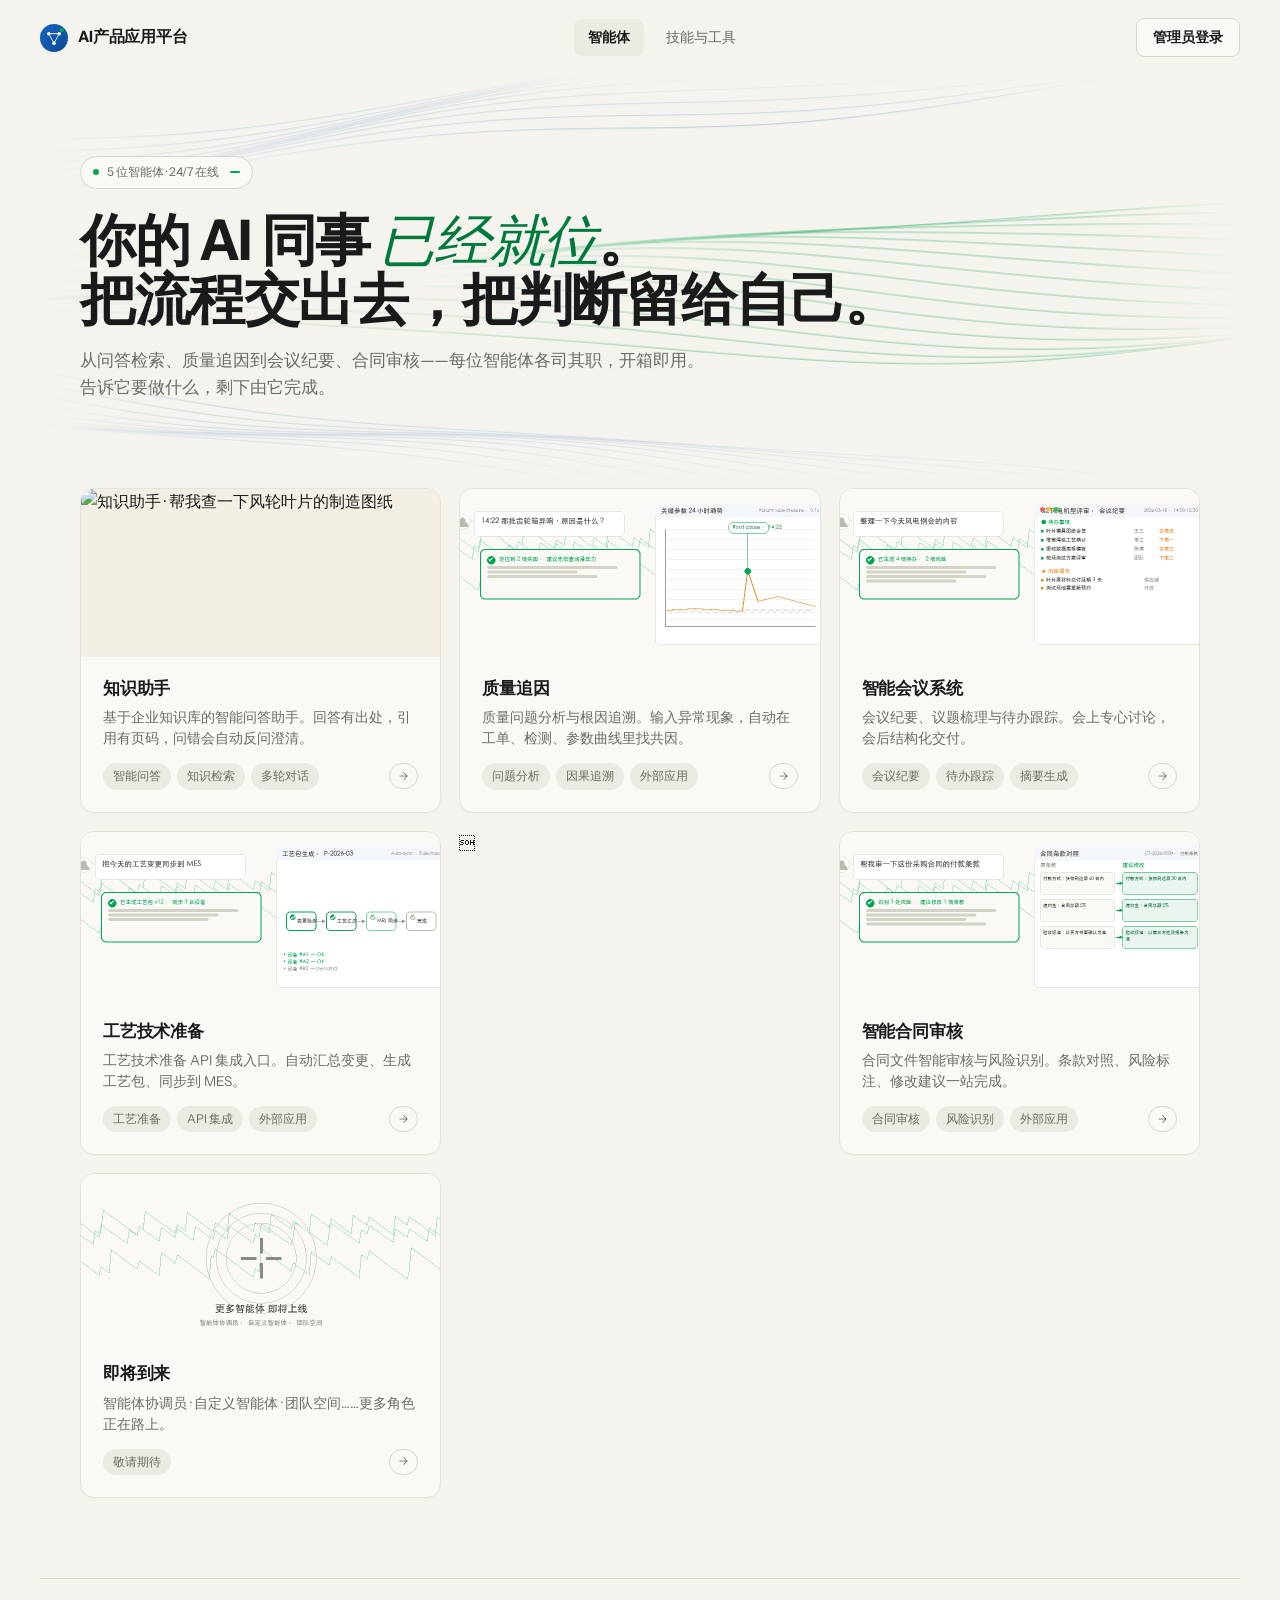
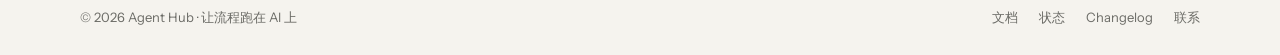
==== commit 2b08fd1d: "fix: card layout — replace 'coming soon' mini-svg with a full 800x336 illustration matching the othe" ====
--- a/agent-portal.html
+++ b/agent-portal.html
@@ -1569,21 +1569,21 @@
     </div>
 
     <!-- 6 · 即将到来 (placeholder) -->
-    <div class="agent-card" onclick="void(0)" style="background: repeating-linear-gradient(45deg, transparent, transparent 12px, rgba(0,0,0,.02) 12px, rgba(0,0,0,.02) 24px);">
-      <div class="agent-illu" style="background: transparent; border-bottom: none; display:flex; align-items:center; justify-content:center;">
-        <svg viewBox="0 0 80 80" width="64" height="64">
-          <circle cx="40" cy="40" r="36" fill="none" stroke="#bcbab0" stroke-width="1" stroke-dasharray="4 4"/>
-          <path d="M40 28 L40 52 M28 40 L52 40" stroke="#9a9a93" stroke-width="1.6" stroke-linecap="round"/>
-        </svg>
+    <div class="agent-card" onclick="void(0)">
+      <div class="agent-illu">
+        <img src="assets/agents/agent-6-coming-soon.png"
+             alt="更多智能体 · 敬请期待"
+             loading="lazy"
+             decoding="async">
       </div>
       <div class="agent-body">
-        <div class="agent-title" style="color: var(--muted);">即将到来</div>
+        <div class="agent-title">即将到来</div>
         <p class="agent-desc">智能体协调员 · 自定义智能体 · 团队空间……更多角色正在路上。</p>
         <div class="agent-bottom">
           <div class="agent-tags">
             <span class="agent-tag">敬请期待</span>
           </div>
-          <span class="agent-arrow" style="border-color: var(--rule-soft);">
+          <span class="agent-arrow">
             <span class="arr-label">敬请期待</span>
             <span class="arr-icon">→</span>
           </span>
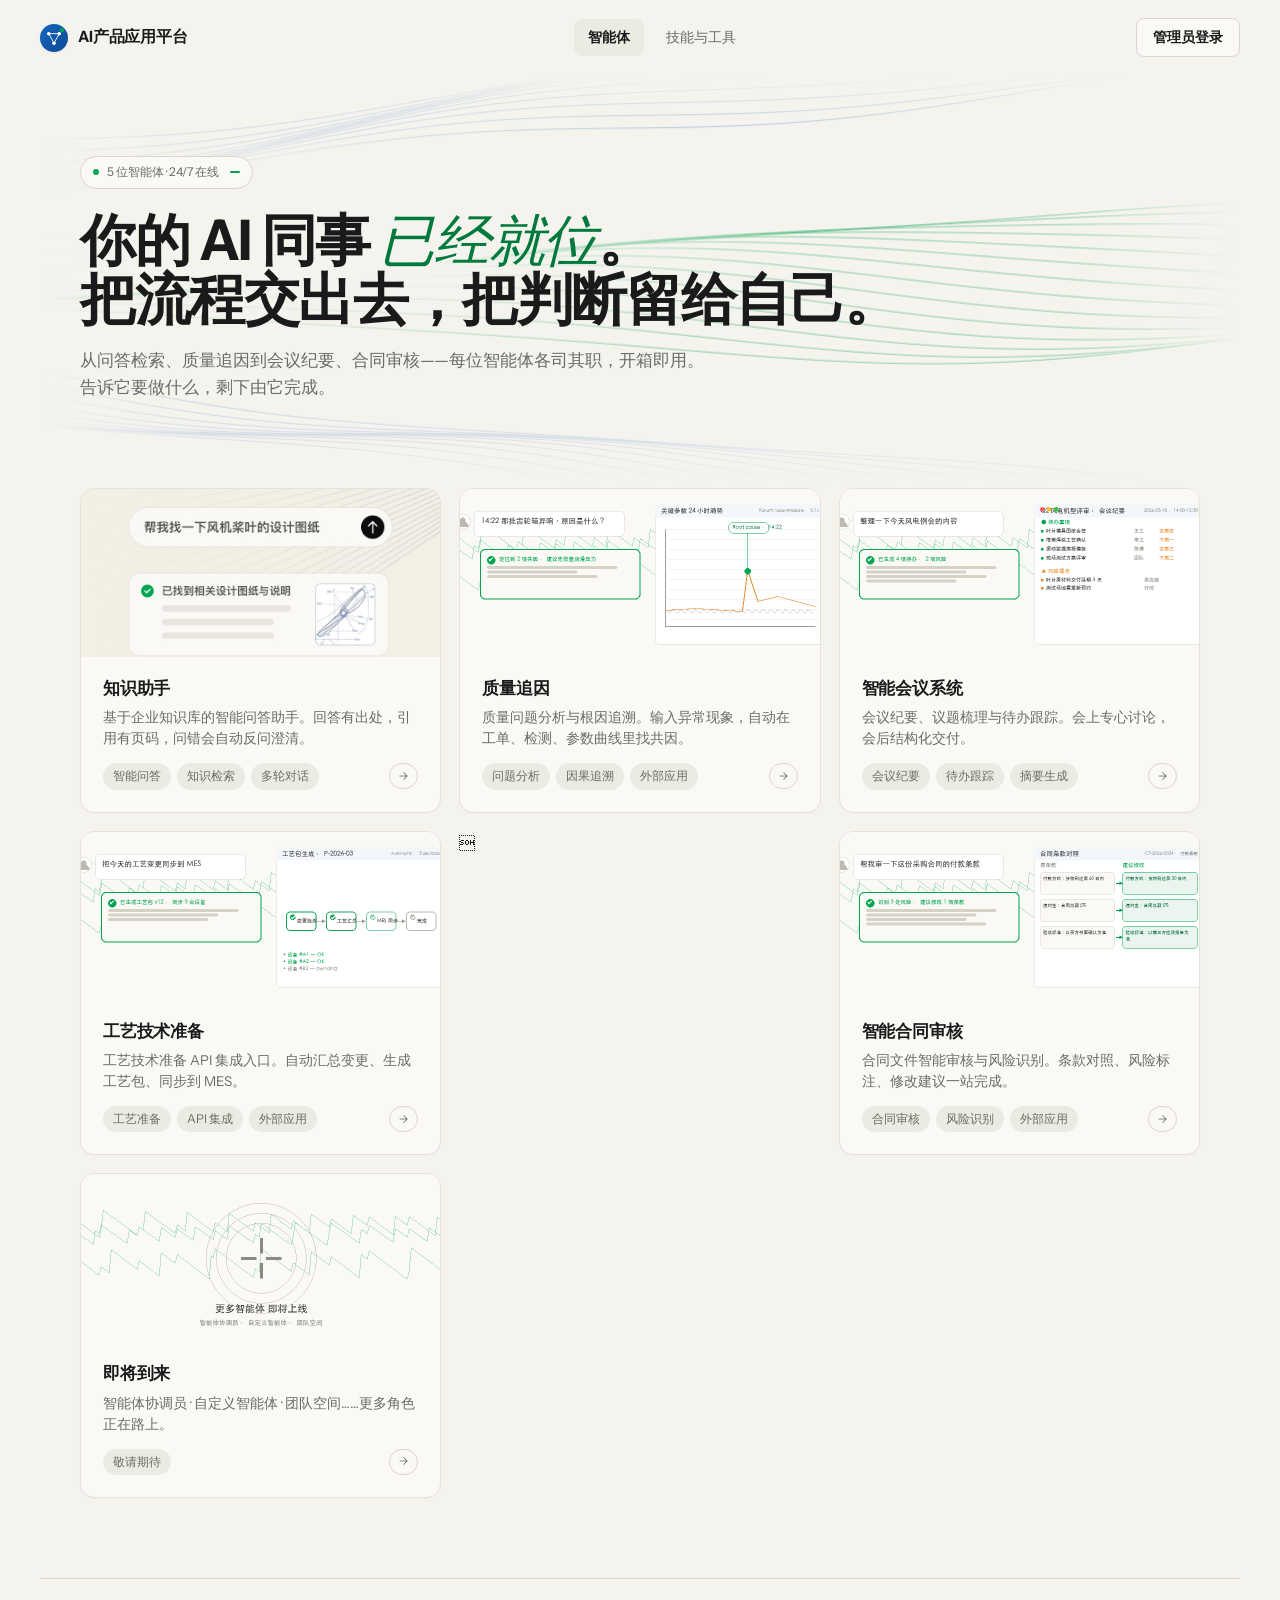
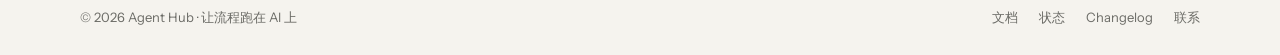
==== commit 34a5a949: "fix: agent-1 img src uses .jpg (matches file in assets/agents/)" ====
--- a/agent-portal.html
+++ b/agent-portal.html
@@ -1446,7 +1446,7 @@
     <!-- 1 · 知识助手 (featured) — 提问 + 风轮叶片制造图纸检索结果 -->
     <div class="agent-card" onclick="void(0)">
       <div class="agent-illu">
-        <img src="assets/agents/agent-1-knowledge.png"
+        <img src="assets/agents/agent-1-knowledge.jpg"
              alt="知识助手 · 帮我查一下风轮叶片的制造图纸"
              loading="lazy"
              decoding="async">
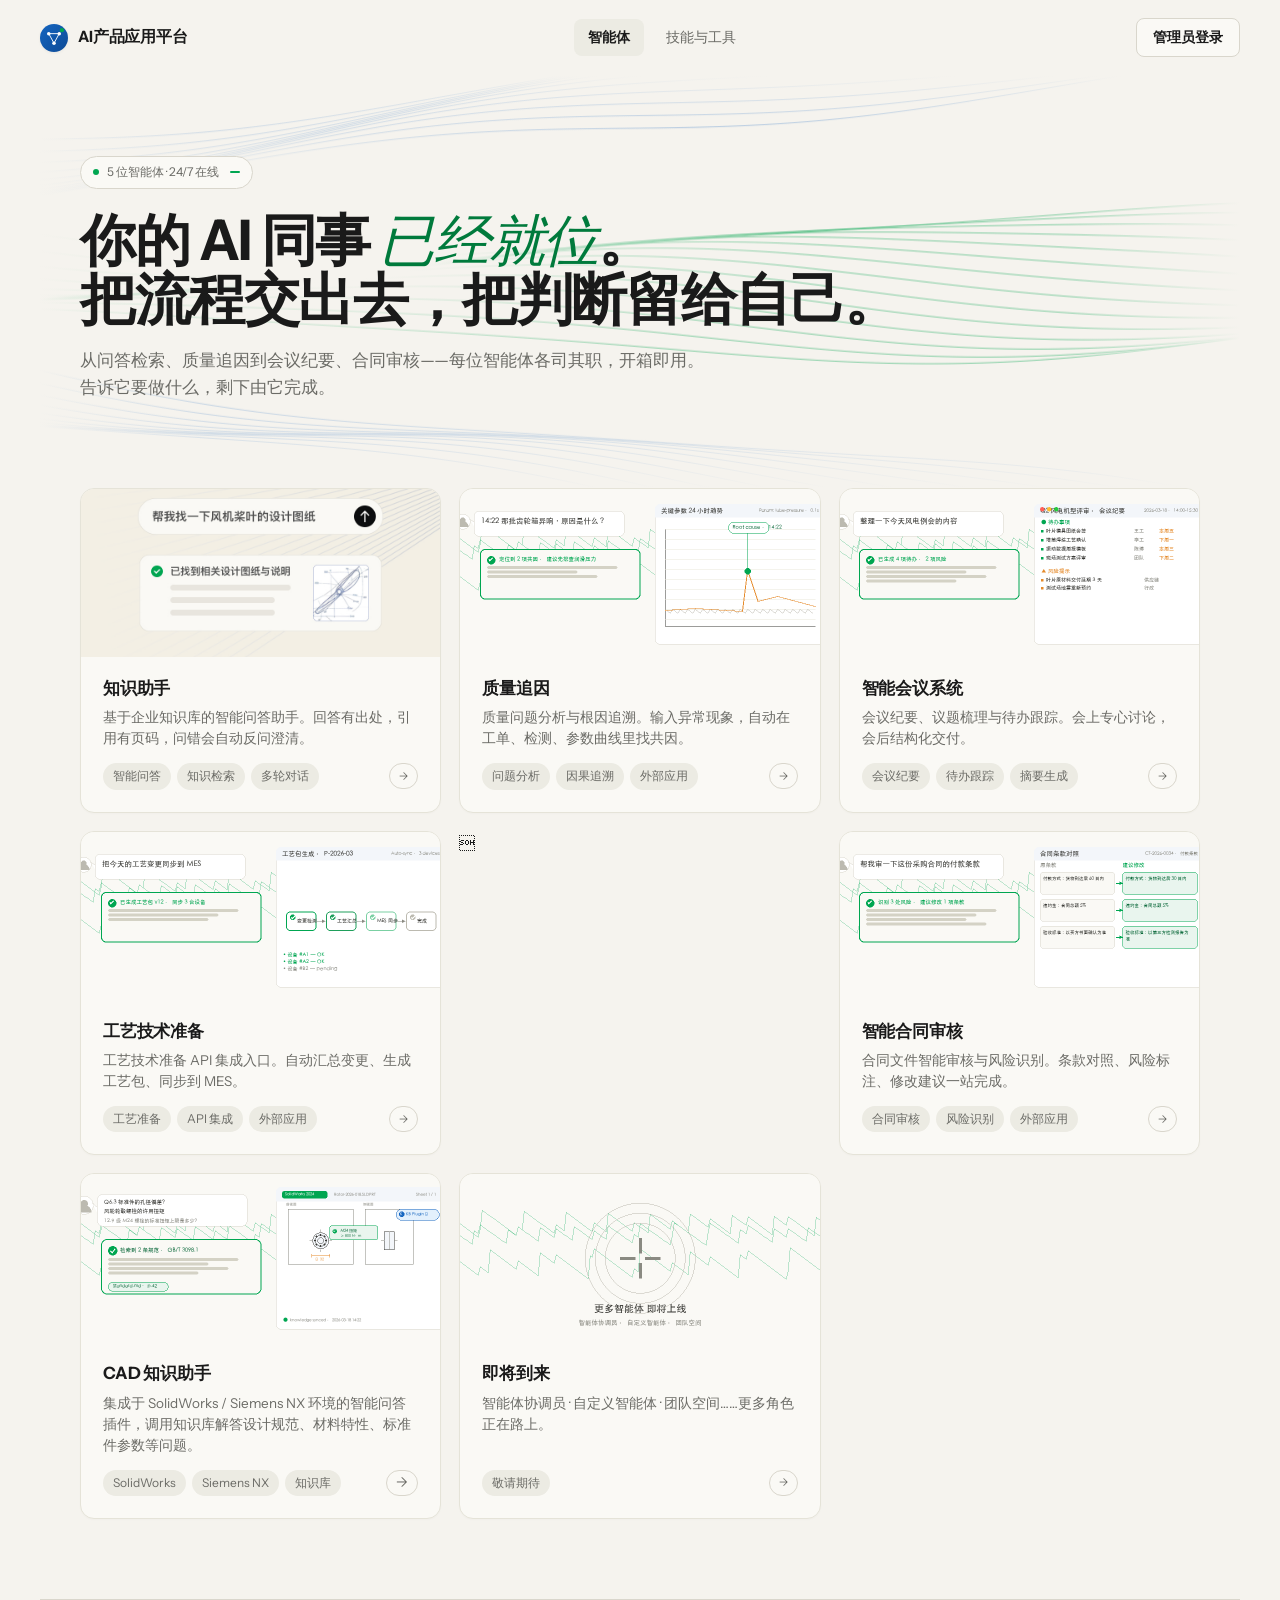
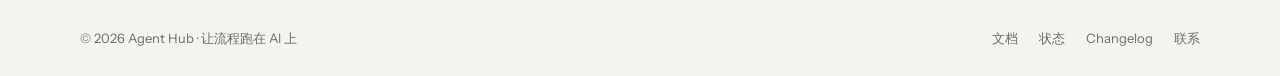
==== commit 21b3fab0: "feat: CAD 知识助手 card + detail modal (SolidWorks / Siemens NX plugins, env table, download buttons)" ====
--- a/agent-portal.html
+++ b/agent-portal.html
@@ -752,6 +752,225 @@
 .admin-login-panel.is-success .admin-login-head .admin-login-mark {
   background: rgba(0, 166, 81, 0.10);
   color: var(--accent);
+}
+
+/* ==========================================================================
+   CAD Knowledge Assistant · Detail Modal
+   ========================================================================== */
+.cad-detail-panel {
+  width: 720px;
+  max-width: 100%;
+  max-height: calc(100vh - 80px);
+  padding: 32px 36px 28px;
+  display: flex;
+  flex-direction: column;
+}
+.cad-detail-head {
+  display: flex;
+  align-items: flex-start;
+  gap: 16px;
+  padding-bottom: 20px;
+  border-bottom: 1px solid var(--rule);
+  margin-bottom: 20px;
+}
+.cad-detail-mark {
+  width: 48px; height: 48px;
+  flex: 0 0 48px;
+  border-radius: 12px;
+  background: var(--brand-soft);
+  color: var(--brand);
+  display: inline-flex;
+  align-items: center;
+  justify-content: center;
+}
+.cad-detail-mark svg { width: 24px; height: 24px; }
+.cad-detail-head-text { flex: 1 1 auto; min-width: 0; }
+.cad-detail-head-text h3 {
+  font-family: 'InstrumentSans', sans-serif;
+  font-size: 18px;
+  font-weight: 700;
+  margin: 0 0 6px;
+  color: var(--ink);
+}
+.cad-detail-head-text p {
+  margin: 0;
+  font-size: 12.5px;
+  color: var(--muted);
+  line-height: 1.5;
+}
+.cad-detail-body {
+  overflow-y: auto;
+  overflow-x: hidden;
+  flex: 1 1 auto;
+  /* Reserve room so scrollbar sits inside */
+  padding-right: 4px;
+}
+/* Section */
+.cad-section { margin-bottom: 26px; }
+.cad-section:last-child { margin-bottom: 0; }
+.cad-section-title {
+  display: flex;
+  align-items: center;
+  gap: 10px;
+  font-family: 'InstrumentSans', sans-serif;
+  font-size: 14px;
+  font-weight: 700;
+  color: var(--ink);
+  margin: 0 0 10px;
+}
+.cad-section-num {
+  display: inline-flex;
+  align-items: center;
+  justify-content: center;
+  width: 26px; height: 20px;
+  border-radius: 5px;
+  background: var(--bg2);
+  color: var(--ink2);
+  font-size: 11px;
+  font-weight: 700;
+  font-family: 'SF Mono', Menlo, Consolas, monospace;
+  letter-spacing: 0.5px;
+}
+.cad-section-text {
+  font-size: 13px;
+  line-height: 1.7;
+  color: var(--ink2);
+  margin: 0 0 12px;
+}
+.cad-section-list {
+  margin: 0 0 14px;
+  padding-left: 20px;
+  font-size: 12.5px;
+  line-height: 1.75;
+  color: var(--ink2);
+}
+.cad-section-list li { margin-bottom: 6px; }
+.cad-section-list li::marker { color: var(--muted); font-weight: 600; }
+/* inline code in paragraph */
+.cad-inline-code {
+  display: inline-block;
+  padding: 1px 6px;
+  border-radius: 4px;
+  background: var(--bg2);
+  color: var(--ink);
+  font-family: 'SF Mono', Menlo, Consolas, monospace;
+  font-size: 11.5px;
+  border: 1px solid var(--rule);
+}
+/* Table */
+.cad-table-wrap {
+  margin: 8px 0 14px;
+  border: 1px solid var(--rule);
+  border-radius: 8px;
+  overflow: hidden;
+  background: var(--surface);
+}
+.cad-table {
+  width: 100%;
+  border-collapse: collapse;
+  font-size: 12.5px;
+}
+.cad-table thead th {
+  text-align: left;
+  background: var(--bg2);
+  color: var(--ink);
+  font-weight: 600;
+  padding: 9px 14px;
+  border-bottom: 1px solid var(--rule);
+  font-size: 12px;
+}
+.cad-table tbody td {
+  padding: 9px 14px;
+  border-bottom: 1px solid var(--rule);
+  color: var(--ink2);
+  vertical-align: top;
+  line-height: 1.5;
+}
+.cad-table tbody tr:last-child td { border-bottom: none; }
+.cad-table tbody tr:hover { background: var(--bg); }
+.cad-table-key {
+  font-weight: 600;
+  color: var(--ink);
+  width: 220px;
+  white-space: nowrap;
+}
+/* Downloads */
+.cad-downloads {
+  display: grid;
+  grid-template-columns: 1fr 1fr;
+  gap: 12px;
+  margin-top: 4px;
+}
+.cad-download {
+  display: flex;
+  align-items: center;
+  gap: 12px;
+  padding: 14px;
+  background: var(--surface);
+  border: 1px solid var(--rule);
+  border-radius: 10px;
+  text-decoration: none;
+  color: var(--ink);
+  transition:
+    border-color .15s ease,
+    box-shadow .15s ease,
+    transform .12s ease;
+}
+.cad-download:hover {
+  border-color: var(--brand);
+  box-shadow: 0 6px 16px -6px rgba(21, 101, 192, .18);
+  transform: translateY(-1px);
+}
+.cad-download-icon {
+  width: 38px; height: 38px;
+  flex: 0 0 38px;
+  border-radius: 8px;
+  background: var(--brand-soft);
+  color: var(--brand);
+  display: inline-flex;
+  align-items: center;
+  justify-content: center;
+}
+.cad-download-icon--alt {
+  background: rgba(229, 138, 42, .12);
+  color: var(--orange, #e58a2a);
+}
+.cad-download-icon svg { width: 18px; height: 18px; }
+.cad-download-meta { flex: 1 1 auto; min-width: 0; }
+.cad-download-name {
+  font-size: 13px;
+  font-weight: 600;
+  color: var(--ink);
+  line-height: 1.3;
+  margin-bottom: 3px;
+}
+.cad-download-sub {
+  font-family: 'SF Mono', Menlo, Consolas, monospace;
+  font-size: 10.5px;
+  color: var(--muted);
+  word-break: break-all;
+  line-height: 1.3;
+}
+.cad-download-cta {
+  flex: 0 0 auto;
+  padding: 6px 12px;
+  border-radius: 6px;
+  background: var(--ink);
+  color: var(--surface);
+  font-size: 12px;
+  font-weight: 600;
+}
+.cad-download:hover .cad-download-cta {
+  background: var(--brand);
+}
+/* CAD card itself: tiny visual hint to differentiate from "立即体验" */
+#agent-card-cad .agent-arrow .arr-icon { font-size: 14px; }
+
+/* Responsive */
+@media (max-width: 600px) {
+  .cad-detail-panel { padding: 24px 18px 20px; }
+  .cad-downloads { grid-template-columns: 1fr; }
+  .cad-table-key { width: 140px; }
 }
 
 /* ---- Skill detail modal ---- */
@@ -1568,7 +1787,32 @@
       </div>
     </div>
 
-    <!-- 6 · 即将到来 (placeholder) -->
+    <!-- 6 · CAD 知识助手 — 在 SolidWorks/Siemens NX 中调用知识库 -->
+    <div class="agent-card" id="agent-card-cad" data-action="cad-detail">
+      <div class="agent-illu">
+        <img src="assets/agents/agent-7-cad.png"
+             alt="CAD 知识助手 · 在 SolidWorks / Siemens NX 中调用知识库"
+             loading="lazy"
+             decoding="async">
+      </div>
+      <div class="agent-body">
+        <div class="agent-title">CAD 知识助手</div>
+        <p class="agent-desc">集成于 SolidWorks / Siemens NX 环境的智能问答插件，调用知识库解答设计规范、材料特性、标准件参数等问题。</p>
+        <div class="agent-bottom">
+          <div class="agent-tags">
+            <span class="agent-tag">SolidWorks</span>
+            <span class="agent-tag">Siemens NX</span>
+            <span class="agent-tag">知识库</span>
+          </div>
+          <span class="agent-arrow">
+            <span class="arr-label">查看详情</span>
+            <span class="arr-icon">→</span>
+          </span>
+        </div>
+      </div>
+    </div>
+
+    <!-- 7 · 即将到来 (placeholder) -->
     <div class="agent-card" onclick="void(0)">
       <div class="agent-illu">
         <img src="assets/agents/agent-6-coming-soon.png"
@@ -1766,6 +2010,131 @@
           </button>
         </div>
       </div>
+    </div>
+  </div>
+</div>
+
+<!-- ░░ CAD 知识助手 · 详情弹窗 ░░ -->
+<div class="modal" id="cad-detail-modal" aria-hidden="true" role="dialog" aria-labelledby="cad-detail-title">
+  <div class="modal-mask" data-modal-close></div>
+  <div class="modal-panel cad-detail-panel">
+    <button class="modal-close" data-modal-close aria-label="关闭">
+      <svg viewBox="0 0 24 24" fill="none" stroke="currentColor" stroke-width="2" stroke-linecap="round">
+        <path d="M6 6l12 12M18 6L6 18"/>
+      </svg>
+    </button>
+
+    <header class="cad-detail-head">
+      <div class="cad-detail-mark" aria-hidden="true">
+        <svg viewBox="0 0 24 24" fill="none" stroke="currentColor" stroke-width="1.8" stroke-linecap="round" stroke-linejoin="round">
+          <rect x="3" y="3" width="18" height="18" rx="2"/>
+          <path d="M3 9h18M9 3v18M9 13h6M9 17h6"/>
+        </svg>
+      </div>
+      <div class="cad-detail-head-text">
+        <h3 id="cad-detail-title">CAD 知识助手 · 插件详情</h3>
+        <p>集成在 SolidWorks / Siemens NX 中的 AI 智能问答插件，连接后台知识库管理系统</p>
+      </div>
+    </header>
+
+    <div class="cad-detail-body">
+
+      <!-- ░ 简介 ░ -->
+      <section class="cad-section">
+        <h4 class="cad-section-title"><span class="cad-section-num">01</span>简介</h4>
+        <p class="cad-section-text">
+          一款集成在 SolidWorks / Siemens NX 环境中的 AI 智能问答插件。能够连接后台知识库管理系统，提供知识问答功能，帮助设计工程师快速查询设计规范、材料特性、标准件参数等专业知识，提高设计效率。
+        </p>
+      </section>
+
+      <!-- ░ 使用说明 ░ -->
+      <section class="cad-section">
+        <h4 class="cad-section-title"><span class="cad-section-num">02</span>使用说明</h4>
+        <p class="cad-section-text">
+          在使用 CAD 知识助手前，请仔细阅读以下说明：
+        </p>
+
+        <ol class="cad-section-list">
+          <li>本插件集成于 SolidWorks / Siemens NX 环境中，基于接入的知识库内容提供智能问答服务，支持快速查询设计规范、材料特性、标准件参数等专业知识，服务范围以实际入库内容为准。</li>
+          <li>所有回答内容均取自授权知识库，不进行无依据自由生成；每条回答均关联对应知识出处，可随时查阅原始内容核验信息准确性。</li>
+          <li>您可使用自然语言直接提问，提问越精准、限定范围越清晰，回答的匹配度与准确性越高；若未检索到匹配内容，系统将明确告知无结果。</li>
+          <li>系统将按账号权限匹配对应知识范围，请您遵守企业信息安全管理规定，规范使用与传播相关知识内容。</li>
+          <li>在安装前，请确保您的计算机满足以下运行环境：</li>
+        </ol>
+
+        <!-- 环境要求表格 -->
+        <div class="cad-table-wrap">
+          <table class="cad-table">
+            <thead>
+              <tr>
+                <th>环境</th>
+                <th>所需版本</th>
+              </tr>
+            </thead>
+            <tbody>
+              <tr>
+                <td class="cad-table-key">操作系统</td>
+                <td>Windows 10 / Windows 11</td>
+              </tr>
+              <tr>
+                <td class="cad-table-key">SolidWorks / Siemens NX</td>
+                <td>SolidWorks 2020 及以上（64 位）/ Siemens NX 2506 及以上（64 位）</td>
+              </tr>
+              <tr>
+                <td class="cad-table-key">.NET Framework</td>
+                <td>4.7.2 或更高版本</td>
+              </tr>
+              <tr>
+                <td class="cad-table-key">WebView2</td>
+                <td>Microsoft Edge WebView2 Runtime（最新版）</td>
+              </tr>
+              <tr>
+                <td class="cad-table-key">网络</td>
+                <td>需要网络连接，支持访问企业局域网及互联网服务</td>
+              </tr>
+            </tbody>
+          </table>
+        </div>
+
+        <ol class="cad-section-list" start="6">
+          <li>配置服务域名为：<code class="cad-inline-code">10.89.33.80:17000</code>，账号及密码与 AI 知识助手账号密码相同。</li>
+        </ol>
+      </section>
+
+      <!-- ░ 下载 ░ -->
+      <section class="cad-section">
+        <h4 class="cad-section-title"><span class="cad-section-num">03</span>下载插件</h4>
+        <p class="cad-section-text">请根据您使用的 CAD 软件选择对应版本下载安装：</p>
+        <div class="cad-downloads">
+          <a class="cad-download" href="http://10.89.33.80:17000/downloads/SolidWorks-KB-Plugin.zip" target="_blank" rel="noopener">
+            <div class="cad-download-icon" aria-hidden="true">
+              <svg viewBox="0 0 24 24" fill="none" stroke="currentColor" stroke-width="1.8" stroke-linecap="round" stroke-linejoin="round">
+                <path d="M12 3v12m0 0l-4-4m4 4l4-4"/>
+                <path d="M4 17v2a2 2 0 002 2h12a2 2 0 002-2v-2"/>
+              </svg>
+            </div>
+            <div class="cad-download-meta">
+              <div class="cad-download-name">SolidWorks 知识助手插件</div>
+              <div class="cad-download-sub">SolidWorks-KB-Plugin.zip</div>
+            </div>
+            <span class="cad-download-cta">下载</span>
+          </a>
+          <a class="cad-download" href="http://10.89.33.80:17000/downloads/Siemens-NX-KB-Plugin.zip" target="_blank" rel="noopener">
+            <div class="cad-download-icon cad-download-icon--alt" aria-hidden="true">
+              <svg viewBox="0 0 24 24" fill="none" stroke="currentColor" stroke-width="1.8" stroke-linecap="round" stroke-linejoin="round">
+                <path d="M12 3v12m0 0l-4-4m4 4l4-4"/>
+                <path d="M4 17v2a2 2 0 002 2h12a2 2 0 002-2v-2"/>
+              </svg>
+            </div>
+            <div class="cad-download-meta">
+              <div class="cad-download-name">Siemens NX 知识助手插件</div>
+              <div class="cad-download-sub">Siemens-NX-KB-Plugin.zip</div>
+            </div>
+            <span class="cad-download-cta">下载</span>
+          </a>
+        </div>
+      </section>
+
     </div>
   </div>
 </div>
@@ -2340,20 +2709,51 @@
     cm.body.scrollTop = cm.body.scrollHeight;
   }
 
-  /* Generic modal close (works for both) */
+  /* Generic modal close (works for all 3) */
   document.querySelectorAll('[data-modal-close]').forEach(el => {
     el.addEventListener('click', () => {
       closeSkillModal();
       closeChatModal();
+      closeCadDetailModal();
     });
   });
-  /* ESC closes any open modal */
+  /* ESC closes any open modal (priority: chat > skill > cad) */
   window.addEventListener('keydown', e => {
     if (e.key === 'Escape') {
       if (cm.root.classList.contains('is-open')) closeChatModal();
       else if (sm.root.classList.contains('is-open')) closeSkillModal();
+      else if (cdm.root.classList.contains('is-open')) closeCadDetailModal();
     }
   });
+
+  /* =====================================================================
+   * CAD Knowledge Assistant · detail modal
+   * Same pattern as `sm` and `cm` — class `is-open` toggles visibility.
+   * ===================================================================== */
+  const cdm = {
+    root: document.getElementById('cad-detail-modal')
+  };
+  function openCadDetailModal() {
+    cdm.root.classList.add('is-open');
+    cdm.root.setAttribute('aria-hidden', 'false');
+    /* Reset scroll position each time it opens */
+    const body = cdm.root.querySelector('.cad-detail-body');
+    if (body) body.scrollTop = 0;
+  }
+  function closeCadDetailModal() {
+    cdm.root.classList.remove('is-open');
+    cdm.root.setAttribute('aria-hidden', 'true');
+  }
+
+  /* The CAD card has `data-action="cad-detail"` — clicking it opens the
+     detail modal instead of the chat modal. */
+  const cadCard = document.getElementById('agent-card-cad');
+  if (cadCard) {
+    cadCard.addEventListener('click', e => {
+      e.stopPropagation();                 // don't bubble to a parent card
+      openCadDetailModal();
+    });
+  }
 })();
 </script>
 
